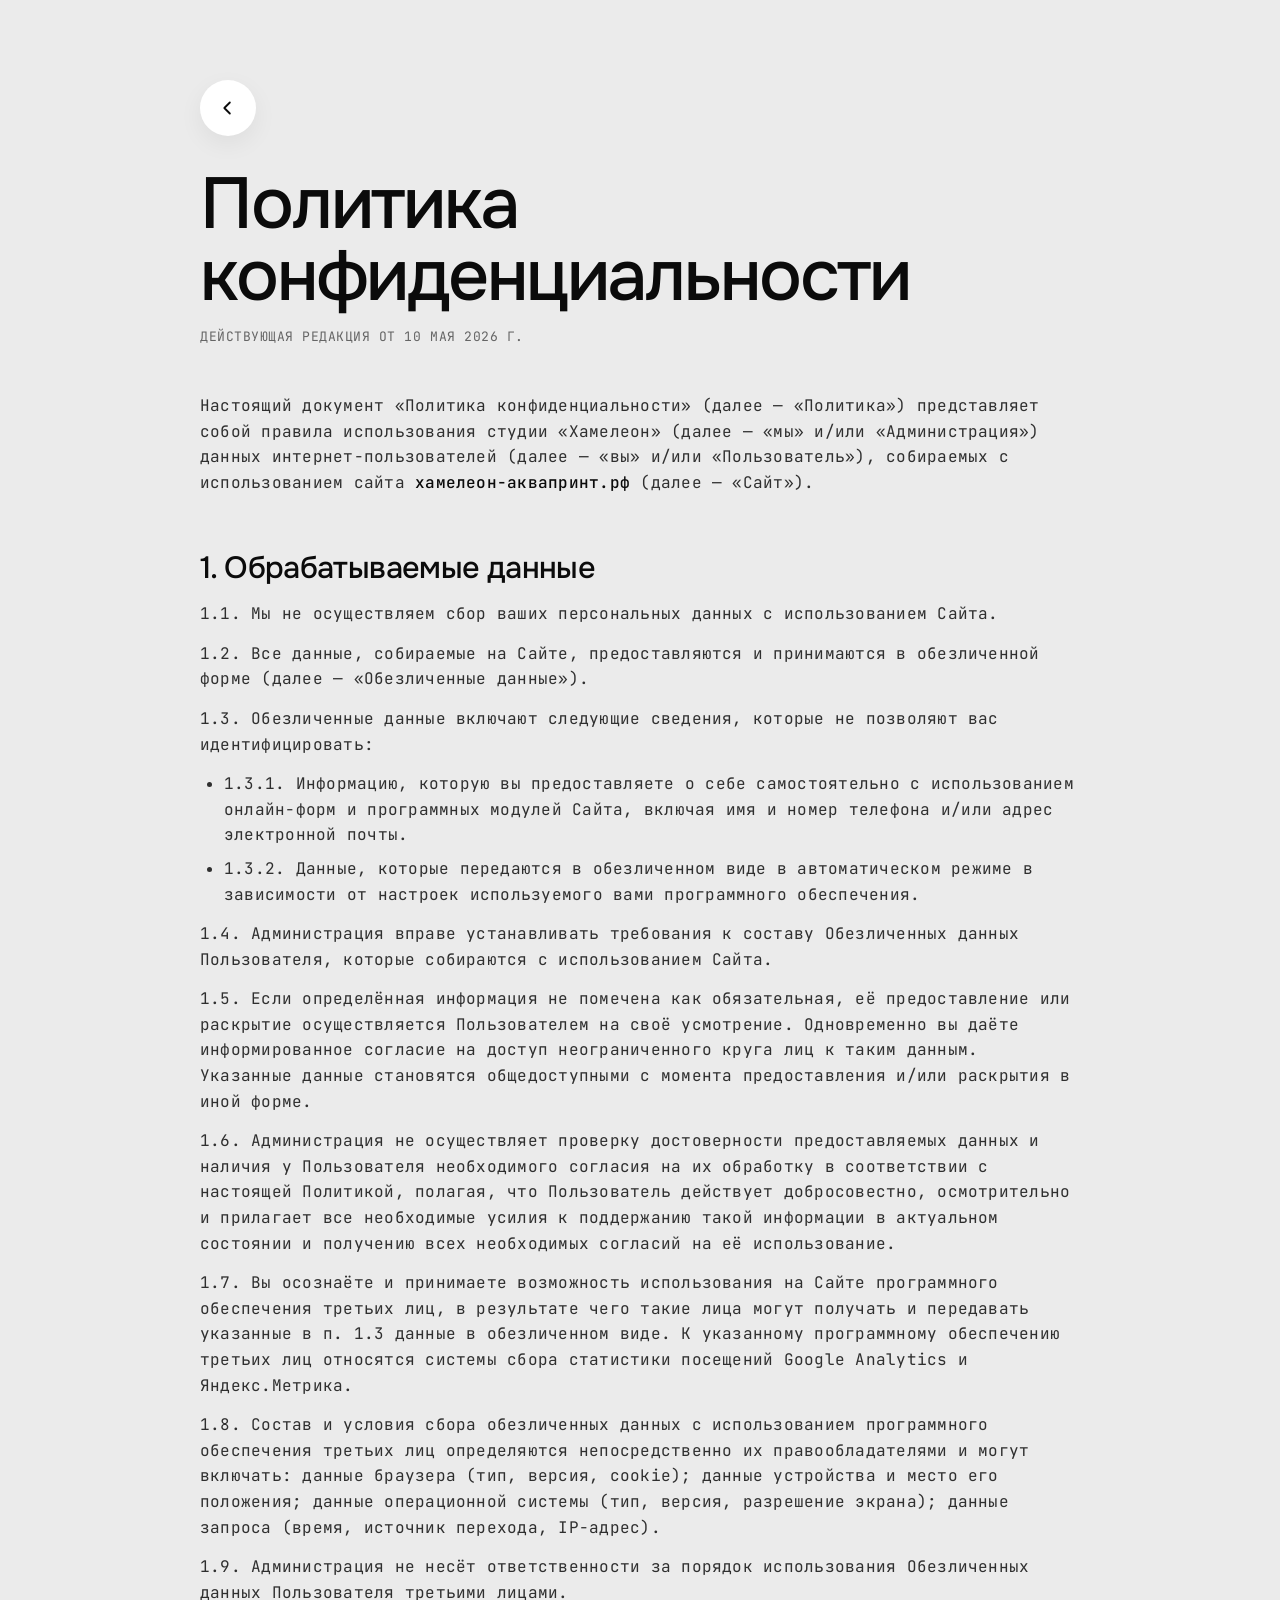
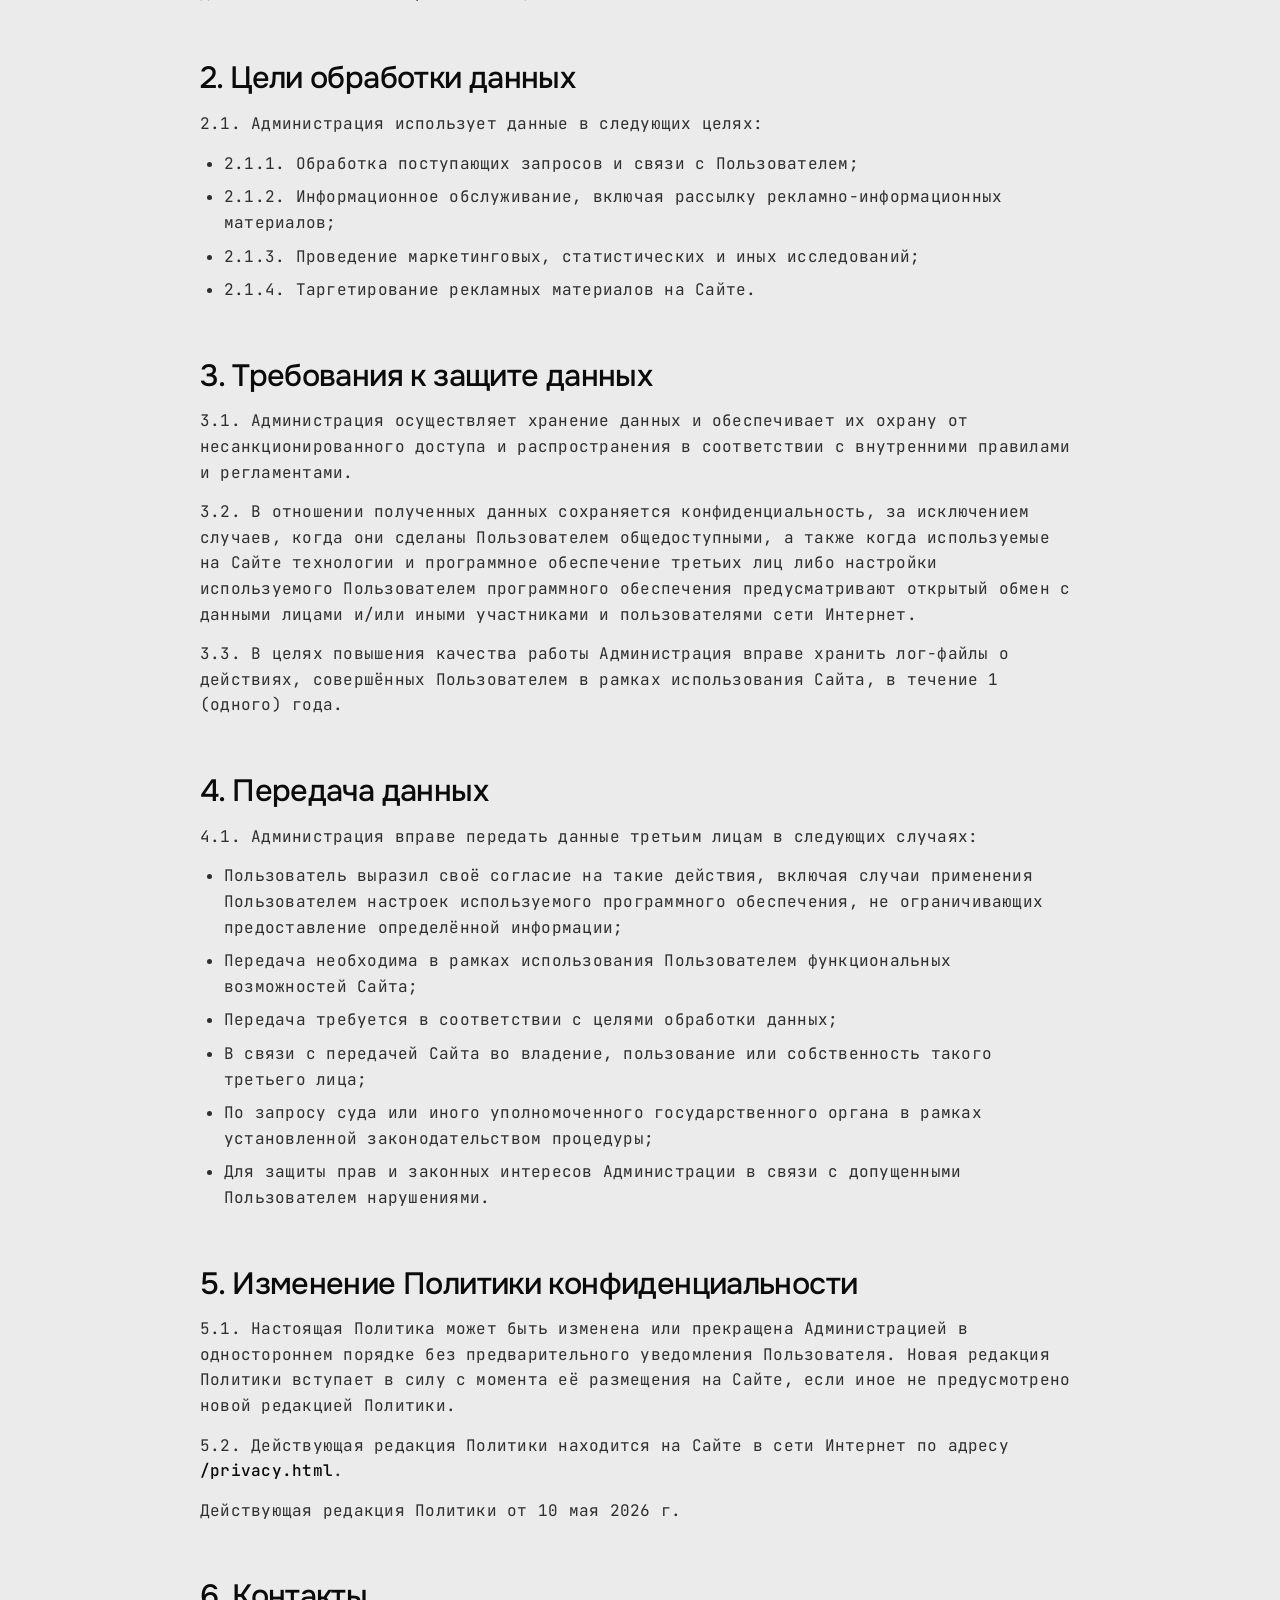
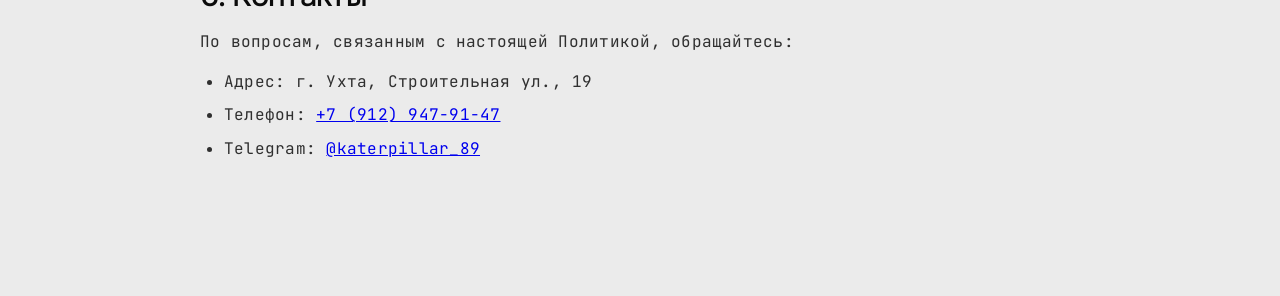
==== privacy.html @ 823d84b6 "UI polish: 404 page, smoother progress bar, brief→Telegram, map cleanup - Add 404.html based on Figm" ====
<!DOCTYPE html>
<html lang="ru">
  <head>
    <meta charset="UTF-8" />
    <meta name="viewport" content="width=device-width, initial-scale=1.0" />
    <title>Политика конфиденциальности — Хамелеон</title>
    <link rel="preconnect" href="https://fonts.googleapis.com" />
    <link rel="preconnect" href="https://fonts.gstatic.com" crossorigin />
    <link
      href="https://fonts.googleapis.com/css2?family=Onest:wght@500&family=JetBrains+Mono:wght@400;500&display=swap&subset=cyrillic,latin"
      rel="stylesheet"
    />
    <link rel="stylesheet" href="./styles.css?v=20260509-iter11" />
    <style>
      .policy-page {
        min-height: 100vh;
        background: var(--page-bg);
        padding: 80px var(--page-gutter) 120px;
      }

      .policy-back {
        display: inline-flex;
        align-items: center;
        justify-content: center;
        width: 56px;
        height: 56px;
        margin-bottom: 32px;
        background: #ffffff;
        border-radius: 999px;
        color: #0b0b0b;
        text-decoration: none;
        box-shadow: 0 8px 24px rgba(11, 11, 11, 0.06);
        transition:
          transform 160ms ease,
          box-shadow 160ms ease,
          background-color 160ms ease;
      }

      .policy-back:hover,
      .policy-back:focus-visible {
        background: #0b0b0b;
        color: #ffffff;
        transform: translateX(-4px);
        box-shadow: 0 12px 32px rgba(11, 11, 11, 0.18);
        outline: none;
      }

      .policy-back svg {
        width: 22px;
        height: 22px;
      }

      .policy-container {
        max-width: 880px;
        margin: 0 auto;
      }

      .policy-title {
        margin: 0 0 16px;
        font-family: "Onest", Arial, sans-serif;
        font-size: clamp(40px, 6vw, 72px);
        font-weight: 500;
        line-height: 1;
        letter-spacing: -0.03em;
      }

      .policy-meta {
        margin: 0 0 48px;
        font-family: "JetBrains Mono", "Roboto Mono", monospace;
        font-size: 13px;
        text-transform: uppercase;
        letter-spacing: 0.04em;
        color: rgba(11, 11, 11, 0.6);
      }

      .policy-content {
        font-family: "JetBrains Mono", "Roboto Mono", monospace;
        font-size: 16px;
        line-height: 1.6;
        letter-spacing: 0.015em;
        color: rgba(11, 11, 11, 0.84);
      }

      .policy-content h2 {
        margin: 56px 0 16px;
        font-family: "Onest", Arial, sans-serif;
        font-size: clamp(24px, 2.4vw, 32px);
        font-weight: 500;
        line-height: 1.1;
        letter-spacing: -0.02em;
        color: #0b0b0b;
      }

      .policy-content h2:first-child {
        margin-top: 0;
      }

      .policy-content p {
        margin: 0 0 14px;
      }

      .policy-content ul,
      .policy-content ol {
        margin: 0 0 14px;
        padding-left: 24px;
      }

      .policy-content li {
        margin-bottom: 8px;
      }

      .policy-content strong {
        color: #0b0b0b;
        font-weight: 500;
      }
    </style>
  </head>
  <body>
    <main class="policy-page">
      <div class="policy-container">
        <a class="policy-back" href="./index.html" aria-label="На главную">
          <svg viewBox="0 0 24 24" fill="none" xmlns="http://www.w3.org/2000/svg" aria-hidden="true">
            <path d="M14 6l-6 6 6 6" stroke="currentColor" stroke-width="2" stroke-linecap="round" stroke-linejoin="round"/>
          </svg>
        </a>

        <h1 class="policy-title">Политика конфиденциальности</h1>
        <p class="policy-meta">Действующая редакция от 10 мая 2026 г.</p>

        <div class="policy-content">
          <p>
            Настоящий документ «Политика конфиденциальности» (далее — «Политика») представляет собой правила использования студии «Хамелеон» (далее — «мы» и/или «Администрация») данных интернет-пользователей (далее — «вы» и/или «Пользователь»), собираемых с использованием сайта <strong>хамелеон-аквапринт.рф</strong> (далее — «Сайт»).
          </p>

          <h2>1. Обрабатываемые данные</h2>
          <p>1.1. Мы не осуществляем сбор ваших персональных данных с использованием Сайта.</p>
          <p>1.2. Все данные, собираемые на Сайте, предоставляются и принимаются в обезличенной форме (далее — «Обезличенные данные»).</p>
          <p>1.3. Обезличенные данные включают следующие сведения, которые не позволяют вас идентифицировать:</p>
          <ul>
            <li>1.3.1. Информацию, которую вы предоставляете о себе самостоятельно с использованием онлайн-форм и программных модулей Сайта, включая имя и номер телефона и/или адрес электронной почты.</li>
            <li>1.3.2. Данные, которые передаются в обезличенном виде в автоматическом режиме в зависимости от настроек используемого вами программного обеспечения.</li>
          </ul>
          <p>1.4. Администрация вправе устанавливать требования к составу Обезличенных данных Пользователя, которые собираются с использованием Сайта.</p>
          <p>1.5. Если определённая информация не помечена как обязательная, её предоставление или раскрытие осуществляется Пользователем на своё усмотрение. Одновременно вы даёте информированное согласие на доступ неограниченного круга лиц к таким данным. Указанные данные становятся общедоступными с момента предоставления и/или раскрытия в иной форме.</p>
          <p>1.6. Администрация не осуществляет проверку достоверности предоставляемых данных и наличия у Пользователя необходимого согласия на их обработку в соответствии с настоящей Политикой, полагая, что Пользователь действует добросовестно, осмотрительно и прилагает все необходимые усилия к поддержанию такой информации в актуальном состоянии и получению всех необходимых согласий на её использование.</p>
          <p>1.7. Вы осознаёте и принимаете возможность использования на Сайте программного обеспечения третьих лиц, в результате чего такие лица могут получать и передавать указанные в п. 1.3 данные в обезличенном виде. К указанному программному обеспечению третьих лиц относятся системы сбора статистики посещений Google Analytics и Яндекс.Метрика.</p>
          <p>1.8. Состав и условия сбора обезличенных данных с использованием программного обеспечения третьих лиц определяются непосредственно их правообладателями и могут включать: данные браузера (тип, версия, cookie); данные устройства и место его положения; данные операционной системы (тип, версия, разрешение экрана); данные запроса (время, источник перехода, IP-адрес).</p>
          <p>1.9. Администрация не несёт ответственности за порядок использования Обезличенных данных Пользователя третьими лицами.</p>

          <h2>2. Цели обработки данных</h2>
          <p>2.1. Администрация использует данные в следующих целях:</p>
          <ul>
            <li>2.1.1. Обработка поступающих запросов и связи с Пользователем;</li>
            <li>2.1.2. Информационное обслуживание, включая рассылку рекламно-информационных материалов;</li>
            <li>2.1.3. Проведение маркетинговых, статистических и иных исследований;</li>
            <li>2.1.4. Таргетирование рекламных материалов на Сайте.</li>
          </ul>

          <h2>3. Требования к защите данных</h2>
          <p>3.1. Администрация осуществляет хранение данных и обеспечивает их охрану от несанкционированного доступа и распространения в соответствии с внутренними правилами и регламентами.</p>
          <p>3.2. В отношении полученных данных сохраняется конфиденциальность, за исключением случаев, когда они сделаны Пользователем общедоступными, а также когда используемые на Сайте технологии и программное обеспечение третьих лиц либо настройки используемого Пользователем программного обеспечения предусматривают открытый обмен с данными лицами и/или иными участниками и пользователями сети Интернет.</p>
          <p>3.3. В целях повышения качества работы Администрация вправе хранить лог-файлы о действиях, совершённых Пользователем в рамках использования Сайта, в течение 1 (одного) года.</p>

          <h2>4. Передача данных</h2>
          <p>4.1. Администрация вправе передать данные третьим лицам в следующих случаях:</p>
          <ul>
            <li>Пользователь выразил своё согласие на такие действия, включая случаи применения Пользователем настроек используемого программного обеспечения, не ограничивающих предоставление определённой информации;</li>
            <li>Передача необходима в рамках использования Пользователем функциональных возможностей Сайта;</li>
            <li>Передача требуется в соответствии с целями обработки данных;</li>
            <li>В связи с передачей Сайта во владение, пользование или собственность такого третьего лица;</li>
            <li>По запросу суда или иного уполномоченного государственного органа в рамках установленной законодательством процедуры;</li>
            <li>Для защиты прав и законных интересов Администрации в связи с допущенными Пользователем нарушениями.</li>
          </ul>

          <h2>5. Изменение Политики конфиденциальности</h2>
          <p>5.1. Настоящая Политика может быть изменена или прекращена Администрацией в одностороннем порядке без предварительного уведомления Пользователя. Новая редакция Политики вступает в силу с момента её размещения на Сайте, если иное не предусмотрено новой редакцией Политики.</p>
          <p>5.2. Действующая редакция Политики находится на Сайте в сети Интернет по адресу <strong>/privacy.html</strong>.</p>
          <p>Действующая редакция Политики от 10 мая 2026 г.</p>

          <h2>6. Контакты</h2>
          <p>По вопросам, связанным с настоящей Политикой, обращайтесь:</p>
          <ul>
            <li>Адрес: г. Ухта, Строительная ул., 19</li>
            <li>Телефон: <a href="tel:+79129479147">+7 (912) 947-91-47</a></li>
            <li>Telegram: <a href="https://t.me/katerpillar_89" target="_blank" rel="noopener noreferrer">@katerpillar_89</a></li>
          </ul>
        </div>
      </div>
    </main>
  </body>
</html>
---- styles.css ----
:root {
  color-scheme: light;
  --page-gutter: 20px;
  --cover-gutter: 20px;
}

@media (min-width: 1920px) {
  :root {
    --page-gutter: 160px;
    --cover-gutter: 160px;
  }
}

:root {
  --page-bg: #ebebeb;
  --surface: #ffffff;
  --surface-hover: #313131;
  --surface-border: #e0e0e0;
  --text-primary: #0b0b0b;
  --badge-bg: #f0f0f0;
  --cta-bg: #8beb66;
  --cta-bg-hover: #aaff89;
  --brand-light-green: #a0ff7b;
  --cta-icon-bg: #0b0b0b;
  --inverse-text: #ffffff;
  --glass-dark: rgba(18, 18, 18, 0.92);
}

.works-modal {
  position: fixed;
  inset: 0;
  z-index: 200;
  display: flex;
  align-items: center;
  justify-content: center;
  opacity: 0;
  visibility: hidden;
  transition:
    opacity 220ms ease,
    visibility 0s linear 220ms;
}

.works-modal.is-open {
  opacity: 1;
  visibility: visible;
  transition:
    opacity 220ms ease,
    visibility 0s;
}

.works-modal-backdrop {
  position: absolute;
  inset: 0;
  background: rgba(11, 11, 11, 0.75);
  backdrop-filter: blur(8px);
  -webkit-backdrop-filter: blur(8px);
}

.works-modal-card {
  position: relative;
  width: min(calc(100% - 40px), 920px);
  max-height: calc(100vh - 80px);
  display: flex;
  flex-direction: column;
  background: #ffffff;
  border-radius: 24px;
  overflow: hidden;
  transform: translateY(8px) scale(0.98);
  transition: transform 240ms cubic-bezier(0.22, 1, 0.36, 1);
  box-shadow: 0 32px 80px rgba(11, 11, 11, 0.32);
}

.works-modal.is-open .works-modal-card {
  transform: translateY(0) scale(1);
}

.works-modal-image {
  display: block;
  width: 100%;
  max-height: 70vh;
  object-fit: cover;
  background: #d9d9d9;
}

.works-modal-info {
  display: flex;
  flex-direction: column;
  gap: 16px;
  padding: 24px 28px 28px;
}

.works-modal-badges {
  display: flex;
  flex-wrap: wrap;
  gap: 8px;
}

.works-modal-badge {
  display: inline-flex;
  align-items: center;
  height: 32px;
  padding: 0 14px;
  border-radius: 32px;
  background: #0b0b0b;
  color: #ffffff;
  font-family: "JetBrains Mono", "TT Commons Pro Mono Trl", "Roboto Mono", monospace;
  font-size: 13px;
  text-transform: uppercase;
  letter-spacing: 0.04em;
}

.works-modal-title {
  margin: 0;
  font-family: "Onest", Arial, sans-serif;
  font-size: clamp(24px, 3vw, 36px);
  font-weight: 500;
  line-height: 1.05;
  letter-spacing: -0.02em;
}

.works-modal-close {
  position: absolute;
  top: 16px;
  right: 16px;
  z-index: 1;
  display: inline-flex;
  align-items: center;
  justify-content: center;
  width: 44px;
  height: 44px;
  padding: 0;
  border: 0;
  border-radius: 999px;
  background: rgba(255, 255, 255, 0.92);
  color: #0b0b0b;
  cursor: pointer;
  box-shadow: 0 4px 12px rgba(11, 11, 11, 0.18);
  transition:
    background-color 160ms ease,
    transform 160ms ease;
}

.works-modal-close:hover,
.works-modal-close:focus-visible {
  background: #ffffff;
  transform: scale(1.05);
  outline: none;
}

.works-modal-close svg {
  width: 18px;
  height: 18px;
}

:focus-visible {
  outline: 2px solid var(--cta-bg);
  outline-offset: 3px;
  border-radius: 6px;
}

input:invalid,
textarea:invalid {
  box-shadow: none;
}

.cover-lead,
.hero-subtitle,
.clients-network-note,
.testimonials-scroll-subtitle,
.about-intro-text,
.business-card-text,
.choice-card-text,
.faq-answer,
.brief-form-input,
.brief-form-textarea {
  letter-spacing: 0.015em;
}

[class*="brief-form-input"]:focus,
[class*="brief-form-textarea"]:focus {
  outline: none;
}

a:focus-visible,
button:focus-visible,
[role="button"]:focus-visible,
input:focus-visible,
textarea:focus-visible,
summary:focus-visible {
  outline: 2px solid var(--cta-bg);
  outline-offset: 3px;
}

.scroll-progress {
  position: fixed;
  top: 0;
  left: 0;
  z-index: 110;
  width: 100%;
  height: 3px;
  background: linear-gradient(90deg, var(--cta-bg), #aaff89);
  pointer-events: none;
  transform: scaleX(var(--progress, 0));
  transform-origin: 0 50%;
  will-change: transform, opacity;
  opacity: 0;
  transition: opacity 220ms ease;
}

.carousel-hint {
  display: inline-flex;
  align-items: center;
  gap: 6px;
  margin-left: auto;
  padding: 6px 12px;
  background: rgba(11, 11, 11, 0.06);
  border-radius: 999px;
  font-family: "JetBrains Mono", "TT Commons Pro Mono Trl", "Roboto Mono", monospace;
  font-size: 12px;
  letter-spacing: 0.04em;
  text-transform: uppercase;
  color: rgba(11, 11, 11, 0.6);
  pointer-events: none;
  user-select: none;
  animation: carousel-hint-bounce 2.4s ease-in-out infinite;
}

@keyframes carousel-hint-bounce {
  0%, 70%, 100% { transform: translateX(0); }
  85% { transform: translateX(4px); }
}

@media (prefers-reduced-motion: reduce) {
  .carousel-hint {
    animation: none;
  }
}

.scroll-progress.is-visible {
  opacity: 1;
}

.mobile-sticky-cta {
  position: fixed;
  bottom: 16px;
  left: 16px;
  right: 16px;
  z-index: 99;
  display: none;
  flex-direction: column;
  align-items: center;
  justify-content: center;
  gap: 4px;
  padding: 12px 24px;
  border: 0;
  background: var(--cta-bg);
  color: #0b0b0b;
  font-family: "JetBrains Mono", "Roboto Mono", monospace;
  font-size: 15px;
  letter-spacing: 0.04em;
  text-transform: uppercase;
  text-decoration: none;
  border-radius: 16px;
  box-shadow: 0 12px 32px rgba(11, 11, 11, 0.18);
  transform: translateY(140%);
  transition:
    transform 320ms cubic-bezier(0.22, 1, 0.36, 1),
    background-color 160ms ease;
  will-change: transform;
  cursor: pointer;
}

.mobile-sticky-cta-note {
  font-size: 11px;
  letter-spacing: 0.02em;
  text-transform: none;
  opacity: 0.75;
}

.mobile-sticky-cta.is-visible {
  transform: translateY(0);
}

.mobile-sticky-cta:hover,
.mobile-sticky-cta:focus-visible {
  background: var(--cta-bg-hover);
  text-decoration: none;
  outline: none;
}

@media (max-width: 720px) {
  .mobile-sticky-cta {
    display: inline-flex;
  }
}

.float-header {
  position: fixed;
  top: 16px;
  left: 50%;
  z-index: 100;
  display: flex;
  align-items: center;
  gap: 8px;
  padding: 6px 6px 6px 8px;
  background: var(--glass-dark);
  backdrop-filter: blur(10px);
  -webkit-backdrop-filter: blur(10px);
  border-radius: 16px;
  color: #ffffff;
  box-shadow: 0 18px 48px rgba(11, 11, 11, 0.18);
  transform: translate(-50%, calc(-100% - 24px));
  pointer-events: none;
  opacity: 0;
  transition:
    transform 360ms cubic-bezier(0.22, 1, 0.36, 1),
    opacity 240ms ease;
  will-change: transform, opacity;
}

.float-header.is-visible {
  transform: translate(-50%, 0);
  opacity: 1;
  pointer-events: auto;
}

.float-header.is-hidden-by-modal {
  transform: translate(-50%, calc(-100% - 24px)) !important;
  opacity: 0 !important;
  pointer-events: none !important;
}

.cookie-banner {
  position: fixed;
  left: 16px;
  right: 16px;
  bottom: 16px;
  z-index: 90;
  display: none;
  align-items: center;
  gap: 16px;
  max-width: 720px;
  margin: 0 auto;
  padding: 14px 14px 14px 20px;
  background: var(--glass-dark);
  backdrop-filter: blur(14px);
  -webkit-backdrop-filter: blur(14px);
  border-radius: 16px;
  color: #ffffff;
  box-shadow: 0 18px 48px rgba(11, 11, 11, 0.24);
  transform: translateY(140%);
  transition: transform 360ms cubic-bezier(0.22, 1, 0.36, 1);
  will-change: transform;
}

.cookie-banner.is-shown {
  display: flex;
  transform: translateY(0);
}

/* Variant 2 — square card in bottom-left corner, no rounding */
.cookie-banner.variant-corner {
  left: 24px;
  right: auto;
  bottom: 24px;
  max-width: 320px;
  margin: 0;
  flex-direction: column;
  align-items: stretch;
  gap: 14px;
  padding: 20px;
  border-radius: 0;
  transform: translate(-140%, 0);
}

.cookie-banner.variant-corner.is-shown {
  transform: translate(0, 0);
}

.cookie-banner.variant-corner .cookie-banner-text {
  font-size: 13px;
  line-height: 1.5;
}

.cookie-banner.variant-corner .cookie-banner-accept {
  align-self: flex-start;
  height: 36px;
  border-radius: 0;
}

.cookie-banner-text {
  flex: 1;
  margin: 0;
  font-family: "JetBrains Mono", "Roboto Mono", monospace;
  font-size: 13px;
  line-height: 1.45;
  letter-spacing: 0.015em;
  color: rgba(255, 255, 255, 0.85);
}

.cookie-banner-text a {
  color: var(--cta-bg);
  text-decoration: none;
}

.cookie-banner-text a:hover {
  text-decoration: underline;
}

.cookie-banner-accept {
  flex: 0 0 auto;
  display: inline-flex;
  align-items: center;
  justify-content: center;
  height: 40px;
  padding: 0 18px;
  border: 0;
  border-radius: 12px;
  background: var(--cta-bg);
  color: #0b0b0b;
  font-family: "JetBrains Mono", "Roboto Mono", monospace;
  font-size: 13px;
  line-height: 1;
  letter-spacing: 0.04em;
  text-transform: uppercase;
  cursor: pointer;
  transition: background-color 160ms ease, transform 160ms ease;
}

.cookie-banner-accept:hover,
.cookie-banner-accept:focus-visible {
  background: var(--cta-bg-hover);
  transform: translateY(-1px);
  outline: none;
}

@media (max-width: 540px) {
  .cookie-banner {
    flex-direction: column;
    align-items: stretch;
    gap: 12px;
  }
  .cookie-banner-accept {
    width: 100%;
  }
  /* lift mobile sticky CTA so it doesn't overlap */
  .mobile-sticky-cta {
    bottom: 130px;
  }
}

.float-header-nav {
  display: flex;
  gap: 4px;
  align-items: center;
}

.float-header-link {
  display: inline-flex;
  align-items: center;
  height: 36px;
  padding: 0 14px;
  color: #ffffff;
  font-family: "JetBrains Mono", "Roboto Mono", monospace;
  font-size: 13px;
  line-height: 1;
  letter-spacing: 0.04em;
  text-transform: uppercase;
  text-decoration: none;
  border-radius: 12px;
  white-space: nowrap;
  opacity: 0.78;
  transition:
    opacity 160ms ease,
    background-color 160ms ease,
    color 160ms ease;
}

.float-header-link:hover,
.float-header-link:focus-visible {
  opacity: 1;
  background: rgba(255, 255, 255, 0.06);
  text-decoration: none;
  outline: none;
}

.float-header-link.is-active {
  opacity: 1;
  color: var(--cta-bg);
}

.float-header-cta {
  display: inline-flex;
  align-items: center;
  height: 36px;
  padding: 0 16px;
  border: 0;
  background: var(--cta-bg);
  color: #0b0b0b;
  font-family: "JetBrains Mono", "Roboto Mono", monospace;
  font-size: 13px;
  line-height: 1;
  letter-spacing: 0.04em;
  text-transform: uppercase;
  border-radius: 12px;
  text-decoration: none;
  white-space: nowrap;
  cursor: pointer;
  transition:
    background-color 160ms ease,
    transform 160ms ease;
}

.float-header-cta:hover,
.float-header-cta:focus-visible {
  background: var(--cta-bg-hover);
  transform: translateY(-1px);
  text-decoration: none;
  outline: none;
}

@media (max-width: 720px) {
  .float-header {
    display: none;
  }
}

@media (max-width: 767px) {
  .shop-title,
  .store-title,
  .services-title,
  .works-title,
  .clients-network-title,
  .choice-title,
  .about-title,
  .testimonials-scroll-title,
  .faq-title,
  .business-title,
  .footer-contact-title {
    font-size: 52px !important;
    line-height: 0.92 !important;
    letter-spacing: -0.03em !important;
    text-align: center !important;
    max-width: none !important;
    width: 100% !important;
  }
}

* {
  box-sizing: border-box;
}

body {
  margin: 0;
  min-height: 100vh;
  font-family: "Onest", Arial, sans-serif;
  background: var(--page-bg);
  color: var(--text-primary);
}

.services-page {
  min-height: 100vh;
  padding-bottom: 16px;
}

.cover {
  position: relative;
  display: grid;
  grid-template-columns: minmax(0, 1fr) auto;
  grid-template-rows: auto 1fr auto;
  row-gap: 20px;
  min-height: 100vh;
  min-height: 100dvh;
  overflow: hidden;
  background: #050505;
  padding-top: 20px;
  padding-bottom: 20px;
  padding-inline: var(--cover-gutter);
}

.hero,
.services {
  padding-inline: var(--page-gutter);
}

.cover::after {
  content: "";
  position: absolute;
  inset: 0;
  background:
    linear-gradient(180deg, rgba(0, 0, 0, 0.12) 0%, rgba(0, 0, 0, 0) 30%),
    linear-gradient(180deg, rgba(0, 0, 0, 0) 48%, rgba(0, 0, 0, 0.22) 100%);
  pointer-events: none;
}

.cover-media {
  position: absolute;
  inset: 0;
}

.cover-media img {
  display: block;
  width: 100%;
  height: 100%;
  object-fit: cover;
}

.cover-header,
.cover-burger,
.cover-menu,
.cover-lead,
.cover-cta,
.cover-brand {
  position: relative;
  z-index: 1;
}

.cover-header {
  grid-column: 1 / -1;
  grid-row: 1;
  display: flex;
  align-items: flex-start;
  gap: 24px;
  z-index: 3;
}

.cover-logo {
  display: inline-flex;
  align-items: center;
  gap: 10px;
  justify-content: flex-start;
  flex: 0 0 auto;
  min-height: 30px;
  color: #ffffff;
  text-decoration: none;
  transition: transform 160ms ease;
}

.cover-logo:hover,
.cover-logo:focus-visible {
  transform: scale(1.04);
}

.cover-logo-icon {
  position: relative;
  width: 18px;
  height: 18px;
  border: 2px solid currentColor;
  border-radius: 999px;
  flex: 0 0 auto;
}

.cover-logo-icon::before,
.cover-logo-icon::after {
  content: "";
  position: absolute;
  background: currentColor;
}

.cover-logo-icon::before {
  top: 50%;
  right: -3px;
  width: 9px;
  height: 2px;
  transform: translateY(-50%);
}

.cover-logo-icon::after {
  right: 1px;
  bottom: -3px;
  width: 5px;
  height: 5px;
  border-radius: 999px;
}

.cover-logo-text {
  display: inline-block;
  font-family: "JetBrains Mono", "TT Commons Pro Mono Trl", "Roboto Mono", monospace;
  font-size: 19px;
  line-height: 1;
  letter-spacing: 0.14em;
  text-transform: uppercase;
  white-space: nowrap;
}

.cover-burger {
  display: none;
  margin-left: auto;
  align-items: center;
  justify-content: center;
  width: 48px;
  height: 48px;
  padding: 0;
  border: 0;
  border-radius: 16px;
  background: var(--glass-dark);
  cursor: pointer;
}

.cover-burger-line {
  position: absolute;
  top: 50%;
  left: 50%;
  display: block;
  width: 18px;
  height: 2px;
  margin-top: -1px;
  margin-left: -9px;
  border-radius: 999px;
  background: var(--inverse-text);
  transition:
    transform 160ms ease,
    opacity 160ms ease,
    background-color 160ms ease;
}

.cover-burger-line:nth-child(1) {
  transform: translateY(-6px);
}

.cover-burger-line:nth-child(3) {
  transform: translateY(6px);
}

.cover-menu {
  flex: 1;
  display: flex;
  align-items: center;
  justify-content: flex-end;
  min-height: 48px;
  position: static;
}

.cover-nav {
  position: absolute;
  left: 50%;
  top: 0;
  transform: translateX(-50%);
  display: flex;
  gap: 20px;
  align-items: center;
  height: 48px;
  padding: 16px 24px;
  border-radius: 16px;
  background: var(--glass-dark);
  backdrop-filter: blur(10px);
}

.cover-nav-link,
.cover-contact-link,
.cover-phone,
.cover-cta {
  transition:
    background-color 160ms ease,
    color 160ms ease,
    transform 160ms ease,
    box-shadow 160ms ease,
    opacity 160ms ease;
}

.cover-nav-link {
  padding: 0;
  border: 0;
  background: transparent;
  color: var(--inverse-text);
  font-family: "JetBrains Mono", "TT Commons Pro Mono Trl", "Roboto Mono", monospace;
  font-size: 13px;
  font-weight: 400;
  line-height: 1.4;
  text-transform: uppercase;
  text-decoration: none;
  white-space: nowrap;
  cursor: pointer;
}

.cover-nav-link:hover,
.cover-nav-link:focus-visible {
  color: var(--cta-bg);
  opacity: 1;
  text-decoration: none;
  outline: none;
}

.cover-contact {
  display: flex;
  gap: 12px;
  align-items: center;
}

.cover-contact-link {
  display: inline-flex;
  align-items: center;
  justify-content: center;
  width: 48px;
  height: 48px;
  padding: 0;
  border: 0;
  border-radius: 999px;
  background: #0b0b0b;
  cursor: pointer;
}

.cover-contact-link img {
  display: block;
  transition: filter 160ms ease;
}

.cover-contact-link svg {
  display: block;
  color: #ffffff;
  transition: color 160ms ease;
}

.cover-contact-icon-telegram {
  width: 22px;
  height: 22px;
}

.cover-contact-icon-whatsapp {
  width: 24px;
  height: 24px;
}

.cover-contact-icon-vk {
  width: 28px;
  height: 28px;
}

.cover-contact-link:hover,
.cover-contact-link:focus-visible,
.cover-phone:hover,
.cover-phone:focus-visible {
  background: var(--cta-bg);
  box-shadow: 0 8px 24px rgba(139, 235, 102, 0.24);
}

.cover-contact-link:hover img,
.cover-contact-link:focus-visible img {
  filter: brightness(0);
}

.cover-contact-link:hover svg,
.cover-contact-link:focus-visible svg {
  color: #0b0b0b;
}

.cover-phone:hover,
.cover-phone:focus-visible {
  color: var(--text-primary);
}

.cover-phone {
  display: inline-flex;
  align-items: center;
  justify-content: center;
  min-height: 48px;
  padding: 0 12px;
  border-radius: 16px;
  background: var(--glass-dark);
  color: var(--inverse-text);
  font-family: "JetBrains Mono", "TT Commons Pro Mono Trl", "Roboto Mono", monospace;
  font-size: 13px;
  line-height: 1.4;
  text-decoration: none;
  text-transform: uppercase;
  white-space: nowrap;
}

.cover-lead {
  grid-column: 1;
  grid-row: 2;
  align-self: end;
  width: min(301px, 100%);
  margin: 0;
  color: #eaeaea;
  font-family: "JetBrains Mono", "TT Commons Pro Mono Trl", "Roboto Mono", monospace;
  font-size: 16px;
  font-weight: 400;
  line-height: 1.4;
  text-transform: uppercase;
}

.cover-cta {
  position: relative;
  grid-column: 2;
  grid-row: 2;
  align-self: end;
  justify-self: end;
  display: inline-flex;
  align-items: center;
  justify-content: center;
  gap: 12px;
  width: 341px;
  min-height: 128px;
  margin: 0;
  padding: 32px 40px;
  border: 0;
  border-radius: 32px;
  background: var(--cta-bg);
  color: var(--text-primary);
  cursor: pointer;
  overflow: hidden;
  isolation: isolate;
  transition:
    transform 220ms cubic-bezier(0.22, 1, 0.36, 1),
    box-shadow 240ms ease,
    background-color 220ms ease;
}

.cover-cta::after {
  content: "";
  position: absolute;
  inset: 0;
  z-index: -1;
  border-radius: inherit;
  background: radial-gradient(
    180px circle at var(--cta-spot-x, 50%) var(--cta-spot-y, 50%),
    rgba(255, 255, 255, 0.55) 0%,
    rgba(255, 255, 255, 0) 60%
  );
  opacity: 0;
  transition: opacity 220ms ease;
  pointer-events: none;
}

.cover-cta:hover,
.cover-cta:focus-visible {
  transform: translateY(-3px);
  box-shadow: 0 22px 52px rgba(139, 235, 102, 0.32);
  background: var(--cta-bg-hover);
}

.cover-cta:hover::after,
.cover-cta:focus-visible::after {
  opacity: 1;
}

.cover-cta:active {
  transform: translateY(-1px) scale(0.985);
  box-shadow: 0 12px 28px rgba(139, 235, 102, 0.22);
  transition-duration: 90ms;
}

.cover-cta-label {
  font-family: "JetBrains Mono", "TT Commons Pro Mono Trl", "Roboto Mono", monospace;
  font-size: 16px;
  font-weight: 400;
  line-height: 1.4;
  text-transform: uppercase;
  white-space: nowrap;
}

.cover-cta-icon {
  display: inline-flex;
  align-items: center;
  justify-content: center;
  width: 48px;
  height: 48px;
  border-radius: 999px;
  background: #0b0b0b;
  flex: 0 0 auto;
  transition: transform 280ms cubic-bezier(0.34, 1.56, 0.64, 1);
}

.cover-cta-icon img {
  display: block;
}

.cover-cta-fire {
  width: 18px;
  height: 24px;
}

.cover-cta:hover .cover-cta-icon,
.cover-cta:focus-visible .cover-cta-icon {
  transform: rotate(12deg) scale(1.06);
}

.cover-brand {
  grid-column: 1 / -1;
  grid-row: 3;
  width: 100%;
  max-width: 100%;
  margin: 0;
  color: var(--cta-bg);
  font-family: "JetBrains Mono", "TT Commons Pro Mono Trl", "Roboto Mono", monospace;
  font-size: var(--cover-brand-size, clamp(6rem, calc((100vw - (var(--cover-gutter) * 2)) / 4.15), 18rem));
  font-weight: 400;
  line-height: 0.85;
  letter-spacing: -0.08em;
  text-align: left;
  text-transform: uppercase;
  white-space: nowrap;
  overflow: hidden;
}

.hero {
  position: relative;
  display: grid;
  place-items: center;
  min-height: max(729px, 96svh);
  overflow-x: clip;
  overflow-y: visible;
}

.hero-content {
  position: relative;
  width: min(100%, 907px);
  margin: 0 auto;
  z-index: 1;
  display: grid;
  justify-items: center;
  gap: 40px;
  text-align: center;
  --hero-glow-scale: 1;
}

.hero-ellipses {
  position: absolute;
  left: 50%;
  top: -152px;
  width: 714px;
  height: 663px;
  pointer-events: none;
  --parallax-x: 0px;
  --parallax-y: 0px;
  transform: translate(calc(-50% + var(--parallax-x)), var(--parallax-y))
    scale(var(--hero-glow-scale));
  transform-origin: top center;
  transition: transform 60ms ease-out;
}

.hero-glow {
  position: absolute;
  width: 401px;
  height: 401px;
  will-change: transform;
}

.hero-glow-left {
  top: 0;
  left: 0;
  mix-blend-mode: soft-light;
  animation: hero-glow-drift-a 14s ease-in-out infinite alternate;
}

.hero-glow-center {
  top: 148px;
  left: 113px;
  animation: hero-glow-drift-b 18s ease-in-out infinite alternate;
}

.hero-glow-right {
  top: 262px;
  left: 313px;
  animation: hero-glow-drift-c 16s ease-in-out infinite alternate;
}

@keyframes hero-glow-drift-a {
  0%   { transform: translate3d(0, 0, 0) scale(1); }
  50%  { transform: translate3d(-24px, 18px, 0) scale(1.06); }
  100% { transform: translate3d(18px, -12px, 0) scale(0.96); }
}

@keyframes hero-glow-drift-b {
  0%   { transform: translate3d(0, 0, 0) scale(1); }
  50%  { transform: translate3d(20px, -16px, 0) scale(1.08); }
  100% { transform: translate3d(-16px, 20px, 0) scale(0.94); }
}

@keyframes hero-glow-drift-c {
  0%   { transform: translate3d(0, 0, 0) scale(1); }
  50%  { transform: translate3d(-18px, -22px, 0) scale(0.98); }
  100% { transform: translate3d(22px, 14px, 0) scale(1.04); }
}

@media (prefers-reduced-motion: reduce) {
  .hero-glow-left,
  .hero-glow-center,
  .hero-glow-right {
    animation: none;
  }
}

.hero-glow-asset {
  position: absolute;
  inset: -82.79%;
}

.hero-title {
  position: relative;
  z-index: 1;
  margin: 0;
  font-size: clamp(4.5rem, 9.4vw, 8rem);
  font-weight: 500;
  line-height: 0.86;
  letter-spacing: -0.03em;
  max-width: 1193px;
}

.hero-subtitle {
  position: relative;
  z-index: 1;
  width: min(100%, 463px);
  margin: 0;
  font-family: "JetBrains Mono", "Roboto Mono", monospace;
  font-size: 16px;
  font-weight: 400;
  line-height: 1.4;
  text-transform: uppercase;
}

.hero-glow-asset img {
  display: block;
  width: 100%;
  height: 100%;
  max-width: none;
}

.services {
  width: 100%;
  margin: 140px auto 0;
}

.services-title {
  margin: 0 0 40px;
  font-size: clamp(3.5rem, 8vw, 5.5rem);
  font-weight: 500;
  line-height: 0.9659;
  letter-spacing: -0.03em;
}

.services-grid {
  display: grid;
  grid-template-columns: repeat(4, minmax(0, 1fr));
  grid-template-areas:
    "card-1 card-2 card-3 card-3"
    "card-4 card-5 card-5 cta";
  grid-auto-rows: 300px;
  gap: 4px;
}

.service-card,
.cta-card {
  min-width: 0;
  padding: 24px;
  min-height: 0;
  height: 100%;
}

.service-card {
  display: flex;
  flex-direction: column;
  justify-content: flex-start;
  position: relative;
  overflow: hidden;
  background: var(--surface);
  border: 1px solid var(--surface-border);
  isolation: isolate;
}

.service-card-preview {
  position: absolute;
  inset: 0;
  opacity: 0;
  pointer-events: none;
  z-index: 0;
  border-radius: inherit;
  background: #0b0b0b;
  transition: opacity 220ms ease;
}

.service-card-preview-image {
  display: none;
}

.service-card:hover .service-card-preview,
.service-card:focus-within .service-card-preview {
  opacity: 1;
}

.service-card:hover .badge-list,
.service-card:focus-within .badge-list {
  opacity: 0;
  transform: translateY(-6px);
}

.service-card:hover .service-description,
.service-card:focus-within .service-description {
  opacity: 1;
  max-height: 8.4em;
  pointer-events: auto;
  transform: translateY(0);
}

.badge-list,
.service-title,
.service-description {
  position: relative;
  z-index: 1;
}

.badge-list {
  position: absolute;
  top: 24px;
  left: 24px;
  right: 24px;
}

.service-description {
  position: absolute;
  top: 24px;
  left: 24px;
  right: 24px;
  margin: 0;
  max-width: min(420px, calc(100% - 48px));
  color: #f2f2f2;
  font-family: "JetBrains Mono", "TT Commons Pro Mono Trl", "Roboto Mono", monospace;
  font-size: 18px;
  line-height: 1.45;
  opacity: 0;
  max-height: 0;
  overflow: hidden;
  pointer-events: none;
  transform: translateY(8px);
  transition:
    opacity 220ms ease,
    transform 220ms ease,
    max-height 220ms ease,
    margin-top 220ms ease;
}

.service-card-footer {
  position: relative;
  z-index: 1;
  display: flex;
  align-items: flex-end;
  justify-content: space-between;
  gap: 16px;
  width: 100%;
  margin-top: auto;
}

.service-card-footer .service-title {
  flex: 1 1 auto;
}

.service-card:nth-child(1) {
  grid-area: card-1;
}

.service-card:nth-child(2) {
  grid-area: card-2;
}

.service-card-wide {
  grid-column: auto;
}

.service-card:nth-child(3) {
  grid-area: card-3;
}

.service-card:nth-child(4) {
  grid-area: card-4;
}

.service-card:nth-child(5) {
  grid-area: card-5;
}

.badge-list {
  display: flex;
  flex-wrap: wrap;
  align-content: flex-start;
  gap: 8px;
  max-width: calc(100% - 56px);
  padding-right: 8px;
  transition:
    opacity 220ms ease,
    transform 220ms ease;
}

.service-card:hover .service-title,
.service-card:focus-within .service-title {
  color: #ffffff;
}

.service-card-wide .badge-list {
  max-width: calc(100% - 64px);
}

.service-badge {
  margin: 0;
  display: inline-flex;
  align-items: center;
  justify-content: center;
  height: 32px;
  padding: 0 14px;
  border-radius: 999px;
  background: var(--badge-bg);
  font-family: "JetBrains Mono", "Roboto Mono", monospace;
  font-size: 13px;
  font-weight: 400;
  line-height: 1;
  text-transform: uppercase;
  white-space: nowrap;
}

.service-badge-accent {
  background:
    linear-gradient(90deg, #ffa44f 0%, #ff9e4b 39%, #f478d6 70%, #8791ff 100%);
}

.service-title,
.cta-label {
  margin: 0;
  font-size: 29px;
  font-weight: 500;
  line-height: 1;
  letter-spacing: -0.02em;
}

.cta-label {
  align-self: flex-start;
  font-family: inherit;
  text-align: left;
}

.cover-alt {
  --cover-alt-title-top: clamp(156px, 19vh, 248px);
  grid-template-columns: minmax(0, 1fr);
  grid-template-rows: auto 1fr auto;
  margin-top: 0;
  padding-bottom: clamp(40px, 5vh, 64px);
}

.cover-alt::after {
  background:
    linear-gradient(180deg, rgba(0, 0, 0, 0.08) 0%, rgba(0, 0, 0, 0) 28%),
    linear-gradient(180deg, rgba(0, 0, 0, 0) 52%, rgba(0, 0, 0, 0.18) 100%);
}

.cover-alt-logo {
  min-height: 30px;
}

.cover-alt-wordmark {
  display: inline-block;
  font-family: "JetBrains Mono", "Roboto Mono", monospace;
  font-size: 24px;
  line-height: 1;
  letter-spacing: 0;
  text-transform: uppercase;
  color: var(--cta-bg);
  white-space: nowrap;
}

.cover-alt-title,
.cover-alt-lead,
.cover-alt-cta {
  position: relative;
  z-index: 1;
}

.cover-alt-title {
  grid-column: 1 / -1;
  grid-row: 2;
  align-self: start;
  justify-self: center;
  --cover-alt-title-size: clamp(4rem, 11.5vw, 14.25rem);
  --cover-alt-title-line-height: 0.82;
  width: min(1792px, 100%);
  padding-top: var(--cover-alt-title-top);
  margin: 0;
  display: flex;
  flex-direction: column;
  align-items: center;
  justify-content: flex-start;
  row-gap: 0;
  min-height: calc(3 * var(--cover-alt-title-line-height) * 1em);
  font-size: var(--cover-alt-title-size);
  line-height: var(--cover-alt-title-line-height);
  text-align: center;
  pointer-events: none;
}

.cover-alt-title-static,
.cover-alt-title-dynamic-row {
  display: block;
  width: 100%;
  margin: 0;
}

.cover-alt-title-dynamic-row {
  display: block;
  min-height: calc(2 * var(--cover-alt-title-line-height) * 1em);
  white-space: normal;
}

.cover-alt-title-static,
.cover-alt-title-dynamic {
  font-family: "Onest", Arial, sans-serif;
  font-size: inherit;
  font-weight: 500;
  line-height: inherit;
  letter-spacing: -0.08em;
}

.cover-alt-title-static {
  color: #eaeaea;
}

.cover-alt-title-dynamic-row {
  color: var(--cta-bg);
}

.cover-alt-title-dynamic {
  display: inline-block;
  min-width: 0.7ch;
  color: var(--cta-bg);
  white-space: pre;
}

.cover-alt-title-dynamic::after {
  content: "";
  display: inline-block;
  width: 0.06em;
  height: 0.56em;
  margin-left: 0.08em;
  background: currentColor;
  vertical-align: baseline;
  animation: coverAltCaretBlink 1s steps(1, end) infinite;
}

.cover-alt-title-caret {
  display: block;
  width: 0;
  height: 0;
  overflow: hidden;
  opacity: 0;
}

.cover-alt-lead {
  grid-column: 1 / -1;
  grid-row: 2;
  align-self: start;
  justify-self: center;
  width: min(420px, 100%);
  margin: calc(var(--cover-alt-title-top) - 96px) 0 0;
  text-align: center;
}

.cover-alt-cta-block {
  position: relative;
  z-index: 1;
  grid-column: 1 / -1;
  grid-row: 3;
  align-self: end;
  justify-self: center;
  display: flex;
  flex-direction: column;
  align-items: center;
  gap: 12px;
  margin: 0;
}

.cover-alt-cta {
  margin: 0;
}

.cover-alt-cta-note {
  margin: 0;
  color: rgba(234, 234, 234, 0.85);
  font-family: "JetBrains Mono", "Roboto Mono", monospace;
  font-size: 13px;
  line-height: 1.4;
  text-transform: uppercase;
  letter-spacing: 0.04em;
  text-align: center;
}

.cta-card {
  grid-area: cta;
  display: flex;
  flex-direction: column;
  align-items: flex-end;
  justify-content: space-between;
  border: 0;
  border-radius: 40px;
  background: var(--cta-bg);
  color: var(--text-primary);
  text-align: left;
  cursor: pointer;
  transition:
    background-color 160ms ease,
    transform 160ms ease,
    box-shadow 160ms ease;
}

.cta-card:hover {
  background: var(--cta-bg-hover);
}

.cta-card:active {
  transform: translateY(1px);
}

.cta-card:focus-visible {
  outline: 2px solid var(--text-primary);
  outline-offset: 4px;
}

.cta-icon {
  display: inline-flex;
  align-items: center;
  justify-content: center;
  width: 48px;
  height: 48px;
  border-radius: 999px;
  background: var(--cta-icon-bg);
  color: #ffffff;
}

.cta-icon svg {
  width: 21px;
  height: 20px;
}

.works {
  margin-top: 140px;
  padding: 0 var(--page-gutter);
}

.works-header {
  display: grid;
  grid-template-columns: minmax(0, calc((100vw - (var(--page-gutter) * 2) - 4px) / 2)) minmax(0, 1fr);
  gap: 4px;
  align-items: start;
  margin-bottom: 25px;
}

.works-title {
  margin: 0;
  font-size: clamp(4.5rem, 7.25vw, 5.5rem);
  font-weight: 500;
  line-height: 0.9659;
  letter-spacing: -0.03em;
}

.works-tabs {
  display: flex;
  flex-wrap: wrap;
  gap: 12px;
  align-items: flex-start;
  align-content: flex-start;
  justify-self: start;
  overflow: visible;
}

.works-tab {
  display: inline-flex;
  align-items: center;
  justify-content: center;
  height: 44px;
  padding: 0 20px;
  border: 0;
  border-radius: 56px;
  background: #ffffff;
  color: var(--text-primary);
  font-family: "JetBrains Mono", "Roboto Mono", monospace;
  font-size: 16px;
  line-height: 1;
  text-transform: uppercase;
  white-space: nowrap;
  cursor: pointer;
  transition:
    background-color 160ms ease,
    color 160ms ease,
    transform 160ms ease;
}

.works-tab:hover,
.works-tab:focus-visible {
  transform: translateY(-1px);
}

.works-tab.is-active {
  background: #0b0b0b;
  color: #ffffff;
}

.works-slider-shell {
  box-sizing: border-box;
  overflow-x: auto;
  overflow-y: visible;
  width: calc(100% + var(--page-gutter) * 2);
  margin-left: calc(var(--page-gutter) * -1);
  margin-right: calc(var(--page-gutter) * -1);
  padding-left: var(--page-gutter);
  padding-right: var(--page-gutter);
  scroll-padding-left: var(--page-gutter);
  scrollbar-width: none;
  cursor: grab;
  touch-action: pan-y;
  overscroll-behavior-x: contain;
}

.works-slider-shell::-webkit-scrollbar {
  display: none;
}

.works-slider-shell.is-dragging {
  cursor: grabbing;
}

.works-slider-track {
  display: flex;
  gap: 4px;
  width: max-content;
  min-width: 100%;
  padding-right: var(--page-gutter);
}

.works-slider-shell img,
.works-slider-shell button,
.works-slider-shell h3,
.works-slider-shell p,
.choice-slider-shell img,
.choice-slider-shell button,
.choice-slider-shell h3,
.choice-slider-shell p,
.store-slider-shell img,
.store-slider-shell button,
.store-slider-shell p {
  user-select: none;
  -webkit-user-drag: none;
}

.works-slide {
  position: relative;
  display: flex;
  align-items: flex-end;
  overflow: hidden;
  padding: 20px;
  height: 600px;
  flex: 0 0 auto;
  background: #d9d9d9;
  scroll-snap-align: start;
}

.works-slide[hidden] {
  display: none;
}

.works-slide-standard {
  width: calc((100vw - (var(--page-gutter) * 2) - 4px) / 2);
}

.works-slide-wide {
  width: calc(100vw - (var(--page-gutter) * 2));
}

.works-slide-image {
  position: absolute;
  inset: 0;
  display: block;
  width: 100%;
  height: 100%;
  object-fit: cover;
}

.works-slide-info {
  position: relative;
  z-index: 1;
  display: flex;
  flex-direction: column;
  gap: 20px;
  width: 100%;
  padding: 20px 24px 24px;
  border-radius: 16px;
  background: #ffffff;
}

.works-slide-info-dark-badges {
  /* legacy modifier — default style now matches */
}

.works-slide-badges {
  display: flex;
  flex-wrap: wrap;
  gap: 8px;
}

.works-slide-badge,
.works-slide-badge-dark {
  display: inline-flex;
  align-items: center;
  justify-content: center;
  height: 32px;
  padding: 0 14px;
  border-radius: 32px;
  background: #0b0b0b;
  color: #ffffff;
  font-family: "JetBrains Mono", "Roboto Mono", monospace;
  font-size: 13px;
  line-height: 1;
  text-transform: uppercase;
  white-space: nowrap;
}

.works-slide-title {
  margin: 0;
  font-size: 29px;
  font-weight: 500;
  line-height: 1;
  letter-spacing: -0.02em;
}

.about {
  display: grid;
  gap: 120px;
  margin-top: 140px;
  padding: 0 var(--page-gutter);
}

.choice-scroll {
  position: relative;
  height: 320vh;
  margin-top: 140px;
  overflow-x: clip;
}

.choice {
  position: relative;
  padding: 0 var(--page-gutter);
}

.choice-scroll-sticky {
  position: sticky;
  top: 0;
  min-height: 100vh;
  display: flex;
  flex-direction: column;
  justify-content: center;
  overflow: visible;
}

.choice-head {
  position: relative;
  width: min(907px, 100%);
  margin: 0 auto 20px;
  min-height: 372px;
  overflow: visible;
}

.choice-title {
  position: relative;
  z-index: 1;
  max-width: 1193px;
  margin: 0 auto;
  font-size: clamp(4.5rem, 9.4vw, 8rem);
  font-weight: 500;
  line-height: 0.86;
  letter-spacing: -0.03em;
  text-align: center;
}

.choice-glow {
  position: absolute;
  display: block;
  width: 401px;
  height: 401px;
  left: 50%;
  --choice-glow-shift-x: 0px;
  --choice-glow-scale: 1;
  transform: translateX(calc(-50% + var(--choice-glow-shift-x))) scale(var(--choice-glow-scale));
  transform-origin: top center;
  pointer-events: none;
}

.choice-glow::before {
  content: "";
  position: absolute;
  inset: -82.79%;
  background-position: center;
  background-repeat: no-repeat;
  background-size: contain;
}

.choice-glow-left {
  top: 0;
  --choice-glow-shift-x: -344px;
  mix-blend-mode: soft-light;
  animation: glow-drift-a 18s ease-in-out infinite alternate;
}

.choice-glow-left::before {
  background-image: url("./assets/figma/hero-glow-left.svg");
}

.choice-glow-center {
  top: 148px;
  --choice-glow-shift-x: -232px;
  animation: glow-drift-b 22s ease-in-out infinite alternate;
}

.choice-glow-center::before {
  background-image: url("./assets/figma/hero-glow-center.svg");
}

.choice-glow-right {
  top: 262px;
  --choice-glow-shift-x: -32px;
  animation: glow-drift-c 20s ease-in-out infinite alternate;
}

.choice-glow-right::before {
  background-image: url("./assets/figma/hero-glow-right.svg");
}

@keyframes glow-drift-a {
  0%   { transform: translate(calc(-50% + var(--choice-glow-shift-x)), 0) scale(var(--choice-glow-scale)); }
  100% { transform: translate(calc(-50% + var(--choice-glow-shift-x) - 32px), 24px) scale(calc(var(--choice-glow-scale) * 1.06)); }
}

@keyframes glow-drift-b {
  0%   { transform: translate(calc(-50% + var(--choice-glow-shift-x)), 0) scale(var(--choice-glow-scale)); }
  100% { transform: translate(calc(-50% + var(--choice-glow-shift-x) + 28px), -18px) scale(calc(var(--choice-glow-scale) * 1.08)); }
}

@keyframes glow-drift-c {
  0%   { transform: translate(calc(-50% + var(--choice-glow-shift-x)), 0) scale(var(--choice-glow-scale)); }
  100% { transform: translate(calc(-50% + var(--choice-glow-shift-x) - 24px), -22px) scale(calc(var(--choice-glow-scale) * 0.96)); }
}

@media (prefers-reduced-motion: reduce) {
  .choice-glow-left,
  .choice-glow-center,
  .choice-glow-right {
    animation: none;
  }
}

.choice-slider-shell {
  box-sizing: border-box;
  overflow-x: auto;
  overflow-y: visible;
  width: calc(100% + var(--page-gutter));
  margin-right: calc(var(--page-gutter) * -1);
  padding-right: var(--page-gutter);
  scrollbar-width: none;
  cursor: grab;
  touch-action: pan-y;
  overscroll-behavior-x: contain;
  scroll-snap-type: x mandatory;
  scroll-padding-inline: 0;
}

.choice-scroll.is-forced-scroll .choice-slider-shell {
  overflow: visible;
  cursor: default;
  scroll-snap-type: none;
}

.choice-slider-shell::-webkit-scrollbar {
  display: none;
}

.choice-slider-shell.is-dragging {
  cursor: grabbing;
}

.choice-slider-track {
  display: flex;
  gap: 4px;
  width: max-content;
  min-width: 100%;
  padding-right: calc(var(--page-gutter) * 2);
  will-change: transform;
}

.choice-card {
  position: relative;
  flex: 0 0 calc((100vw - (var(--page-gutter) * 2) - 4px) / 2);
  width: calc((100vw - (var(--page-gutter) * 2) - 4px) / 2);
  min-height: 360px;
  overflow: hidden;
  background: #ffffff;
  scroll-snap-align: start;
  scroll-snap-stop: always;
  --choice-tilt: 0deg;
  --choice-y: 0px;
  transform: translateY(var(--choice-y)) rotate(var(--choice-tilt));
  opacity: 1;
  transition:
    background-color 240ms ease,
    transform 480ms cubic-bezier(0.22, 1, 0.36, 1),
    opacity 480ms ease,
    color 240ms ease,
    box-shadow 240ms ease;
}

.choice-card:nth-child(1) { --choice-tilt: -1.6deg; }
.choice-card:nth-child(2) { --choice-tilt: 1.4deg; }
.choice-card:nth-child(3) { --choice-tilt: -1.2deg; }
.choice-card:nth-child(4) { --choice-tilt: 1.8deg; }

.choice-card.motion-reveal {
  --choice-y: 60px;
  opacity: 0;
}

.choice-card.motion-reveal.is-in-view {
  --choice-y: 0px;
  opacity: 1;
}

.choice-card:hover {
  --choice-tilt: 0deg;
  --choice-y: -6px;
  box-shadow: 0 24px 56px rgba(11, 11, 11, 0.12);
  z-index: 2;
}

@media (prefers-reduced-motion: reduce) {
  .choice-card,
  .choice-card.motion-reveal {
    --choice-tilt: 0deg;
    --choice-y: 0px;
    opacity: 1;
  }
}

.choice-card-copy {
  position: absolute;
  left: 24px;
  top: 24px;
  bottom: 24px;
  z-index: 1;
  display: flex;
  flex-direction: column;
  justify-content: space-between;
  gap: 0;
  width: min(455px, calc(100% - 215px));
  transition: color 180ms ease;
}

.choice-card-title {
  margin: 0;
  font-size: 29px;
  font-weight: 500;
  line-height: 1;
  letter-spacing: -0.02em;
  transition: color 180ms ease;
}

.choice-card-text {
  margin: 0;
  color: rgba(11, 11, 11, 0.6);
  font-family: "JetBrains Mono", "TT Commons Pro Mono Trl", "Roboto Mono", monospace;
  font-size: 16px;
  line-height: 1.4;
  transition: color 180ms ease;
}

.choice-card-visual {
  position: absolute;
  top: 0;
  right: -124px;
  width: 324px;
  height: 360px;
  pointer-events: none;
}

.choice-card-visual::before {
  display: none;
}

.choice-card-visual-glow {
  position: absolute;
  left: 30px;
  top: 64px;
  width: 197px;
  height: 197px;
  border-radius: 46px;
  filter: blur(47px);
  transform: rotate(-10deg);
  transition:
    filter 180ms ease,
    opacity 180ms ease,
    transform 180ms ease;
}

.choice-card-visual-glow-green {
  background: #d4ffc2;
}

.choice-card-visual-glow-violet {
  background: #d4ffc2;
}

.choice-card-visual-glow-sand {
  background: #d4ffc2;
}

.choice-card-visual-glow-blue {
  background: #d4ffc2;
}

.choice-card-visual-asset {
  position: absolute;
  left: 50%;
  top: 50%;
  width: 240px;
  height: 240px;
  z-index: 1;
  overflow: hidden;
  transform: translate(-50%, -50%);
  filter: drop-shadow(0 14px 24px rgba(11, 11, 11, 0.08));
}

.choice-card-visual-img {
  position: absolute;
  display: block;
  max-width: none;
}

.choice-card-visual-img-doc {
  left: -7.5%;
  top: -34.69%;
  width: 113.75%;
  height: 170.62%;
}

.choice-card-visual-img-shield {
  left: -23.3%;
  top: -63.6%;
  width: 342.86%;
  height: 219.27%;
}

.choice-card-visual-img-star {
  left: -121.97%;
  top: -60.76%;
  width: 344.39%;
  height: 229.6%;
}

.choice-card-visual-img-brilliant {
  left: -220.6%;
  top: -66.47%;
  width: 342.74%;
  height: 234.07%;
}

.choice-cta {
  display: flex;
  align-items: center;
  justify-content: center;
  gap: 12px;
  width: fit-content;
  min-height: 128px;
  padding: 32px 40px;
  margin: 60px auto 0;
  border: 0;
  border-radius: 32px;
  background: #8beb66;
  color: #0b0b0b;
  cursor: pointer;
  transition:
    transform 180ms ease,
    box-shadow 180ms ease,
    background-color 180ms ease;
}

.choice-cta-label {
  font-family: "JetBrains Mono", "TT Commons Pro Mono Trl", "Roboto Mono", monospace;
  font-size: 16px;
  line-height: 1.4;
  text-transform: uppercase;
}

.choice-cta-icon {
  display: inline-flex;
  align-items: center;
  justify-content: center;
  width: 48px;
  height: 48px;
  border-radius: 999px;
  background: #0b0b0b;
  flex: 0 0 auto;
  transition:
    transform 180ms ease,
    background 180ms ease;
}

.choice-cta-fire {
  width: 16px;
  height: 20px;
}

.choice-cta:hover,
.choice-cta:focus-visible {
  transform: translateY(-2px);
  box-shadow: 0 18px 48px rgba(139, 235, 102, 0.26);
  background: var(--cta-bg-hover);
}

.choice-cta:hover .choice-cta-icon,
.choice-cta:focus-visible .choice-cta-icon {
  transform: rotate(12deg);
  background: #0b0b0b;
}

.about-top {
  display: grid;
  grid-template-columns: minmax(0, 414px) minmax(0, 538px);
  justify-content: space-between;
  gap: clamp(40px, 6vw, 120px);
  min-height: 472px;
}

.about-copy {
  display: flex;
  flex-direction: column;
  justify-content: flex-start;
  gap: 32px;
  max-width: 560px;
}

.about-title {
  margin: 0;
  font-size: clamp(3.5rem, 5.5vw, 4.5rem);
  font-weight: 500;
  line-height: 1.02;
  letter-spacing: -0.03em;
}

.about-telegram {
  display: inline-grid;
  justify-items: start;
  gap: 6px;
  width: 147px;
  padding: 0;
  border: 0;
  background: transparent;
  color: var(--text-primary);
  text-align: left;
  cursor: pointer;
}

.about-telegram-icon {
  display: inline-flex;
  align-items: center;
  justify-content: center;
  width: 64px;
  height: 64px;
  margin-bottom: 12px;
  border-radius: 999px;
  background: #0b0b0b;
  color: #ffffff;
  transition:
    transform 180ms ease,
    background-color 180ms ease,
    box-shadow 180ms ease;
  will-change: transform;
}

.about-telegram-icon svg {
  width: 32px;
  height: 32px;
  display: block;
}

.about-telegram-name {
  font-family: "JetBrains Mono", "TT Commons Pro Mono Trl", "Roboto Mono", monospace;
  font-size: 16px;
  line-height: 1.4;
  color: rgba(11, 11, 11, 0.6);
  transition: color 180ms ease;
}

.about-telegram-text {
  font-family: "JetBrains Mono", "TT Commons Pro Mono Trl", "Roboto Mono", monospace;
  font-size: 17px;
  line-height: 1.4;
  text-transform: uppercase;
  transition: color 180ms ease;
}

.about-telegram:hover .about-telegram-icon,
.about-telegram:focus-visible .about-telegram-icon,
.about-telegram.is-magnetic-active .about-telegram-icon {
  background: var(--cta-bg);
  color: #0b0b0b;
  box-shadow: 0 10px 24px rgba(139, 235, 102, 0.18);
  transform: translateY(-2px) scale(1.03);
}

.about-telegram:hover .about-telegram-name,
.about-telegram:focus-visible .about-telegram-name {
  color: rgba(11, 11, 11, 0.6);
}

.about-telegram:hover .about-telegram-text,
.about-telegram:focus-visible .about-telegram-text {
  color: #0b0b0b;
}

.about-visual {
  position: relative;
  display: grid;
  width: min(100%, 538px);
  justify-self: start;
  justify-items: start;
  align-content: start;
  min-height: 472px;
}

.about-glow {
  position: absolute;
  top: 18px;
  left: 116px;
  width: 197px;
  height: 197px;
  border-radius: 46px;
  background: #f3daff;
  filter: blur(47px);
  transform: translateX(-50%) rotate(-10.11deg);
}

.about-portrait-frame {
  position: relative;
  z-index: 1;
  width: 237px;
  height: 237px;
}

.about-portrait {
  position: absolute;
  top: 7px;
  left: 0;
  display: block;
  width: 232px;
  height: 232px;
}

.about-intro {
  position: relative;
  z-index: 1;
  display: grid;
  gap: 16px;
  width: min(424px, 100%);
  margin-top: 40px;
  text-align: left;
}

.about-intro-title {
  margin: 0;
  font-size: 24px;
  font-weight: 500;
  line-height: 1.2;
  letter-spacing: -0.02em;
}

.about-intro-text {
  width: min(424px, 100%);
  margin: 0;
  color: rgba(11, 11, 11, 0.6);
  font-family: "JetBrains Mono", "TT Commons Pro Mono Trl", "Roboto Mono", monospace;
  font-size: 16px;
  line-height: 1.4;
}

.about-stats {
  display: grid;
  grid-template-columns: repeat(3, minmax(0, 1fr));
  gap: 1px;
  padding-inline: 0;
}

.about-stat {
  position: relative;
  display: grid;
  align-content: center;
  justify-items: center;
  gap: 20px;
  min-height: 360px;
  padding: 32px 32px 28px;
  background: #ffffff;
  text-align: center;
  overflow: hidden;
}

.about-stat-accent {
  background:
    radial-gradient(circle at var(--stat-x1, 0%) var(--stat-y1, 0%), #ff8a4a 0%, transparent 60%),
    radial-gradient(circle at var(--stat-x2, 100%) var(--stat-y2, 10%), #ff4d6d 0%, transparent 60%),
    radial-gradient(circle at var(--stat-x3, 100%) var(--stat-y3, 100%), #4a7eff 0%, transparent 65%),
    radial-gradient(circle at var(--stat-x4, 0%) var(--stat-y4, 100%), #ffd664 0%, transparent 60%),
    linear-gradient(135deg, #ff8a4a 0%, #ff4d6d 35%, #b66dff 65%, #4a7eff 100%);
  animation: about-stat-shift 16s ease-in-out infinite alternate;
}

@property --stat-x1 { syntax: '<percentage>'; inherits: false; initial-value: 0%; }
@property --stat-y1 { syntax: '<percentage>'; inherits: false; initial-value: 0%; }
@property --stat-x2 { syntax: '<percentage>'; inherits: false; initial-value: 100%; }
@property --stat-y2 { syntax: '<percentage>'; inherits: false; initial-value: 10%; }
@property --stat-x3 { syntax: '<percentage>'; inherits: false; initial-value: 100%; }
@property --stat-y3 { syntax: '<percentage>'; inherits: false; initial-value: 100%; }
@property --stat-x4 { syntax: '<percentage>'; inherits: false; initial-value: 0%; }
@property --stat-y4 { syntax: '<percentage>'; inherits: false; initial-value: 100%; }

@keyframes about-stat-shift {
  0% {
    --stat-x1: 0%; --stat-y1: 0%;
    --stat-x2: 100%; --stat-y2: 10%;
    --stat-x3: 100%; --stat-y3: 100%;
    --stat-x4: 0%; --stat-y4: 100%;
  }
  50% {
    --stat-x1: 15%; --stat-y1: 25%;
    --stat-x2: 85%; --stat-y2: 0%;
    --stat-x3: 80%; --stat-y3: 85%;
    --stat-x4: 20%; --stat-y4: 90%;
  }
  100% {
    --stat-x1: 5%; --stat-y1: 15%;
    --stat-x2: 95%; --stat-y2: 25%;
    --stat-x3: 95%; --stat-y3: 95%;
    --stat-x4: 10%; --stat-y4: 95%;
  }
}

@media (prefers-reduced-motion: reduce) {
  .about-stat-accent {
    animation: none;
  }
}

.about-stat-accent .about-stat-value,
.about-stat-accent .about-stat-label {
  position: relative;
  z-index: 1;
}

.about-stat-value {
  margin: 0;
  font-size: clamp(4.5rem, 7.25vw, 5.5rem);
  font-weight: 500;
  line-height: 0.9659;
  letter-spacing: -0.03em;
}

.about-stat-label {
  margin: 0;
  font-family: "JetBrains Mono", "TT Commons Pro Mono Trl", "Roboto Mono", monospace;
  font-size: 17px;
  line-height: 1.4;
  text-transform: uppercase;
}

.clients-network {
  margin-top: 140px;
  padding: 0 var(--page-gutter);
}

.clients-network-layout {
  display: grid;
  grid-template-columns: minmax(0, 1fr) minmax(420px, 619px);
  grid-template-areas:
    "copy steps"
    "cta cta";
  column-gap: clamp(40px, 5vw, 82px);
  row-gap: 60px;
  align-items: start;
}

.clients-network-copy {
  grid-area: copy;
  display: grid;
  align-content: start;
  gap: 40px;
  min-width: 0;
}

.clients-network-title {
  margin: 0;
  max-width: 640px;
  font-size: clamp(4.5rem, 7.25vw, 5.5rem);
  font-weight: 500;
  line-height: 0.9659;
  letter-spacing: -0.03em;
}

.clients-network-note {
  max-width: 507px;
  margin: 0;
  font-family: "JetBrains Mono", "Roboto Mono", monospace;
  font-size: 16px;
  line-height: 1.4;
  text-transform: uppercase;
}

.clients-network-map {
  position: relative;
  width: min(988px, calc(100% + 340px));
  aspect-ratio: 988 / 515;
  margin-top: 8px;
  margin-left: clamp(-265px, -18vw, -140px);
  pointer-events: none;
}

.clients-network-map-outline,
.clients-network-map-image,
.clients-network-map-dot,
.clients-network-marker {
  position: absolute;
  display: block;
  max-width: none;
}

.clients-network-map-outline {
  inset: 0;
  width: 100%;
  height: 100%;
}

.clients-network-map-image {
  inset: 0.16% 0.14% 0.25% 0.07%;
  width: 99.79%;
  height: 99.59%;
}

.clients-network-map-dot {
  top: 44.84%;
  left: 13.55%;
  width: 1.8%;
  aspect-ratio: 1;
  background: #b06ad9;
  border-radius: 50%;
  transform: translate(-50%, -50%);
  cursor: pointer;
  pointer-events: auto;
  box-shadow:
    0 0 0 0 rgba(176, 106, 217, 0.45),
    0 0 22px 6px rgba(176, 106, 217, 0.45);
  animation: client-dot-pulse 2.4s ease-in-out infinite;
  transition:
    transform 220ms ease,
    box-shadow 220ms ease;
}

@keyframes client-dot-pulse {
  0%, 100% {
    box-shadow:
      0 0 0 0 rgba(176, 106, 217, 0.45),
      0 0 22px 6px rgba(176, 106, 217, 0.45);
  }
  50% {
    box-shadow:
      0 0 0 6px rgba(176, 106, 217, 0.18),
      0 0 30px 10px rgba(176, 106, 217, 0.55);
  }
}

@media (prefers-reduced-motion: reduce) {
  .clients-network-map-dot {
    animation: none;
  }
}

.clients-network-map-caption {
  margin: 16px 0 0;
  font-family: "JetBrains Mono", "Roboto Mono", monospace;
  font-size: 13px;
  line-height: 1.5;
  letter-spacing: 0.04em;
  text-transform: uppercase;
  color: rgba(11, 11, 11, 0.6);
  max-width: 507px;
}

.clients-network-map-dot:hover,
.clients-network-map-dot:focus-visible {
  transform: translate(-50%, -50%) scale(1.4);
  box-shadow: 0 0 0 8px rgba(176, 106, 217, 0.18);
  outline: none;
}

.clients-network-marker {
  width: 32px;
  height: 32px;
  transform: translate(-50%, -100%);
}

.clients-network-marker-1 {
  top: 58.4%;
  left: 46.8%;
}

.clients-network-marker-2 {
  top: 48.7%;
  left: 52.9%;
}

.clients-network-marker-3 {
  top: 63.1%;
  left: 57.6%;
}

.clients-network-marker-4 {
  top: 43.6%;
  left: 63.9%;
}

.clients-network-marker-5 {
  top: 57.4%;
  left: 68.7%;
}

.clients-network-marker-6 {
  top: 47.2%;
  left: 74.1%;
}

.clients-network-cta {
  grid-area: cta;
  display: inline-flex;
  align-items: center;
  justify-content: space-between;
  justify-self: center;
  gap: 12px;
  width: 284px;
  min-height: 128px;
  margin: 0;
  padding: 32px 40px;
  border: 0;
  border-radius: 32px;
  background: var(--cta-bg);
  color: var(--text-primary);
  cursor: pointer;
  transition:
    transform 160ms ease,
    background-color 160ms ease,
    box-shadow 160ms ease;
}

.clients-network-cta:hover,
.clients-network-cta:focus-visible {
  transform: translateY(-2px);
  background: var(--cta-bg-hover);
  box-shadow: 0 20px 42px rgba(139, 235, 102, 0.28);
}

.clients-network-cta-label {
  font-family: "JetBrains Mono", "TT Commons Pro Mono Trl", "Roboto Mono", monospace;
  font-size: 16px;
  line-height: 1.4;
  text-transform: uppercase;
  text-align: left;
  white-space: nowrap;
}

.clients-network-cta-icon {
  display: inline-flex;
  align-items: center;
  justify-content: center;
  width: 48px;
  height: 48px;
  border-radius: 999px;
  background: #0b0b0b;
  flex: 0 0 auto;
}

.clients-network-cta-fire {
  width: 16px;
  height: 20px;
}

.clients-network-steps {
  grid-area: steps;
  position: relative;
  margin: 0;
  padding: 0 0 0 84px;
  list-style: none;
  display: grid;
  gap: 120px;
}

.clients-network-steps::before {
  content: "";
  position: absolute;
  left: 28px;
  top: 28px;
  bottom: 28px;
  width: 1px;
  background: rgba(11, 11, 11, 0.48);
}

.clients-network-step {
  position: relative;
  display: grid;
  gap: 12px;
  max-width: 504px;
  opacity: 1;
  transform: translateY(0);
  transition:
    opacity 520ms ease,
    transform 520ms ease;
}

.clients-network-steps.is-reveal-ready .clients-network-step {
  opacity: 0;
  transform: translateY(28px);
}

.clients-network-steps.is-reveal-ready .clients-network-step.is-visible {
  opacity: 1;
  transform: translateY(0);
}

.clients-network-steps.is-reveal-ready .clients-network-step:nth-child(2) {
  transition-delay: 90ms;
}

.clients-network-steps.is-reveal-ready .clients-network-step:nth-child(3) {
  transition-delay: 180ms;
}

.clients-network-steps.is-reveal-ready .clients-network-step:nth-child(4) {
  transition-delay: 270ms;
}

.clients-network-step::before {
  content: attr(data-step);
  position: absolute;
  top: 0;
  left: -84px;
  display: inline-flex;
  align-items: center;
  justify-content: center;
  width: 56px;
  height: 56px;
  border-radius: 12px;
  background: #0b0b0b;
  color: #ffffff;
  font-family: "JetBrains Mono", "TT Commons Pro Mono Trl", "Roboto Mono", monospace;
  font-size: 17px;
  line-height: 1.4;
}

.clients-network-step-title {
  margin: 0;
  font-size: 29px;
  font-weight: 500;
  line-height: 1;
  letter-spacing: -0.02em;
}

.clients-network-step-text {
  max-width: 424px;
  margin: 0;
  color: rgba(11, 11, 11, 0.6);
  font-family: "JetBrains Mono", "TT Commons Pro Mono Trl", "Roboto Mono", monospace;
  font-size: 16px;
  line-height: 1.4;
}

.shop {
  margin-top: 140px;
  padding: 0 var(--page-gutter);
}

.shop-title {
  margin: 0 0 40px;
  font-size: clamp(4.5rem, 7.25vw, 5.5rem);
  font-weight: 500;
  line-height: 0.9659;
  letter-spacing: -0.03em;
}

.shop-toolbar {
  display: grid;
  grid-template-columns: minmax(0, 801px) 341px;
  justify-content: space-between;
  align-items: start;
  gap: 24px 40px;
  margin-bottom: 32px;
}

.shop-tabs {
  display: flex;
  flex-wrap: wrap;
  gap: 12px;
  align-items: center;
  align-content: flex-start;
}

.shop-tab {
  appearance: none;
  -webkit-appearance: none;
  display: inline-flex;
  align-items: center;
  justify-content: center;
  min-height: 44px;
  padding: 8px 16px;
  border: 0;
  border-radius: 56px;
  background: #ffffff;
  color: var(--text-primary);
  font-family: "JetBrains Mono", "TT Commons Pro Mono Trl", "Roboto Mono", monospace;
  font-size: 16px;
  line-height: 1.4;
  text-transform: uppercase;
  white-space: nowrap;
  cursor: pointer;
  transition:
    background-color 160ms ease,
    color 160ms ease,
    transform 160ms ease;
}

.shop-tab:hover,
.shop-tab:focus-visible {
  transform: translateY(-1px);
}

.shop-tab.is-active {
  background: #0e0e0e;
  color: #ffffff;
}

.shop-cta-block {
  display: grid;
  gap: 16px;
  justify-items: start;
}

.shop-cta {
  appearance: none;
  -webkit-appearance: none;
  width: 100%;
  min-height: 60px;
  padding: 8px 32px;
  border: 0;
  border-radius: 16px;
  background: #0b0b0b;
  color: #ffffff;
  font-family: "JetBrains Mono", "TT Commons Pro Mono Trl", "Roboto Mono", monospace;
  font-size: 16px;
  line-height: 1.4;
  text-transform: uppercase;
  cursor: pointer;
  transition:
    transform 160ms ease,
    background-color 160ms ease;
}

.shop-cta:hover,
.shop-cta:focus-visible {
  transform: translateY(-1px);
  background: #1b1b1b;
}

.shop-cta-note {
  margin: 0;
  color: rgba(11, 11, 11, 0.6);
  font-family: "JetBrains Mono", "TT Commons Pro Mono Trl", "Roboto Mono", monospace;
  font-size: 16px;
  line-height: 1.4;
}

.shop-grid {
  display: grid;
  grid-template-columns: 341px 296px 296px minmax(0, 1fr);
  gap: 4px;
  align-items: stretch;
}

.shop-card {
  display: flex;
  flex-direction: column;
  min-height: 462px;
  background: #ffffff;
  overflow: hidden;
}

.shop-card[hidden] {
  display: none;
}

.shop-card-image-wrap {
  position: relative;
  display: flex;
  align-items: center;
  justify-content: center;
  height: 278px;
  overflow: hidden;
}

.shop-card-image {
  position: relative;
  display: block;
  max-width: 100%;
  object-fit: contain;
  transform: none;
}

.shop-card-image-helmet {
  width: 200px;
  height: 200px;
}

.shop-card-image-wheel {
  width: 200px;
  height: 200px;
}

.shop-card-badge {
  position: absolute;
  top: 20px;
  left: 20px;
  display: inline-flex;
  align-items: center;
  justify-content: center;
  min-height: 32px;
  padding: 0 12px;
  border-radius: 40px;
  overflow: hidden;
}

.shop-card-badge-bg {
  position: absolute;
  inset: 0;
  width: 100%;
  height: 100%;
  display: block;
}

.shop-card-badge-label {
  position: relative;
  z-index: 1;
  font-family: "JetBrains Mono", "TT Commons Pro Mono Trl", "Roboto Mono", monospace;
  font-size: 13px;
  line-height: 1.4;
  text-transform: uppercase;
}

.shop-card-info {
  display: grid;
  gap: 12px;
  padding: 20px;
}

.shop-card-name {
  margin: 0;
  font-family: "JetBrains Mono", "TT Commons Pro Mono Trl", "Roboto Mono", monospace;
  font-size: 16px;
  line-height: 1.4;
}

.shop-card-price {
  margin: 0;
  color: rgba(11, 11, 11, 0.4);
  font-size: 29px;
  font-weight: 500;
  line-height: 1;
  letter-spacing: -0.02em;
}

.shop-card-action-wrap {
  margin-top: auto;
  padding: 0 16px 16px;
}

.shop-card-action {
  appearance: none;
  -webkit-appearance: none;
  width: 100%;
  min-height: 60px;
  padding: 8px 32px;
  border: 0;
  border-radius: 16px;
  background: #eaeaea;
  color: var(--text-primary);
  font-family: "JetBrains Mono", "TT Commons Pro Mono Trl", "Roboto Mono", monospace;
  font-size: 16px;
  line-height: 1.4;
  text-transform: uppercase;
  cursor: pointer;
  transition:
    background-color 160ms ease,
    transform 160ms ease;
}

.shop-card-action:hover,
.shop-card-action:focus-visible {
  transform: translateY(-1px);
  background: #dfdfdf;
}

.business {
  margin-top: 140px;
  padding: 0 var(--page-gutter) clamp(72px, 8vw, 108px);
}

.business-layout {
  position: relative;
  display: grid;
  grid-template-columns: 594px minmax(0, 1fr);
  column-gap: clamp(40px, 7vw, 106px);
  align-items: start;
}

.business-copy {
  position: relative;
  min-height: 664px;
}

.business-title {
  margin: 0;
  max-width: 594px;
  font-size: clamp(4.25rem, 6.15vw, 5.5rem);
  font-weight: 500;
  line-height: 0.9659;
  letter-spacing: -0.03em;
}

.business-visual {
  position: absolute;
  left: 42px;
  top: 246px;
  width: 422px;
  height: 422px;
  display: flex;
  align-items: center;
  justify-content: center;
  color: rgba(128, 128, 128, 0.72);
  transform: rotate(-16.7deg);
  transition: transform 220ms cubic-bezier(0.22, 1, 0.36, 1);
  will-change: transform;
}

.business-visual img {
  width: 339px;
  height: 339px;
  object-fit: contain;
  filter:
    drop-shadow(0 0 0.8px rgba(255, 255, 255, 0.8))
    drop-shadow(0 2px 8px rgba(0, 0, 0, 0.08));
  transition:
    transform 220ms cubic-bezier(0.22, 1, 0.36, 1),
    filter 220ms cubic-bezier(0.22, 1, 0.36, 1);
  will-change: transform, filter;
}

.business-visual svg {
  width: 339px;
  height: 339px;
  display: block;
  filter:
    drop-shadow(0 0 0.8px rgba(255, 255, 255, 0.8))
    drop-shadow(0 2px 8px rgba(0, 0, 0, 0.08));
  transition:
    transform 220ms cubic-bezier(0.22, 1, 0.36, 1),
    filter 220ms cubic-bezier(0.22, 1, 0.36, 1);
  will-change: transform, filter;
}

.business-visual.is-interactive:hover,
.business-visual.is-interactive:focus-visible {
  transform: translate3d(var(--business-shift-x, 0px), var(--business-shift-y, 0px), 0)
    rotate(-16.7deg);
}

.business-visual.is-interactive:hover img,
.business-visual.is-interactive:focus-visible img {
  transform: translate3d(calc(var(--business-shift-x, 0px) * 0.3), calc(var(--business-shift-y, 0px) * 0.3), 0)
    rotate(1.2deg);
  filter:
    drop-shadow(0 0 1px rgba(255, 255, 255, 0.86))
    drop-shadow(0 10px 24px rgba(0, 0, 0, 0.12));
}

.business-visual.is-interactive:hover svg,
.business-visual.is-interactive:focus-visible svg {
  transform: translate3d(calc(var(--business-shift-x, 0px) * 0.3), calc(var(--business-shift-y, 0px) * 0.3), 0)
    rotate(1.2deg);
  filter:
    drop-shadow(0 0 1px rgba(255, 255, 255, 0.86))
    drop-shadow(0 10px 24px rgba(0, 0, 0, 0.12));
}

.business-cards {
  display: flex;
  flex-direction: column;
  gap: 4px;
  width: min(100%, 700px);
  justify-self: end;
}

.business-card {
  position: relative;
  display: flex;
  flex-direction: column;
  justify-content: space-between;
  padding: 24px;
  overflow: hidden;
  transition:
    background-color 220ms ease,
    color 220ms ease,
    transform 220ms ease;
}

.business-card-franchise {
  min-height: 300px;
  background:
    radial-gradient(78% 110% at 10% 100%, rgba(214, 217, 169, 0.95) 0%, rgba(214, 217, 169, 0) 56%),
    radial-gradient(88% 110% at 100% 0%, rgba(222, 123, 236, 0.95) 0%, rgba(222, 123, 236, 0) 58%),
    linear-gradient(135deg, #f8b26c 0%, #f4a76c 23%, #e487b1 57%, #76bdf3 100%);
}

.business-card-training {
  min-height: 300px;
  background: rgba(255, 255, 255, 0.75);
}

.business-card-copy {
  display: flex;
  flex-direction: column;
  gap: 20px;
  max-width: 100%;
}

.business-card-title {
  margin: 0;
  font-size: 29px;
  font-weight: 500;
  line-height: 1;
  letter-spacing: -0.02em;
  transition: color 220ms ease;
}

.business-card-text {
  max-width: 100%;
  margin: 0;
  font-family: "JetBrains Mono", "TT Commons Pro Mono Trl", "Roboto Mono", monospace;
  font-size: 16px;
  line-height: 1.4;
  color: rgba(11, 11, 11, 0.78);
  transition: color 220ms ease;
}

.business-card-training .business-card-text {
  color: rgba(11, 11, 11, 0.6);
}

.business-card-footer {
  display: flex;
  align-items: flex-end;
  justify-content: space-between;
  gap: 20px;
  min-height: 68px;
}

.business-card-price {
  margin: 0;
  font-family: "JetBrains Mono", "TT Commons Pro Mono Trl", "Roboto Mono", monospace;
  font-size: 17px;
  line-height: 1.4;
  text-transform: uppercase;
  transition: color 220ms ease;
}

.business-card-price-link {
  padding: 0;
  border: 0;
  background: transparent;
  color: inherit;
  text-align: left;
  cursor: pointer;
}

.business-card-action {
  display: inline-flex;
  align-items: center;
  justify-content: center;
  width: 48px;
  height: 48px;
  border: 0;
  border-radius: 999px;
  background: #0b0b0b;
  color: #ffffff;
  cursor: pointer;
  transition:
    transform 160ms ease,
    background-color 160ms ease;
}

.business-card-action:hover,
.business-card-action:focus-visible {
  transform: translateY(-1px);
  background: #1a1a1a;
}

.business-card-action svg {
  width: 20px;
  height: 20px;
}

.business-card:hover,
.business-card:focus-within {
  background: #0b0b0b;
  color: #ffffff;
}

.business-card:hover .business-card-title,
.business-card:hover .business-card-text,
.business-card:hover .business-card-price,
.business-card:focus-within .business-card-title,
.business-card:focus-within .business-card-text,
.business-card:focus-within .business-card-price {
  color: rgba(255, 255, 255, 0.92);
}

.business-card:hover .business-card-title,
.business-card:focus-within .business-card-title {
  color: #ffffff;
}

.business-card:hover .business-card-action,
.business-card:focus-within .business-card-action {
  background: #ffffff;
  color: #0b0b0b;
}

.testimonials-scroll {
  position: relative;
  height: 220vh;
  margin-top: 80px;
  overflow-x: clip;
}

.testimonials-scroll-sticky {
  position: sticky;
  top: 0;
  height: 100vh;
  overflow: visible;
  isolation: isolate;
  background: #ebebeb;
}

.testimonials-scroll-bg {
  position: absolute;
  inset: 0;
  background: #ebebeb;
  z-index: 1;
  pointer-events: none;
  overflow: hidden;
}

.testimonials-scroll-bg::after {
  content: "";
  position: absolute;
  left: 0;
  right: 0;
  bottom: 0;
  height: 28vh;
  background: linear-gradient(180deg, rgba(235, 235, 235, 0) 0%, #ebebeb 100%);
}

.testimonials-glow {
  position: absolute;
  width: 401px;
  height: 401px;
  left: 50%;
  --testimonials-glow-shift-x: 0px;
  transform: translateX(calc(-50% + var(--testimonials-glow-shift-x)));
  pointer-events: none;
}

.testimonials-glow::before {
  content: "";
  position: absolute;
  inset: -82.79%;
  background-position: center;
  background-repeat: no-repeat;
  background-size: contain;
}

.testimonials-glow-left {
  top: 6%;
  --testimonials-glow-shift-x: -344px;
  mix-blend-mode: soft-light;
  animation: t-glow-drift-a 17s ease-in-out infinite alternate;
}

.testimonials-glow-left::before {
  background-image: url("./assets/figma/hero-glow-left.svg");
}

.testimonials-glow-center {
  top: 26%;
  --testimonials-glow-shift-x: -232px;
  animation: t-glow-drift-b 21s ease-in-out infinite alternate;
}

.testimonials-glow-center::before {
  background-image: url("./assets/figma/hero-glow-center.svg");
}

.testimonials-glow-right {
  top: 42%;
  --testimonials-glow-shift-x: -32px;
  animation: t-glow-drift-c 19s ease-in-out infinite alternate;
}

@keyframes t-glow-drift-a {
  0%   { transform: translateX(calc(-50% + var(--testimonials-glow-shift-x))); }
  100% { transform: translate(calc(-50% + var(--testimonials-glow-shift-x) - 28px), 22px) scale(1.06); }
}

@keyframes t-glow-drift-b {
  0%   { transform: translateX(calc(-50% + var(--testimonials-glow-shift-x))); }
  100% { transform: translate(calc(-50% + var(--testimonials-glow-shift-x) + 32px), -16px) scale(1.08); }
}

@keyframes t-glow-drift-c {
  0%   { transform: translateX(calc(-50% + var(--testimonials-glow-shift-x))); }
  100% { transform: translate(calc(-50% + var(--testimonials-glow-shift-x) - 22px), -24px) scale(0.96); }
}

@media (prefers-reduced-motion: reduce) {
  .testimonials-glow-left,
  .testimonials-glow-center,
  .testimonials-glow-right {
    animation: none;
  }
}

.testimonials-glow-right::before {
  background-image: url("./assets/figma/hero-glow-right.svg");
}

.testimonials-scroll-title {
  position: absolute;
  top: 50%;
  left: 50%;
  z-index: 1;
  width: min(792px, calc(100vw - (var(--page-gutter) * 2)));
  margin: 0;
  transform: translate(-50%, -50%);
  font-size: clamp(4.5rem, 9vw, 8rem);
  font-weight: 500;
  line-height: 0.86;
  letter-spacing: -0.03em;
  text-align: center;
}

.testimonials-scroll-title.motion-reveal {
  transform: translate(-50%, calc(-50% + var(--motion-y))) scale(var(--motion-scale));
}

.testimonials-scroll-title.motion-reveal.is-in-view {
  transform: translate(-50%, -50%) scale(1);
}

.testimonials-scroll-subtitle {
  position: absolute;
  left: 50%;
  top: calc(50% + 166px);
  z-index: 2;
  display: flex;
  align-items: center;
  justify-content: center;
  flex-wrap: wrap;
  column-gap: 0.35ch;
  row-gap: 0;
  width: fit-content;
  max-width: calc(100vw - (var(--page-gutter) * 2));
  margin: 0;
  transform: translateX(-50%);
  font-family: "JetBrains Mono", "Roboto Mono", monospace;
  font-size: 16px;
  font-weight: 400;
  line-height: 1.4;
  text-align: center;
  text-transform: uppercase;
}

.testimonials-scroll-subtitle-link {
  display: inline-flex;
  align-items: center;
  color: rgba(11, 11, 11, 0.48);
  text-decoration: none;
}

.testimonials-scroll-subtitle-link:hover,
.testimonials-scroll-subtitle-link:focus-visible {
  color: rgba(11, 11, 11, 0.72);
  text-decoration: underline;
  text-underline-offset: 0.14em;
}

.testimonials-cards-layer {
  position: absolute;
  top: 0;
  left: 0;
  display: flex;
  align-items: center;
  gap: 72px;
  height: 100%;
  padding-inline: 0;
  z-index: 4;
  isolation: isolate;
  pointer-events: none;
  transform: translate3d(120vw, 0, 0);
  will-change: transform;
  backface-visibility: hidden;
}

.testimonial-card {
  position: relative;
  display: grid;
  align-content: space-between;
  flex: 0 0 312px;
  width: 312px;
  min-height: 360px;
  padding: 24px;
  background: #ffffff;
  box-shadow: none;
  pointer-events: auto;
  isolation: isolate;
  z-index: 1;
  transform: translateY(var(--testimonial-offset-y, 0px)) rotate(var(--testimonial-rotate, 0deg));
  transform-origin: center center;
  transition:
    transform 220ms ease,
    box-shadow 220ms ease,
    z-index 220ms ease;
}

.testimonial-card:hover,
.testimonial-card:focus-within {
  z-index: 5;
  transform: translateY(var(--testimonial-offset-y, 0px)) rotate(0deg) scale(1.05);
  box-shadow: none;
}

.testimonial-card-light {
  background: #ffffff !important;
  opacity: 1;
  backdrop-filter: none;
  -webkit-backdrop-filter: none;
}

.testimonial-card-accent {
  background: #8beb66;
}

.testimonial-card-outline {
  background: #ffffff !important;
  opacity: 1;
  backdrop-filter: none;
  -webkit-backdrop-filter: none;
  border: 1px solid rgba(11, 11, 11, 0.08);
}

.testimonial-card-1 {
  --testimonial-offset-y: -110px;
  --testimonial-rotate: -5.28deg;
}

.testimonial-card-2 {
  --testimonial-offset-y: 18px;
  --testimonial-rotate: 6deg;
}

.testimonial-card-3 {
  --testimonial-offset-y: -78px;
  --testimonial-rotate: -3.8deg;
}

.testimonial-card-4 {
  --testimonial-offset-y: 42px;
  --testimonial-rotate: 12.93deg;
}

.testimonial-card-5 {
  --testimonial-offset-y: -94px;
  --testimonial-rotate: -7deg;
}

.testimonial-card-6 {
  --testimonial-offset-y: 30px;
  --testimonial-rotate: 8deg;
}

.testimonial-card-7 {
  --testimonial-offset-y: -72px;
  --testimonial-rotate: -4.2deg;
}

.testimonial-card-8 {
  --testimonial-offset-y: 26px;
  --testimonial-rotate: 10deg;
}

.testimonial-card-quote {
  margin: 0;
  color: rgba(11, 11, 11, 0.72);
  font-family: "JetBrains Mono", "TT Commons Pro Mono Trl", "Roboto Mono", monospace;
  font-size: 16px;
  line-height: 1.4;
}

.testimonial-card-accent .testimonial-card-quote {
  color: #0b0b0b;
}

.testimonial-card-author {
  display: flex;
  align-items: center;
  gap: 12px;
}

.testimonial-card-avatar {
  display: inline-flex;
  align-items: center;
  justify-content: center;
  width: 56px;
  height: 56px;
  border-radius: 999px;
  background: #0b0b0b;
  color: #ffffff;
  font-family: "JetBrains Mono", "TT Commons Pro Mono Trl", "Roboto Mono", monospace;
  font-size: 15px;
  line-height: 1;
  text-transform: uppercase;
}

.testimonial-card-accent .testimonial-card-avatar {
  background: #0b0b0b;
}

.testimonial-card-meta {
  display: grid;
  gap: 2px;
}

.testimonial-card-name {
  font-family: "JetBrains Mono", "TT Commons Pro Mono Trl", "Roboto Mono", monospace;
  font-size: 16px;
  line-height: 1.4;
  text-transform: uppercase;
}

.testimonial-card-project {
  color: rgba(11, 11, 11, 0.6);
  font-family: "JetBrains Mono", "TT Commons Pro Mono Trl", "Roboto Mono", monospace;
  font-size: 14px;
  line-height: 1.4;
}

.faq {
  margin-top: 140px;
  padding-inline: var(--page-gutter);
}

.faq-title {
  margin: 0 0 40px;
  font-size: clamp(4.5rem, 6.15vw, 5.5rem);
  font-weight: 500;
  line-height: 0.9659;
  letter-spacing: -0.03em;
}

.faq-list {
  display: flex;
  flex-direction: column;
  gap: 4px;
}

.faq-item {
  background: #ffffff;
}

.faq-trigger {
  list-style: none;
  width: 100%;
  min-height: 108px;
  display: flex;
  align-items: flex-start;
  justify-content: space-between;
  gap: 24px;
  padding: 38px 24px;
  border: 0;
  background: transparent;
  color: var(--text-primary);
  text-align: left;
  cursor: pointer;
  transition:
    background-color 200ms ease,
    color 200ms ease;
}

.faq-trigger::-webkit-details-marker {
  display: none;
}

.faq-item:hover,
.faq-item:focus-within {
  background: #0b0b0b;
  color: #ffffff;
}

.faq-item:hover .faq-question,
.faq-item:focus-within .faq-question,
.faq-item:hover .faq-icon,
.faq-item:focus-within .faq-icon {
  color: #ffffff;
}

.faq-item:hover .faq-answer,
.faq-item:focus-within .faq-answer {
  color: rgba(255, 255, 255, 0.7);
}

.faq-question {
  display: block;
  margin: 0;
  font-size: 29px;
  font-weight: 500;
  line-height: 1;
  letter-spacing: -0.02em;
}

.faq-icon {
  display: inline-flex;
  align-items: center;
  justify-content: center;
  flex: 0 0 auto;
  width: 28px;
  height: 28px;
  color: #1f1f1f;
  transition: transform 220ms ease;
}

.faq-icon svg {
  width: 28px;
  height: 28px;
}

.faq-panel {
  display: grid;
  grid-template-rows: 0fr;
  opacity: 0;
  visibility: hidden;
  transition:
    grid-template-rows 360ms cubic-bezier(0.22, 1, 0.36, 1),
    opacity 220ms ease,
    visibility 0s linear 360ms;
}

.faq-answer {
  min-height: 0;
  overflow: hidden;
  margin: 0;
  padding: 0 24px 0;
  max-width: 880px;
  font-family: "JetBrains Mono", "TT Commons Pro Mono Trl", "Roboto Mono", monospace;
  font-size: 16px;
  line-height: 1.4;
  color: rgba(11, 11, 11, 0.6);
  transform: translateY(-8px);
  transition:
    padding 360ms cubic-bezier(0.22, 1, 0.36, 1),
    transform 360ms cubic-bezier(0.22, 1, 0.36, 1);
}

.faq-item[open] .faq-panel {
  grid-template-rows: 1fr;
  opacity: 1;
  visibility: visible;
  transition:
    grid-template-rows 360ms cubic-bezier(0.22, 1, 0.36, 1),
    opacity 260ms ease,
    visibility 0s linear 0s;
}

.faq-item[open] .faq-answer {
  padding: 0 24px 38px;
  transform: translateY(0);
}

.faq-item[open] .faq-icon {
  transform: rotate(0deg);
}

.faq-item:not([open]) .faq-icon {
  transform: rotate(180deg);
}

.faq-trigger:focus-visible {
  outline: none;
}

.site-footer {
  margin-top: 140px;
}

.site-footer-main {
  padding: 120px var(--page-gutter);
  background: #8beb66;
}

.footer-contact {
  display: flex;
  flex-direction: column;
  gap: 60px;
}

.footer-contact-title {
  margin: 0;
  font-size: clamp(4.5rem, 6.15vw, 5.5rem);
  font-weight: 500;
  line-height: 0.9659;
  letter-spacing: -0.03em;
}

.footer-contact-cards {
  display: grid;
  grid-template-columns: repeat(2, minmax(0, 1fr));
  gap: 4px;
}

.footer-contact-card {
  position: relative;
  display: flex;
  flex-direction: column;
  justify-content: space-between;
  min-height: 360px;
  padding: 24px;
  border: 0;
  text-decoration: none;
  color: var(--text-primary);
  transition:
    background-color 220ms ease,
    color 220ms ease,
    transform 220ms ease;
}

.footer-contact-card-brief {
  background:
    radial-gradient(76% 84% at 9% 100%, rgba(244, 231, 163, 0.95) 0%, rgba(244, 231, 163, 0) 46%),
    radial-gradient(72% 90% at 100% 100%, rgba(99, 174, 250, 0.92) 0%, rgba(99, 174, 250, 0) 44%),
    radial-gradient(62% 84% at 74% 0%, rgba(243, 118, 210, 0.88) 0%, rgba(243, 118, 210, 0) 54%),
    linear-gradient(135deg, #f7a160 0%, #f08da6 52%, #8ca7ff 100%);
  cursor: pointer;
}

.footer-contact-card-telegram {
  background: #ffffff;
}

.footer-contact-card-top {
  display: flex;
  align-items: flex-start;
  justify-content: space-between;
  gap: 20px;
}

.footer-contact-eyebrow,
.footer-contact-person {
  display: inline-flex;
  align-items: center;
  gap: 12px;
  min-height: 56px;
  font-family: "JetBrains Mono", "TT Commons Pro Mono Trl", "Roboto Mono", monospace;
  font-size: 16px;
  line-height: 1.4;
  text-transform: uppercase;
  transition: color 220ms ease;
}

.footer-contact-eyebrow-icon {
  display: inline-flex;
  align-items: center;
  justify-content: center;
  width: 36px;
  height: 36px;
  color: #0b0b0b;
  flex: 0 0 auto;
  transition: color 220ms ease;
}

.footer-contact-eyebrow-icon svg {
  width: 36px;
  height: 36px;
}

.footer-contact-eyebrow-icon img {
  display: block;
  width: 36px;
  height: 36px;
  object-fit: contain;
  transition: filter 220ms ease;
}

.footer-contact-avatar {
  width: 56px;
  height: 56px;
  border-radius: 999px;
  object-fit: cover;
  flex: 0 0 auto;
}

.footer-contact-person-name {
  display: block;
}

.footer-contact-arrow {
  display: inline-flex;
  align-items: center;
  justify-content: center;
  width: 48px;
  height: 48px;
  border-radius: 999px;
  flex: 0 0 auto;
  transition:
    transform 180ms ease,
    background-color 180ms ease,
    color 180ms ease;
}

.footer-contact-arrow svg {
  width: 20px;
  height: 20px;
}

.footer-contact-arrow-light {
  background: #ffffff;
  color: #0b0b0b;
}

.footer-contact-arrow-dark {
  background: #0b0b0b;
  color: #ffffff;
}

.footer-contact-card-title {
  display: block;
  align-self: flex-start;
  width: 100%;
  margin: 0;
  font-size: 29px;
  font-weight: 500;
  line-height: 1;
  letter-spacing: -0.02em;
  text-align: left;
  transition: color 220ms ease;
}

.footer-contact-card:hover .footer-contact-arrow,
.footer-contact-card:focus-visible .footer-contact-arrow {
  transform: translateY(-1px);
}

.footer-contact-meta,
.footer-contact-address a,
.footer-contact-address p,
.footer-contact-phone {
  transition: color 220ms ease;
}

.footer-contact-card:hover,
.footer-contact-card:focus-visible,
.footer-contact-card:focus-within {
  background: #0b0b0b;
  color: #ffffff;
}

.footer-contact-card:hover .footer-contact-eyebrow,
.footer-contact-card:hover .footer-contact-person,
.footer-contact-card:hover .footer-contact-card-title,
.footer-contact-card:hover .footer-contact-meta,
.footer-contact-card:hover .footer-contact-address a,
.footer-contact-card:hover .footer-contact-address p,
.footer-contact-card:hover .footer-contact-phone,
.footer-contact-card:focus-visible .footer-contact-eyebrow,
.footer-contact-card:focus-visible .footer-contact-person,
.footer-contact-card:focus-visible .footer-contact-card-title,
.footer-contact-card:focus-visible .footer-contact-meta,
.footer-contact-card:focus-visible .footer-contact-address a,
.footer-contact-card:focus-visible .footer-contact-address p,
.footer-contact-card:focus-visible .footer-contact-phone,
.footer-contact-card:focus-within .footer-contact-eyebrow,
.footer-contact-card:focus-within .footer-contact-person,
.footer-contact-card:focus-within .footer-contact-card-title,
.footer-contact-card:focus-within .footer-contact-meta,
.footer-contact-card:focus-within .footer-contact-address a,
.footer-contact-card:focus-within .footer-contact-address p,
.footer-contact-card:focus-within .footer-contact-phone {
  color: rgba(255, 255, 255, 0.92);
}

.footer-contact-card:hover .footer-contact-card-title,
.footer-contact-card:focus-visible .footer-contact-card-title,
.footer-contact-card:focus-within .footer-contact-card-title {
  color: #ffffff;
}

.footer-contact-card:hover .footer-contact-eyebrow-icon,
.footer-contact-card:focus-visible .footer-contact-eyebrow-icon,
.footer-contact-card:focus-within .footer-contact-eyebrow-icon {
  color: #ffffff;
}

.footer-contact-card:hover .footer-contact-eyebrow-icon img,
.footer-contact-card:focus-visible .footer-contact-eyebrow-icon img,
.footer-contact-card:focus-within .footer-contact-eyebrow-icon img {
  filter: brightness(0) invert(1);
}

.footer-contact-card:hover .footer-contact-arrow-light,
.footer-contact-card:focus-visible .footer-contact-arrow-light,
.footer-contact-card:focus-within .footer-contact-arrow-light {
  background: #ffffff;
  color: #0b0b0b;
}

.footer-contact-card:hover .footer-contact-arrow-dark,
.footer-contact-card:focus-visible .footer-contact-arrow-dark,
.footer-contact-card:focus-within .footer-contact-arrow-dark {
  background: #ffffff;
  color: #0b0b0b;
}

.footer-contact-meta {
  display: grid;
  grid-template-columns: minmax(0, 1fr) auto;
  align-items: start;
  gap: 24px;
  font-family: "JetBrains Mono", "TT Commons Pro Mono Trl", "Roboto Mono", monospace;
  font-size: 16px;
  line-height: 1.4;
  text-transform: uppercase;
}

.footer-contact-address,
.footer-contact-phone {
  display: flex;
  flex-direction: column;
  gap: 12px;
}

.footer-contact-address p,
.footer-contact-address a,
.footer-contact-phone p,
.footer-contact-phone a {
  margin: 0;
  color: var(--text-primary);
  text-decoration: none;
}

.footer-contact-address a {
  text-decoration: underline;
  text-underline-offset: 2px;
}

.footer-contact-phone {
  align-items: flex-end;
  text-align: right;
}

.site-footer-bar {
  display: flex;
  align-items: center;
  justify-content: space-between;
  gap: 20px;
  padding: 20px var(--page-gutter);
  background: #a7ff85;
  font-family: "JetBrains Mono", "TT Commons Pro Mono Trl", "Roboto Mono", monospace;
  text-transform: uppercase;
}

.site-footer-legal {
  color: rgba(11, 11, 11, 0.4);
  font-size: 13px;
  line-height: 1.4;
  text-decoration: none;
}

.site-footer-credit {
  margin: 0;
  color: var(--text-primary);
  font-size: 16px;
  line-height: 1.4;
}

body.is-brief-modal-open {
  overflow: hidden;
}

.brief-modal {
  position: fixed;
  inset: 0;
  z-index: 200;
  display: grid;
  place-items: center;
  padding: 24px;
  overflow-y: auto;
}

.brief-modal[hidden] {
  display: none;
}

.brief-modal-backdrop {
  position: absolute;
  inset: 0;
  background: #0b0b0b;
  opacity: 0;
  transition: opacity 220ms ease;
}

.brief-modal-dialog {
  position: relative;
  width: min(1180px, calc(100vw - 48px));
  display: grid;
  place-items: center;
  opacity: 0;
  transform: translateY(20px) scale(0.985);
  transition:
    opacity 220ms ease,
    transform 220ms ease;
}

.brief-modal.is-open .brief-modal-backdrop {
  opacity: 1;
}

.brief-modal.is-open .brief-modal-dialog {
  opacity: 1;
  transform: translateY(0) scale(1);
}

.brief-modal-close {
  position: absolute;
  top: 10px;
  right: 0;
  z-index: 3;
  display: inline-flex;
  align-items: center;
  justify-content: center;
  width: 48px;
  height: 48px;
  padding: 0;
  border: 0;
  border-radius: 999px;
  background: rgba(255, 254, 247, 0.6);
  backdrop-filter: blur(10px);
  cursor: pointer;
  transition:
    transform 180ms ease,
    background-color 180ms ease,
    opacity 180ms ease;
}

.brief-modal-close img {
  display: block;
  width: 28px;
  height: 28px;
  object-fit: contain;
}

.brief-modal-art {
  position: absolute;
  right: 124px;
  top: 110px;
  z-index: 1;
  width: 326px;
  height: 326px;
  transform: rotate(31.68deg);
  transform-origin: center center;
  pointer-events: none;
}

.brief-modal-art img {
  display: block;
  width: 100%;
  height: 100%;
  object-fit: contain;
}

.brief-form {
  position: relative;
  z-index: 2;
  width: min(766px, calc(100vw - 140px));
  max-height: calc(100vh - 80px);
  display: flex;
  flex-direction: column;
  gap: 28px;
  padding: 40px;
  background: #8beb66;
  overflow-y: auto;
  overscroll-behavior: contain;
}

.success-modal {
  position: fixed;
  inset: 0;
  z-index: 61;
  display: grid;
  place-items: center;
  padding: 24px;
}

.success-modal[hidden] {
  display: none;
}

.success-modal-backdrop {
  position: absolute;
  inset: 0;
  background: #0b0b0b;
  opacity: 0;
  transition: opacity 220ms ease;
}

.success-modal-dialog {
  position: relative;
  z-index: 1;
  width: min(1440px, calc(100vw - 48px));
  min-height: calc(100vh - 48px);
  min-height: calc(100dvh - 48px);
  display: flex;
  flex-direction: column;
  align-items: center;
  justify-content: center;
  gap: 60px;
  padding: 88px 48px;
  opacity: 0;
  transform: translateY(20px) scale(0.985);
  transition:
    opacity 220ms ease,
    transform 220ms ease;
}

.success-modal.is-open .success-modal-backdrop {
  opacity: 1;
}

.success-modal.is-open .success-modal-dialog {
  opacity: 1;
  transform: translateY(0) scale(1);
}

.success-modal-close {
  position: absolute;
  top: 10px;
  right: 0;
  z-index: 2;
  display: inline-flex;
  align-items: center;
  justify-content: center;
  width: 48px;
  height: 48px;
  padding: 0;
  border: 0;
  border-radius: 999px;
  background: rgba(255, 254, 247, 0.6);
  backdrop-filter: blur(10px);
  cursor: pointer;
  transition:
    transform 180ms ease,
    background-color 180ms ease;
}

.success-modal-close img {
  display: block;
  width: 28px;
  height: 28px;
  object-fit: contain;
}

.success-modal-check {
  width: 278px;
  height: 278px;
}

.success-modal-check img {
  display: block;
  width: 100%;
  height: 100%;
  object-fit: contain;
}

.success-modal-copy {
  display: flex;
  flex-direction: column;
  align-items: center;
  gap: 32px;
  text-align: center;
}

.success-modal-title {
  max-width: 658px;
  margin: 0;
  font-size: clamp(56px, 6.2vw, 88px);
  line-height: 0.9659;
  letter-spacing: -0.03em;
  font-weight: 500;
  color: #ffffff;
}

.success-modal-note {
  width: min(280px, 100%);
  margin: 0;
  font-family: "JetBrains Mono", "TT Commons Pro Mono Trl", "Roboto Mono", monospace;
  font-size: 16px;
  line-height: 1.4;
  text-transform: uppercase;
  color: #eaeaea;
}

.brief-form-header {
  display: flex;
  flex-direction: column;
  gap: 6px;
  margin-bottom: 4px;
}

.brief-modal-title {
  margin: 0;
  font-family: "Onest", Arial, sans-serif;
  font-size: clamp(28px, 3.4vw, 40px);
  font-weight: 500;
  line-height: 1;
  letter-spacing: -0.02em;
  color: #0b0b0b;
}

.brief-form-eyebrow {
  margin: 0;
  font-family: "JetBrains Mono", "Roboto Mono", monospace;
  font-size: 13px;
  line-height: 1.4;
  letter-spacing: 0.02em;
  color: rgba(11, 11, 11, 0.6);
  text-transform: uppercase;
}

.brief-form-chips {
  margin: 0;
  padding: 0;
  border: 0;
}

.brief-form-chips-label {
  display: block;
  margin-bottom: 12px;
  padding: 0;
  font-family: "JetBrains Mono", "Roboto Mono", monospace;
  font-size: 13px;
  line-height: 1.4;
  color: rgba(11, 11, 11, 0.7);
  text-transform: uppercase;
  letter-spacing: 0.04em;
}

.brief-form-chips-list {
  display: flex;
  flex-wrap: wrap;
  gap: 8px;
}

.brief-chip {
  display: inline-flex;
  align-items: center;
  height: 40px;
  padding: 0 16px;
  border-radius: 999px;
  background: #ffffff;
  color: #0b0b0b;
  font-family: "JetBrains Mono", "Roboto Mono", monospace;
  font-size: 14px;
  line-height: 1;
  letter-spacing: 0.02em;
  text-transform: uppercase;
  white-space: nowrap;
  cursor: pointer;
  transition:
    background-color 160ms ease,
    color 160ms ease,
    transform 160ms ease;
}

.brief-chip:hover {
  background: #f0f0f0;
}

.brief-chip input {
  position: absolute;
  width: 1px;
  height: 1px;
  opacity: 0;
  pointer-events: none;
}

.brief-chip:has(input:checked) {
  background: #0b0b0b;
  color: #ffffff;
}

.brief-chip:has(input:focus-visible) {
  outline: 2px solid var(--cta-bg);
  outline-offset: 2px;
}

.brief-form-fields {
  display: flex;
  flex-direction: column;
  gap: 4px;
}

.brief-form-field {
  position: relative;
  display: flex;
  align-items: center;
  min-height: 114px;
  padding: 40px 32px;
  border: 2px solid transparent;
  background: #f2f2f2;
  transition:
    border-color 160ms ease,
    background-color 160ms ease;
}

.brief-form-field-message {
  align-items: flex-start;
  min-height: 151px;
}

.brief-form-field-label,
.brief-form-input,
.brief-form-textarea,
.brief-form-attach-text,
.brief-form-submit,
.brief-form-note,
.brief-form-file-name {
  font-family: "JetBrains Mono", "TT Commons Pro Mono Trl", "Roboto Mono", monospace;
  text-transform: uppercase;
}

.brief-form-field-label,
.brief-form-input,
.brief-form-textarea {
  width: 100%;
  margin: 0;
  font-size: 17px;
  line-height: 1.4;
}

.brief-form-field-label {
  position: absolute;
  width: 1px;
  height: 1px;
  margin: -1px;
  padding: 0;
  overflow: hidden;
  clip: rect(0, 0, 0, 0);
  border: 0;
}

.brief-form-input,
.brief-form-textarea {
  padding: 0;
  border: 0;
  background: transparent;
  color: #0b0b0b;
  outline: none;
  caret-color: #0b0b0b;
}

.brief-form-input.is-invalid,
.brief-form-textarea.is-invalid {
  color: #b94646;
}

.brief-form-field:hover,
.brief-form-field:focus-within {
  border-color: #0b0b0b;
}

.brief-form-field.is-invalid {
  border-color: #eb7e66;
}

.brief-form-field.is-invalid .brief-form-input,
.brief-form-field.is-invalid .brief-form-textarea,
.brief-form-field.is-invalid .brief-form-input::placeholder,
.brief-form-field.is-invalid .brief-form-textarea::placeholder {
  color: #eb7e66;
}

.brief-form-input::placeholder,
.brief-form-textarea::placeholder {
  color: rgba(11, 11, 11, 0.4);
  opacity: 1;
  letter-spacing: 0.04em;
}

.brief-form-textarea {
  min-height: 71px;
  resize: none;
}

.brief-form-attach {
  display: flex;
  flex-direction: column;
  gap: 8px;
}

.brief-form-attach-button {
  display: inline-flex;
  align-items: center;
  gap: 6px;
  width: fit-content;
  cursor: pointer;
  transform: translateX(-3px);
}

.brief-form-attach-icon {
  display: inline-flex;
  align-items: center;
  justify-content: center;
  width: 28px;
  height: 28px;
}

.brief-form-attach-icon svg {
  display: block;
  width: 100%;
  height: 100%;
}

.brief-form-attach-text {
  font-size: 16px;
  line-height: 1.4;
  color: #0b0b0b;
}

.brief-form-file {
  display: none;
}

.brief-form-file-name {
  font-size: 13px;
  line-height: 1.4;
  color: #0b0b0b;
}

.brief-form-attach-state {
  width: 100%;
}

.brief-form-file-list {
  display: flex;
  flex-direction: column;
  gap: 4px;
  margin: 0;
  padding: 0;
  list-style: none;
}

.brief-form-file-item {
  display: flex;
  align-items: center;
  justify-content: space-between;
  gap: 16px;
  padding: 12px 16px;
  background: #ffffff;
}

.brief-form-file-link {
  min-width: 0;
  color: #0b0b0b;
  font-family: "JetBrains Mono", "TT Commons Pro Mono Trl", "Roboto Mono", monospace;
  font-size: 13px;
  line-height: 1.4;
  text-transform: uppercase;
  text-decoration: none;
  transition:
    color 160ms ease,
    opacity 160ms ease;
}

.brief-form-file-link:hover,
.brief-form-file-link:focus-visible {
  color: #313131;
  opacity: 0.78;
}

.brief-form-file-name {
  display: inline-block;
  max-width: 100%;
  overflow: hidden;
  text-overflow: ellipsis;
  white-space: nowrap;
}

.brief-form-file-remove {
  display: inline-flex;
  align-items: center;
  justify-content: center;
  width: 28px;
  height: 28px;
  padding: 0;
  border: 0;
  border-radius: 999px;
  background: rgba(11, 11, 11, 0.12);
  cursor: pointer;
  flex-shrink: 0;
  opacity: 0;
  pointer-events: none;
  transition:
    opacity 160ms ease,
    background-color 160ms ease,
    transform 160ms ease;
}

.brief-form-file-remove img {
  display: block;
  width: 16px;
  height: 16px;
  object-fit: contain;
}

.brief-form-file-item:hover .brief-form-file-remove,
.brief-form-file-item:focus-within .brief-form-file-remove {
  opacity: 1;
  pointer-events: auto;
}

.brief-form-footer {
  display: flex;
  align-items: flex-end;
  justify-content: space-between;
  gap: 32px;
}

.brief-form-note {
  max-width: 316px;
  margin: 0;
  font-size: 13px;
  line-height: 1.4;
  color: rgba(11, 11, 11, 0.6);
}

.brief-form-note-link {
  color: rgba(11, 11, 11, 0.48);
  text-decoration: none;
  transition:
    color 160ms ease,
    opacity 160ms ease;
}

.brief-form-note-link:hover,
.brief-form-note-link:focus-visible {
  color: rgba(11, 11, 11, 0.72);
  text-decoration: underline;
  text-underline-offset: 0.14em;
}

.brief-form-submit {
  display: inline-flex;
  align-items: center;
  justify-content: center;
  min-width: 122px;
  min-height: 128px;
  padding: 32px 28px;
  border: 0;
  border-radius: 32px;
  background: #0b0b0b;
  color: #ffffff;
  font-size: 17px;
  line-height: 1.4;
  cursor: pointer;
  transition:
    transform 180ms ease,
    background-color 180ms ease;
}

.brief-form-submit:hover,
.brief-form-submit:focus-visible {
  background: #313131;
  transform: translateY(-1px);
}

.brief-modal-close:hover,
.brief-modal-close:focus-visible,
.success-modal-close:hover,
.success-modal-close:focus-visible {
  background: rgba(255, 254, 247, 0.82);
  transform: translateY(-1px);
}

.brief-form-file-remove:hover,
.brief-form-file-remove:focus-visible {
  background: rgba(11, 11, 11, 0.2);
  transform: translateY(-1px);
}

#cta-feedback {
  position: fixed;
  left: 50%;
  bottom: 20px;
  transform: translateX(-50%);
  padding: 10px 16px;
  border-radius: 999px;
  background: rgba(11, 11, 11, 0.92);
  color: #ffffff;
  font-size: 14px;
  line-height: 1.2;
  opacity: 0;
  pointer-events: none;
  transition: opacity 160ms ease;
}

#cta-feedback.is-visible {
  opacity: 1;
}

.motion-reveal {
  --motion-y: 20px;
  --motion-scale: 0.992;
  --motion-duration: 760ms;
  --motion-blur: 0px;
  opacity: 0;
  filter: blur(var(--motion-blur));
  transform: translate3d(0, var(--motion-y), 0) scale(var(--motion-scale));
  transition:
    opacity var(--motion-duration) cubic-bezier(0.22, 1, 0.36, 1),
    transform var(--motion-duration) cubic-bezier(0.22, 1, 0.36, 1),
    filter var(--motion-duration) cubic-bezier(0.22, 1, 0.36, 1);
  transition-delay: var(--motion-delay, 0ms);
  will-change: opacity, transform, filter;
}

.motion-reveal.is-in-view {
  opacity: 1;
  filter: blur(0);
  transform: translate3d(0, 0, 0) scale(1);
}

.motion-reveal[data-motion-kind="heading"] {
  --motion-y: 26px;
  --motion-scale: 0.988;
  --motion-duration: 820ms;
}

.motion-reveal[data-motion-kind="copy"] {
  --motion-y: 18px;
  --motion-scale: 0.996;
  --motion-duration: 700ms;
}

.motion-reveal[data-motion-kind="card"] {
  --motion-y: 22px;
  --motion-scale: 0.985;
  --motion-duration: 780ms;
}

.motion-reveal[data-motion-kind="media"] {
  --motion-y: 20px;
  --motion-scale: 0.976;
  --motion-duration: 860ms;
}

.cover-cta.motion-reveal.is-in-view,
.cover-cta {
  transition:
    transform 220ms cubic-bezier(0.22, 1, 0.36, 1),
    box-shadow 240ms ease,
    background-color 220ms ease,
    opacity 220ms ease,
    filter 220ms ease;
}

@media (prefers-reduced-motion: reduce) {
  .motion-reveal {
    opacity: 1;
    filter: none;
    transform: none;
    transition: none;
  }
}

@keyframes coverAltCaretBlink {
  0%,
  49% {
    opacity: 1;
  }

  50%,
  100% {
    opacity: 0;
  }
}

@media (max-width: 1100px) {
  .brief-modal {
    padding: 20px;
  }

  .brief-modal-dialog {
    width: min(900px, calc(100vw - 40px));
    min-height: 680px;
  }

  .brief-modal-art {
    right: 32px;
    top: 132px;
    width: 248px;
    height: 248px;
  }

  .brief-form {
    width: min(640px, calc(100vw - 120px));
    min-height: 560px;
    padding: 32px;
  }

  .brief-form-field {
    min-height: 96px;
    padding: 32px 24px;
  }

  .brief-form-field-message {
    min-height: 136px;
  }

  .brief-form-footer {
    gap: 24px;
  }

  .brief-form-submit {
    min-height: 112px;
    padding: 24px 28px;
  }

  .success-modal {
    padding: 20px;
  }

  .success-modal-dialog {
    width: min(900px, calc(100vw - 40px));
    min-height: calc(100vh - 40px);
    min-height: calc(100dvh - 40px);
    gap: 44px;
    padding: 84px 32px 48px;
  }

  .success-modal-check {
    width: 220px;
    height: 220px;
  }

  .success-modal-title {
    max-width: 540px;
    font-size: clamp(48px, 7vw, 72px);
  }

  .cover {
    min-height: 100vh;
    min-height: 100dvh;
  }

  .cover-header {
    align-items: center;
    justify-content: space-between;
    gap: 16px;
  }

  .cover-logo {
    min-height: 26px;
  }

  .cover-alt-wordmark {
    font-size: 18px;
  }

  .cover-logo-text {
    font-size: 16px;
    letter-spacing: 0.12em;
  }

  .cover-burger {
    position: relative;
    display: inline-flex;
    flex: 0 0 auto;
  }

  .cover-header.is-menu-open .cover-burger-line:nth-child(1) {
    transform: rotate(45deg);
  }

  .cover-header.is-menu-open .cover-burger-line:nth-child(2) {
    opacity: 0;
  }

  .cover-header.is-menu-open .cover-burger-line:nth-child(3) {
    transform: rotate(-45deg);
  }

  .cover-menu {
    position: absolute;
    top: calc(100% + 12px);
    left: 0;
    right: 0;
    display: grid;
    gap: 12px;
    min-height: 0;
    padding: 16px 18px;
    border-radius: 24px;
    background: rgba(11, 11, 11, 0.94);
    backdrop-filter: blur(16px);
    opacity: 0;
    pointer-events: none;
    transform: translateY(-8px);
    transition:
      opacity 160ms ease,
      transform 160ms ease;
  }

  .cover-header.is-menu-open .cover-menu {
    opacity: 1;
    pointer-events: auto;
    transform: translateY(0);
  }

  .cover-nav {
    position: static;
    left: auto;
    top: auto;
    transform: none;
    flex-direction: column;
    align-items: flex-start;
    gap: 10px;
    height: auto;
    padding: 0;
    border-radius: 0;
    background: transparent;
    backdrop-filter: none;
  }

  .cover-contact {
    width: 100%;
    justify-content: space-between;
    flex-wrap: wrap;
    gap: 12px;
  }

  .cover-lead {
    width: min(320px, 100%);
    margin-bottom: 0;
  }

  .cover-cta {
    width: 300px;
    min-height: 112px;
    margin-bottom: 0;
    padding: 24px 32px;
  }

  .cover-brand {
    font-size: var(--cover-brand-size, clamp(4.75rem, calc((100vw - (var(--cover-gutter) * 2)) / 4.3), 12rem));
  }

  .cover-alt-title-static,
  .cover-alt-title-dynamic {
    font-size: inherit;
  }

  .cover-alt-title {
    --cover-alt-title-top: clamp(152px, 18vh, 216px);
    --cover-alt-title-size: clamp(4.2rem, 12vw, 10rem);
    --cover-alt-title-line-height: 0.84;
    padding-top: var(--cover-alt-title-top);
  }

  .cover-alt-title-dynamic-row {
    min-height: calc(2 * var(--cover-alt-title-line-height) * 1em);
  }

  .cover-alt-lead {
    width: min(360px, 100%);
    margin-top: calc(var(--cover-alt-title-top) - 112px);
  }

  .cover-alt-cta {
    width: 300px;
  }

  .hero {
    min-height: max(620px, 92svh);
  }

  .hero-content {
    gap: 28px;
    width: min(100%, 760px);
    --hero-glow-scale: 0.82;
  }

  .hero-title {
    font-size: clamp(4rem, 11vw, 6.5rem);
  }

  .works {
    margin-top: 140px;
    padding-top: 0;
  }

  .works-header {
    grid-template-columns: 1fr;
    gap: 28px;
    overflow: visible;
  }

  .works-title {
    max-width: 640px;
  }

  .works-tabs {
    justify-self: start;
    overflow: visible;
  }

  .works-slider-shell {
    width: calc(100% + var(--page-gutter));
    margin-right: calc(var(--page-gutter) * -1);
    padding-right: var(--page-gutter);
  }

  .works-slide-standard {
    width: calc((100vw - (var(--page-gutter) * 2) - 4px) / 2);
  }

  .works-slide-wide {
    width: calc(100vw - (var(--page-gutter) * 2));
  }

  .shop {
    margin-top: 140px;
  }

  .shop-title {
    max-width: 640px;
    font-size: clamp(3.75rem, 10vw, 5rem);
  }

  .shop-toolbar {
    grid-template-columns: 1fr;
  }

  .shop-cta-block {
    width: min(100%, 341px);
  }

  .shop-grid {
    grid-template-columns: repeat(2, minmax(0, 1fr));
  }

  .shop-card {
    min-height: 420px;
  }

  .about-top {
    grid-template-columns: 1fr;
    gap: 40px;
    min-height: 0;
    justify-items: center;
  }

  .about-copy,
  .about-visual {
    display: contents;
  }

  .about-title {
    grid-row: 1;
    max-width: 560px;
    font-size: clamp(3.75rem, 8vw, 5rem);
    justify-self: center;
    text-align: center;
  }

  .about-intro {
    grid-row: 2;
    width: min(100%, 560px);
    margin-top: 0;
    justify-self: center;
    text-align: center;
  }

  .about-intro-title,
  .about-intro-text {
    justify-self: center;
    margin-inline: auto;
    text-align: center;
  }

  .about-telegram {
    grid-row: 3;
    justify-items: center;
    justify-self: center;
    margin-top: 0;
    text-align: center;
  }

  .about-glow,
  .about-portrait-frame {
    display: none;
  }

  .about-stats {
    padding-inline: 0;
  }

  .about {
    gap: 72px;
    margin-top: 140px;
    padding-top: 0;
    padding-bottom: 0;
  }

  .business {
    margin-top: 140px;
    padding-top: 0;
    padding-bottom: 72px;
  }

  .business-layout {
    grid-template-columns: 1fr;
    gap: 40px;
  }

  .business-copy {
    position: relative;
    display: block;
    min-height: 0;
    padding-right: 280px;
  }

  .business-title {
    max-width: none;
    font-size: clamp(3.75rem, 10vw, 5rem);
  }

  .business-visual {
    position: absolute;
    right: 0;
    top: 0;
    width: 320px;
    height: 320px;
    margin-top: 0;
  }

  .business-visual img {
    width: 252px;
    height: 252px;
  }

  .business-cards {
    width: 100%;
    max-width: none;
    justify-self: stretch;
    display: grid;
    grid-template-columns: repeat(2, minmax(0, 1fr));
    gap: 4px;
  }

  .business-card-franchise {
    min-height: 280px;
  }

  .business-card-training {
    min-height: 280px;
  }

  .business-card-title {
    font-size: 25px;
  }

  .testimonials-scroll {
    height: 360vh;
  }

  .testimonials-scroll-title {
    width: min(680px, calc(100vw - (var(--page-gutter) * 2)));
    font-size: clamp(4rem, 10vw, 6.75rem);
  }

  .testimonials-scroll-subtitle {
    bottom: 12%;
    width: min(420px, calc(100vw - (var(--page-gutter) * 2)));
    font-size: 16px;
  }

  .testimonial-card {
    flex-basis: 284px;
    width: 284px;
    min-height: 332px;
    padding: 20px;
  }

  .testimonials-cards-layer {
    gap: 52px;
  }

  .faq {
    margin-top: 140px;
  }

  .faq-title {
    max-width: 640px;
    font-size: clamp(3.75rem, 10vw, 5rem);
  }

  .faq-trigger {
    min-height: 96px;
    padding: 32px 24px;
  }

  .faq-question {
    font-size: 25px;
  }

  .faq-answer {
    max-width: 720px;
    padding: 0 24px 32px;
  }

  .site-footer-main {
    padding-top: 96px;
    padding-bottom: 96px;
  }

  .footer-contact {
    gap: 48px;
  }

  .footer-contact-title {
    max-width: 640px;
    font-size: clamp(3.75rem, 10vw, 5rem);
  }

  .footer-contact-cards {
    grid-template-columns: 1fr;
  }

  .footer-contact-card {
    min-height: 300px;
  }

  .footer-contact-meta {
    grid-template-columns: 1fr;
    gap: 32px;
  }

  .footer-contact-phone {
    align-items: flex-start;
    text-align: left;
  }

  .clients-network-layout {
    grid-template-columns: 1fr;
    grid-template-areas:
      "copy"
      "steps"
      "cta";
    gap: 40px;
  }

  .clients-network-copy {
    justify-items: center;
    text-align: center;
    gap: 24px;
  }

  .clients-network-title {
    max-width: 520px;
    font-size: clamp(3.75rem, 8vw, 5rem);
    text-align: center;
  }

  .clients-network-note {
    max-width: 500px;
    text-align: center;
  }

  .clients-network-map {
    width: min(100%, 760px);
    margin-top: 0;
    margin-left: auto;
    margin-right: auto;
  }

  .clients-network-marker {
    width: 28px;
    height: 28px;
  }

  .clients-network-steps {
    box-sizing: border-box;
    display: flex;
    width: calc(100% + var(--page-gutter));
    justify-self: stretch;
    gap: 4px;
    overflow-x: auto;
    overflow-y: hidden;
    margin-right: calc(var(--page-gutter) * -1);
    padding: 0 var(--page-gutter) 0 0;
    scrollbar-width: none;
    scroll-snap-type: x mandatory;
    cursor: grab;
    touch-action: pan-y;
    overscroll-behavior-x: contain;
  }

  .clients-network-steps::before {
    display: none;
  }

  .clients-network-steps::-webkit-scrollbar {
    display: none;
  }

  .clients-network-steps.is-dragging {
    cursor: grabbing;
  }

  .clients-network-step {
    flex: 0 0 min(339px, calc(100vw - (var(--page-gutter) * 2) - 56px));
    width: min(339px, calc(100vw - (var(--page-gutter) * 2) - 56px));
    display: grid;
    align-content: start;
    gap: 12px;
    padding-top: 72px;
    max-width: none;
    scroll-snap-align: start;
  }

  .clients-network-step::before {
    left: 0;
    top: 0;
    width: 48px;
    height: 48px;
    border-radius: 11px;
    font-size: 15px;
  }

  .clients-network-step::after {
    content: "";
    position: absolute;
    top: 24px;
    left: 48px;
    right: -4px;
    height: 1px;
    background: rgba(11, 11, 11, 0.48);
  }

  .clients-network-step:last-child::after {
    display: none;
  }

  .clients-network-step-title {
    font-size: 24px;
  }

  .clients-network-step-text {
    max-width: 100%;
  }

  .clients-network-cta {
    width: min(100%, 351px);
    min-height: 100px;
    padding: 28px;
  }

  .services-grid {
    grid-template-columns: repeat(2, minmax(0, 1fr));
    grid-template-areas:
      "card-1 card-2"
      "card-3 card-4"
      "card-5 cta";
    grid-auto-rows: 300px;
  }

  .service-card:nth-child(1),
  .service-card:nth-child(2),
  .cta-card {
    grid-column: auto;
  }

  .service-card-wide {
    grid-column: auto;
  }
}

@media (min-width: 1440px) {
  .cover-alt {
    padding-bottom: 32px;
  }

  .cover-alt-lead,
  .cover-alt-cta {
    margin-bottom: 0;
  }

  .works,
  .clients-network,
  .shop,
  .choice-scroll,
  .about,
  .business,
  .testimonials-scroll,
  .faq,
  .footer-contact {
    margin-top: 180px;
  }
}

@media (min-width: 1920px) {
  :root {
    --page-gutter: 100px;
  }

  .cover-alt {
    padding-bottom: 32px;
  }
}

@media (max-width: 720px) {
  .brief-modal {
    padding: 12px;
  }

  .brief-modal-dialog {
    width: calc(100vw - 24px);
    min-height: 0;
  }

  .brief-modal-close {
    top: 0;
    right: 0;
  }

  .brief-modal-art {
    display: none;
  }

  .brief-form {
    width: 100%;
    min-height: 0;
    gap: 24px;
    padding: 20px;
  }

  .brief-form-field {
    min-height: 84px;
    padding: 24px 20px;
  }

  .brief-form-field-message {
    min-height: 132px;
  }

  .brief-form-field-label,
  .brief-form-input,
  .brief-form-textarea {
    font-size: 14px;
  }

  .brief-form-attach-text {
    font-size: 13px;
  }

  .brief-form-attach-state {
    width: 100%;
  }

  .brief-form-file-item {
    flex-wrap: wrap;
    gap: 8px 12px;
    padding: 10px 12px;
  }

  .brief-form-footer {
    flex-direction: column;
    align-items: stretch;
    gap: 20px;
  }

  .brief-form-note {
    max-width: none;
    font-size: 12px;
  }

  .brief-form-submit {
    width: 100%;
    min-height: 88px;
    padding: 20px 24px;
    border-radius: 24px;
    font-size: 14px;
  }

  .success-modal {
    padding: 16px;
  }

  .success-modal-dialog {
    width: calc(100vw - 32px);
    min-height: calc(100vh - 32px);
    min-height: calc(100dvh - 32px);
    gap: 32px;
    padding: 72px 20px 32px;
  }

  .success-modal-close {
    top: 0;
    right: 0;
  }

  .success-modal-check {
    width: 160px;
    height: 160px;
  }

  .success-modal-copy {
    gap: 20px;
  }

  .success-modal-title {
    max-width: 100%;
    font-size: 52px;
    line-height: 0.98;
    letter-spacing: -0.03em;
  }

  .success-modal-note {
    width: min(240px, 100%);
    font-size: 14px;
  }

  .cover,
  .hero,
  .services,
  .clients-network,
  .shop {
    padding-inline: 12px;
  }

  .cover {
    grid-template-columns: 1fr;
    grid-template-rows: auto 1fr auto auto;
    row-gap: 16px;
    min-height: 100vh;
    min-height: 100dvh;
    padding-top: 12px;
    padding-bottom: 12px;
  }

  .cover-header {
    align-items: center;
    justify-content: space-between;
    gap: 12px;
  }

  .cover-logo {
    min-height: 24px;
  }

  .cover-alt-wordmark {
    font-size: 13px;
  }

  .cover-logo-text {
    font-size: 13px;
    letter-spacing: 0.12em;
  }

  .cover-logo-icon {
    width: 15px;
    height: 15px;
  }

  .cover-nav-link {
    font-size: 12px;
  }

  .cover-lead {
    grid-column: 1;
    grid-row: 2;
    align-self: center;
    justify-self: center;
    width: min(272px, 100%);
    margin: 0;
    text-align: center;
    font-size: 14px;
  }

  .cover-cta {
    grid-column: 1;
    grid-row: 3;
    justify-self: center;
    align-self: end;
    width: 100%;
    max-width: 340px;
    margin: 0;
    min-height: 96px;
    padding: 24px;
  }

  .cover-brand {
    grid-column: 1;
    grid-row: 4;
    align-self: end;
    font-size: var(--cover-brand-size, clamp(3.6rem, 16vw, 7rem));
    text-align: left;
    white-space: nowrap;
    overflow: hidden;
  }

  .cover-alt {
    --cover-alt-title-top: 164px;
    grid-template-columns: 1fr;
    grid-template-rows: auto 1fr auto;
    row-gap: 16px;
    padding-bottom: 32px;
  }

  .cover-alt-media {
    inset: 0 -16px 0 -8px;
  }

  .cover-alt-media img {
    width: 100%;
    height: 100%;
    object-fit: cover;
    object-position: 58% center;
    transform: scale(1.035);
    transform-origin: center center;
  }

  .cover-alt-title {
    grid-column: 1;
    grid-row: 2;
    align-self: start;
    width: 100%;
    --cover-alt-title-size: clamp(3.1rem, 16vw, 5.8rem);
    --cover-alt-title-line-height: 0.88;
    padding-top: var(--cover-alt-title-top);
  }

  .cover-alt-title-static,
  .cover-alt-title-dynamic {
    font-size: inherit;
    line-height: inherit;
  }

  .cover-alt-title-dynamic-row {
    min-height: calc(2 * var(--cover-alt-title-line-height) * 1em);
  }

  .cover-alt-lead {
    grid-column: 1;
    grid-row: 2;
    align-self: start;
    justify-self: center;
    width: min(272px, 100%);
    margin: calc(var(--cover-alt-title-top) - 116px) 0 0;
    text-align: center;
  }

  .cover-alt-cta {
    grid-column: 1;
    grid-row: 3;
    justify-self: center;
    align-self: end;
    width: 100%;
    max-width: 340px;
    margin: 0;
  }

  .store-title,
  .services-title,
  .works-title,
  .clients-network-title,
  .choice-title,
  .about-title,
  .testimonials-scroll-title,
  .faq-title,
  .business-title,
  .footer-contact-title {
    width: 100%;
    max-width: none;
    margin-left: auto;
    margin-right: auto;
    font-size: clamp(56px, 16vw, 76px);
    line-height: 0.94;
    letter-spacing: -0.04em;
    text-align: center;
    text-wrap: balance;
  }

  .business {
    margin-top: 140px;
    padding-top: 0;
    padding-bottom: 64px;
  }

  .business-layout {
    gap: 28px;
  }

  .business-copy {
    grid-template-columns: minmax(0, 1fr);
    gap: 0;
  }

  .business-title {
    min-width: 0;
  }

  .business-visual {
    display: none;
  }

  .business-cards {
    width: 100%;
    max-width: none;
    justify-self: stretch;
  }

  .business-card {
    padding: 16px;
  }

  .business-card-franchise {
    min-height: 260px;
  }

  .business-card-training {
    min-height: 260px;
  }

  .business-card-copy {
    gap: 16px;
  }

  .business-card-title {
    font-size: 22px;
  }

  .business-card-text {
    font-size: 13px;
  }

  .business-card-price {
    font-size: 13px;
  }

  .business-card-action {
    width: 44px;
    height: 44px;
  }

  .clients-network {
    padding-top: 48px;
    padding-bottom: 72px;
  }

  .clients-network-layout {
    gap: 32px;
  }

  .clients-network-copy {
    gap: 24px;
  }

  .clients-network-title {
    max-width: none;
    font-size: 52px;
  }

  .clients-network-note {
    max-width: 320px;
    font-size: 13px;
  }

  .clients-network-map {
    width: calc(100% + 24px);
    max-width: none;
    margin-top: 12px;
    margin-left: -12px;
    justify-self: center;
  }

  .clients-network-marker {
    width: 24px;
    height: 24px;
  }

  .clients-network-cta {
    width: min(100%, 284px);
    min-height: 104px;
    padding: 24px 28px;
    border-radius: 28px;
  }

  .clients-network-steps {
    gap: 4px;
    width: calc(100% + 12px);
    margin-right: -12px;
    padding-right: 12px;
  }

  .clients-network-step {
    flex-basis: calc(100vw - 56px);
    width: calc(100vw - 56px);
    padding-top: 60px;
  }

  .clients-network-step::before {
    left: 0;
    top: 0;
    width: 40px;
    height: 40px;
    border-radius: 10px;
    font-size: 12px;
  }

  .clients-network-step::after {
    top: 20px;
    left: 40px;
    right: -4px;
  }

  .clients-network-step-title {
    font-size: 22px;
  }

  .clients-network-step-text {
    max-width: 100%;
    font-size: 13px;
  }

  .hero {
    min-height: max(480px, 90svh);
    overflow-x: clip;
    overflow-y: visible;
  }

  .hero-content {
    gap: 20px;
    width: min(100%, calc(100vw - 24px));
    max-width: none;
    padding-inline: 0;
    box-sizing: border-box;
    --hero-glow-scale: 0.54;
  }

  .hero-ellipses {
    top: -96px;
    width: min(714px, calc(100vw - (var(--page-gutter) * 2)));
    height: auto;
    aspect-ratio: 714 / 663;
  }

  .hero-title {
    width: 100%;
    max-width: none;
    font-size: clamp(3rem, 15vw, 4.5rem);
    line-height: 0.92;
    text-align: center;
  }

  .hero-subtitle {
    width: 100%;
    max-width: 320px;
    font-size: 14px;
    text-align: center;
  }

  .works {
    margin-top: 140px;
    padding-top: 0;
  }

  .works-header {
    gap: 20px;
    margin-bottom: 20px;
  }

  .works-title {
    max-width: none;
  }

  .works-tabs {
    display: flex;
    flex-wrap: nowrap;
    gap: 8px;
    width: calc(100% + var(--page-gutter));
    min-width: calc(100% + var(--page-gutter));
    max-width: none;
    overflow-x: auto;
    overflow-y: visible;
    padding: 2px var(--page-gutter) 2px 0;
    margin-right: calc(var(--page-gutter) * -1);
    justify-content: start;
    align-items: center;
    -webkit-overflow-scrolling: touch;
    scrollbar-width: none;
  }

  .works-tabs::-webkit-scrollbar {
    display: none;
  }

  .works-tab {
    flex: 0 0 auto;
    min-height: 40px;
    padding: 8px 14px;
    font-size: 13px;
    scroll-snap-align: start;
  }

  .works-slider-shell {
    --works-peek: 88px;
    margin-right: calc(var(--page-gutter) * -1);
    padding-right: max(var(--works-peek), var(--page-gutter));
  }

  .works-slide {
    width: min(340px, calc(100vw - (var(--page-gutter) * 2) - var(--works-peek)));
    height: 420px;
    padding: 12px;
  }

  .works-slide-info,
  .works-slide-info-dark-badges {
    gap: 12px;
    padding: 14px 16px;
  }

  .works-slide-title {
    font-size: 22px;
  }

  .works-slide-badges {
    gap: 6px;
  }

  .works-slide-badge,
  .works-slide-badge-dark {
    min-height: 28px;
    padding: 6px 10px 8px;
    font-size: 11px;
  }

  .shop {
    margin-top: 140px;
  }

  .shop-title {
    margin-bottom: 24px;
    max-width: 320px;
    font-size: clamp(3.5rem, 18vw, 4.75rem);
  }

  .shop-toolbar {
    gap: 20px;
    margin-bottom: 20px;
  }

  .shop-tabs {
    gap: 8px;
  }

  .shop-tab {
    min-height: 40px;
    padding: 8px 14px;
    font-size: 13px;
  }

  .shop-cta-block {
    width: 100%;
  }

  .shop-cta {
    min-height: 52px;
    padding: 8px 20px;
    font-size: 13px;
  }

  .shop-cta-note {
    font-size: 13px;
  }

  .shop-grid {
    grid-template-columns: 1fr;
  }

  .shop-card {
    min-height: 396px;
  }

  .shop-card-image-wrap {
    height: 240px;
  }

  .shop-card-badge {
    top: 16px;
    left: 16px;
  }

  .shop-card-info {
    gap: 10px;
    padding: 16px;
  }

  .shop-card-name {
    font-size: 13px;
  }

  .shop-card-price {
    font-size: 22px;
  }

  .shop-card-action-wrap {
    padding: 0 16px 16px;
  }

  .shop-card-action {
    min-height: 52px;
    padding: 8px 20px;
    font-size: 13px;
  }

  .about {
    gap: 40px;
    margin-top: 140px;
    padding-top: 0;
    padding-bottom: 0;
  }

  .about-top {
    gap: 32px;
  }

  .about-title {
    max-width: none;
    font-size: 52px;
  }

  .about-telegram {
    width: auto;
    justify-items: center;
    text-align: center;
  }

  .about-telegram-name {
    font-size: 13px;
    text-align: center;
  }

  .about-telegram-text {
    font-size: 14px;
    text-align: center;
  }

  .about-intro {
    width: 100%;
    margin-top: 0;
    text-align: center;
  }

  .about-intro-title,
  .about-intro-text {
    justify-self: center;
    margin-inline: auto;
    text-align: center;
  }

  .about-intro-title {
    font-size: 22px;
  }

  .about-intro-text {
    font-size: 13px;
  }

  .about-stats {
    grid-template-columns: 1fr;
    gap: 4px;
  }

  .about-stat {
    min-height: 220px;
    gap: 16px;
    padding: 24px 20px;
  }

  .about-stat-value {
    font-size: clamp(3.5rem, 18vw, 4.75rem);
  }

  .about-stat-label {
    font-size: 14px;
  }

  .services-title {
    margin-bottom: 24px;
  }

  .services-grid {
    grid-template-columns: 1fr;
    grid-template-areas:
      "card-1"
      "card-2"
      "card-3"
      "card-4"
      "card-5"
      "cta";
    grid-auto-rows: minmax(220px, auto);
  }

  .service-card,
  .service-card:nth-child(1),
  .service-card:nth-child(2),
  .service-card-wide,
  .cta-card {
    grid-column: auto;
    min-height: 300px;
  }

  .cta-card {
    justify-self: center;
    width: 100%;
    max-width: none;
    min-height: 100px;
    padding: 28px;
    border-radius: 32px;
    flex-direction: row;
    align-items: center;
    justify-content: space-between;
    gap: 12px;
  }

  .cta-card .cta-label {
    align-self: auto;
    text-align: left;
  }

  .service-card-preview {
    display: none;
  }

  .badge-list {
    position: relative;
    top: auto;
    left: auto;
    right: auto;
    max-width: none;
    padding-right: 0;
  }

  .service-description {
    position: relative;
    top: auto;
    left: auto;
    right: auto;
    opacity: 1;
    max-height: none;
    overflow: visible;
    pointer-events: auto;
    transform: none;
    margin-top: 16px;
    max-width: none;
    color: rgba(11, 11, 11, 0.6);
  }

  .service-title {
    font-size: 24px;
  }

  .cta-label,
  .cover-cta-label,
  .choice-cta-label,
  .clients-network-cta-label {
    font-size: 16px;
    line-height: 1.4;
  }

  .cover-cta,
  .choice-cta,
  .clients-network-cta {
    width: min(100%, 284px);
    max-width: 284px;
    min-height: 104px;
    padding: 24px 28px;
    border-radius: 28px;
  }

  .choice-cta {
    margin-top: 24px;
  }

  .testimonials-scroll {
    height: 260vh;
    margin-top: 140px;
    padding-inline: 0;
    overflow-x: clip;
  }

  .faq {
    margin-top: 140px;
    padding-inline: 12px;
  }

  .faq-title {
    margin-bottom: 24px;
    max-width: none;
  }

  .faq-trigger {
    min-height: 84px;
    gap: 16px;
    padding: 24px 16px;
  }

  .faq-question {
    font-size: 22px;
    line-height: 1.02;
  }

  .faq-icon,
  .faq-icon svg {
    width: 24px;
    height: 24px;
  }

  .faq-answer {
    padding: 0 16px 24px;
    font-size: 13px;
  }

  .site-footer {
    margin-top: 140px;
  }

  .site-footer-main {
    padding: 72px 12px;
  }

  .footer-contact {
    gap: 32px;
  }

  .footer-contact-title {
    max-width: none;
  }

  .footer-contact-cards {
    gap: 4px;
  }

  .footer-contact-card {
    min-height: 240px;
    padding: 16px;
  }

  .footer-contact-card-top {
    gap: 16px;
  }

  .footer-contact-eyebrow,
  .footer-contact-person {
    gap: 10px;
    min-height: 44px;
    font-size: 13px;
  }

  .footer-contact-avatar {
    width: 44px;
    height: 44px;
  }

  .footer-contact-eyebrow-icon {
    width: 28px;
    height: 28px;
  }

  .footer-contact-eyebrow-icon svg {
    width: 28px;
    height: 28px;
  }

  .footer-contact-eyebrow-icon img {
    width: 28px;
    height: 28px;
  }

  .footer-contact-arrow {
    width: 44px;
    height: 44px;
  }

  .footer-contact-card-title {
    font-size: 22px;
  }

  .footer-contact-meta {
    gap: 20px;
    font-size: 13px;
  }

  .site-footer-bar {
    flex-direction: column;
    align-items: flex-start;
    padding: 16px 12px;
  }

  .site-footer-credit {
    font-size: 13px;
  }

  .testimonials-scroll-sticky {
    position: sticky;
    top: 0;
    height: 100vh;
    min-height: 100vh;
    padding: 0;
    overflow: visible;
  }

  .testimonials-scroll-bg {
    inset: -8vh 0 -12vh;
  }

  .testimonials-scroll-bg::after {
    height: 24vh;
  }

  .testimonials-scroll-title {
    position: absolute;
    top: 50%;
    left: 50%;
    width: calc(100vw - 24px);
    margin: 0;
    transform: translate(-50%, -50%);
    text-align: center;
  }

  .testimonials-scroll-subtitle {
    top: calc(50% + 126px);
    width: min(100%, 320px);
    font-size: 14px;
  }

  .testimonials-cards-layer {
    position: absolute;
    top: 0;
    left: 0;
    display: flex;
    align-items: center;
    gap: 20px;
    height: 100%;
    inset: auto;
    transform: translate3d(105vw, 0, 0);
  }

  .testimonial-card {
    position: relative;
    flex: 0 0 312px;
    width: 312px;
    min-height: 360px;
    padding: 24px;
  }

  .testimonial-card:hover,
  .testimonial-card:focus-within {
    transform: translateY(var(--testimonial-offset-y, 0px)) rotate(0deg) scale(1.04);
  }

  .testimonial-card-1,
  .testimonial-card-2,
  .testimonial-card-3,
  .testimonial-card-4,
  .testimonial-card-5,
  .testimonial-card-6,
  .testimonial-card-7,
  .testimonial-card-8 {
    --testimonial-offset-y: 0px;
    --testimonial-rotate: 0deg;
  }

  .testimonial-card-1 {
    --testimonial-offset-y: -48px;
    --testimonial-rotate: -4deg;
  }

  .testimonial-card-2 {
    --testimonial-offset-y: 18px;
    --testimonial-rotate: 5deg;
  }

  .testimonial-card-3 {
    --testimonial-offset-y: -30px;
    --testimonial-rotate: -3deg;
  }

  .testimonial-card-4 {
    --testimonial-offset-y: 26px;
    --testimonial-rotate: 8deg;
  }

  .testimonial-card-5 {
    --testimonial-offset-y: -42px;
    --testimonial-rotate: -5deg;
  }

  .testimonial-card-6 {
    --testimonial-offset-y: 14px;
    --testimonial-rotate: 6deg;
  }

  .testimonial-card-7 {
    --testimonial-offset-y: -24px;
    --testimonial-rotate: -3deg;
  }

  .testimonial-card-8 {
    --testimonial-offset-y: 20px;
    --testimonial-rotate: 7deg;
  }
}

/* Shop section hard overrides */
.shop {
  display: block;
  margin-top: 140px;
  padding-inline: var(--page-gutter);
}

.shop-title {
  display: block;
  margin: 0 0 40px;
  font-family: "Onest", Arial, sans-serif;
  font-size: clamp(4.5rem, 7.25vw, 5.5rem);
  font-weight: 500;
  line-height: 0.9659;
  letter-spacing: -0.03em;
}

.shop-toolbar {
  display: grid;
  grid-template-columns: minmax(0, 1fr) 341px;
  align-items: start;
  gap: 24px 40px;
  margin-bottom: 32px;
}

.shop-tabs {
  display: flex;
  flex-wrap: wrap;
  gap: 12px;
  align-items: flex-start;
}

.shop-tab {
  appearance: none;
  -webkit-appearance: none;
  display: inline-flex;
  align-items: center;
  justify-content: center;
  min-height: 44px;
  padding: 8px 16px;
  border: 0;
  border-radius: 56px;
  background: #ffffff;
  color: #0b0b0b;
  font-family: "JetBrains Mono", "TT Commons Pro Mono Trl", "Roboto Mono", monospace;
  font-size: 16px;
  line-height: 1.4;
  text-transform: uppercase;
  white-space: nowrap;
  box-shadow: none;
  cursor: pointer;
}

.shop-tab.is-active {
  background: #0b0b0b;
  color: #ffffff;
}

.shop-cta-block {
  display: grid;
  gap: 16px;
  align-content: start;
}

.shop-cta {
  appearance: none;
  -webkit-appearance: none;
  display: inline-flex;
  align-items: center;
  justify-content: center;
  width: 100%;
  min-height: 60px;
  padding: 8px 32px;
  border: 0;
  border-radius: 16px;
  background: #0b0b0b;
  color: #ffffff;
  font-family: "JetBrains Mono", "TT Commons Pro Mono Trl", "Roboto Mono", monospace;
  font-size: 16px;
  line-height: 1.4;
  text-transform: uppercase;
  box-shadow: none;
  cursor: pointer;
}

.shop-cta-note {
  margin: 0;
  color: rgba(11, 11, 11, 0.6);
  font-family: "JetBrains Mono", "TT Commons Pro Mono Trl", "Roboto Mono", monospace;
  font-size: 16px;
  line-height: 1.4;
}

.shop-grid {
  display: grid;
  grid-template-columns: 341px 296px 296px minmax(0, 1fr);
  gap: 4px;
  align-items: stretch;
}

.shop-card {
  display: flex;
  flex-direction: column;
  min-width: 0;
  min-height: 462px;
  background: #ffffff;
  overflow: hidden;
}

.shop-card[hidden] {
  display: none;
}

.shop-card-image-wrap {
  position: relative;
  display: flex;
  align-items: center;
  justify-content: center;
  height: 278px;
  overflow: hidden;
}

.shop-card-image {
  display: block;
  width: 200px;
  height: 200px;
  max-width: 100%;
  object-fit: contain;
}

.shop-card-badge {
  position: absolute;
  top: 20px;
  left: 20px;
  display: inline-flex;
  align-items: center;
  justify-content: center;
  min-height: 32px;
  padding: 0 12px;
  border-radius: 40px;
  overflow: hidden;
}

.shop-card-badge-bg {
  position: absolute;
  inset: 0;
  width: 100%;
  height: 100%;
}

.shop-card-badge-label {
  position: relative;
  z-index: 1;
  font-family: "JetBrains Mono", "TT Commons Pro Mono Trl", "Roboto Mono", monospace;
  font-size: 13px;
  line-height: 1.4;
  text-transform: uppercase;
}

.shop-card-info {
  display: grid;
  gap: 12px;
  padding: 20px;
}

.shop-card-name {
  margin: 0;
  font-family: "JetBrains Mono", "TT Commons Pro Mono Trl", "Roboto Mono", monospace;
  font-size: 16px;
  line-height: 1.4;
}

.shop-card-price {
  margin: 0;
  color: rgba(11, 11, 11, 0.4);
  font-family: "Onest", Arial, sans-serif;
  font-size: 29px;
  font-weight: 500;
  line-height: 1;
  letter-spacing: -0.02em;
}

.shop-card-action-wrap {
  margin-top: auto;
  padding: 0 16px 16px;
}

.shop-card-action {
  appearance: none;
  -webkit-appearance: none;
  display: inline-flex;
  align-items: center;
  justify-content: center;
  width: 100%;
  min-height: 60px;
  padding: 8px 32px;
  border: 0;
  border-radius: 16px;
  background: #eaeaea;
  color: #0b0b0b;
  font-family: "JetBrains Mono", "TT Commons Pro Mono Trl", "Roboto Mono", monospace;
  font-size: 16px;
  line-height: 1.4;
  text-transform: uppercase;
  box-shadow: none;
  cursor: pointer;
}

@media (max-width: 1100px) {
  .shop-title {
    max-width: 640px;
    font-size: clamp(3.75rem, 10vw, 5rem);
  }

  .shop-toolbar {
    grid-template-columns: 1fr;
  }

  .shop-cta-block {
    width: min(100%, 341px);
  }

  .shop-grid {
    grid-template-columns: repeat(2, minmax(0, 1fr));
  }

  .shop-card {
    min-height: 420px;
  }
}

@media (max-width: 720px) {
  .shop {
    padding-inline: 12px;
  }

  .shop-title {
    margin-bottom: 24px;
    max-width: 320px;
    font-size: clamp(3.5rem, 18vw, 4.75rem);
  }

  .shop-toolbar {
    gap: 20px;
    margin-bottom: 20px;
  }

  .shop-tabs {
    gap: 8px;
  }

  .shop-tab {
    min-height: 40px;
    padding: 8px 14px;
    font-size: 13px;
  }

  .shop-cta {
    min-height: 52px;
    padding: 8px 20px;
    font-size: 13px;
  }

  .shop-cta-note {
    font-size: 13px;
  }

  .shop-grid {
    grid-template-columns: 1fr;
  }

  .shop-card {
    min-height: 396px;
  }

  .shop-card-image-wrap {
    height: 240px;
  }

  .shop-card-badge {
    top: 16px;
    left: 16px;
  }

  .shop-card-info {
    gap: 10px;
    padding: 16px;
  }

  .shop-card-name {
    font-size: 13px;
  }

  .shop-card-price {
    font-size: 22px;
  }

  .shop-card-action-wrap {
    padding: 0 16px 16px;
  }

  .shop-card-action {
    min-height: 52px;
    padding: 8px 20px;
    font-size: 13px;
  }
}

.store {
  margin-top: 140px;
  display: flex;
  flex-direction: column;
  gap: 40px;
}

.store-title {
  margin: 0;
  max-width: 920px;
  font-family: "Onest", Arial, sans-serif;
  font-size: clamp(4.5rem, 7.25vw, 5.5rem);
  font-weight: 500;
  line-height: 0.95;
  letter-spacing: -0.03em;
}

.store-toolbar {
  grid-area: toolbar;
  display: grid;
  grid-template-columns: minmax(0, 1fr);
  gap: 24px;
  align-items: start;
  margin-bottom: 0;
}

.store-tabs {
  display: flex;
  flex-wrap: wrap;
  gap: 12px;
  align-items: flex-start;
  overflow: visible;
}

.store-tab {
  appearance: none;
  -webkit-appearance: none;
  display: inline-flex;
  align-items: center;
  justify-content: center;
  min-height: 44px;
  padding: 8px 16px;
  border: 0;
  border-radius: 56px;
  background: #ffffff;
  color: #0b0b0b;
  font-family: "JetBrains Mono", "TT Commons Pro Mono Trl", "Roboto Mono", monospace;
  font-size: 16px;
  line-height: 1.4;
  text-transform: uppercase;
  white-space: nowrap;
  cursor: pointer;
  transition:
    background-color 160ms ease,
    color 160ms ease,
    transform 160ms ease;
}

.store-tab.is-active {
  background: #0e0e0e;
  color: #ffffff;
}

.store-tab:not(.is-active):hover,
.store-tab:not(.is-active):focus-visible {
  background: var(--surface-hover);
  color: #ffffff;
}

.store-cta-block {
  display: flex;
  flex-wrap: wrap;
  align-items: center;
  gap: 24px;
  padding: 0 var(--page-gutter);
}

.store-cta {
  appearance: none;
  -webkit-appearance: none;
  display: inline-flex;
  align-items: center;
  justify-content: center;
  width: 100%;
  min-height: 60px;
  padding: 8px 32px;
  border: 0;
  border-radius: 16px;
  background: #0b0b0b;
  color: #ffffff;
  font-family: "JetBrains Mono", "TT Commons Pro Mono Trl", "Roboto Mono", monospace;
  font-size: 16px;
  line-height: 1.4;
  text-transform: uppercase;
  cursor: pointer;
  transition:
    background-color 160ms ease,
    color 160ms ease,
    transform 160ms ease;
}

.store-cta:hover,
.store-cta:focus-visible {
  background: var(--surface-hover);
  transform: translateY(-1px);
}

.store-cta-note {
  margin: 0;
  color: rgba(11, 11, 11, 0.6);
  font-family: "JetBrains Mono", "TT Commons Pro Mono Trl", "Roboto Mono", monospace;
  font-size: 16px;
  line-height: 1.4;
}

.store-header {
  display: flex;
  align-items: flex-end;
  justify-content: space-between;
  gap: 32px;
  margin-bottom: 32px;
  padding: 0 var(--page-gutter);
  flex-wrap: wrap;
}

.store-header-text {
  display: flex;
  flex-direction: column;
  gap: 12px;
  min-width: 0;
}

.store-header-cta {
  display: flex;
  flex-direction: column;
  gap: 8px;
  align-items: flex-end;
  flex-shrink: 0;
}

@media (max-width: 720px) {
  .store-header {
    flex-direction: column;
    align-items: flex-start;
  }
  .store-header-cta {
    align-items: flex-start;
    width: 100%;
  }
}

.store-subtitle {
  margin: 0;
  font-family: "JetBrains Mono", "Roboto Mono", monospace;
  font-size: 16px;
  line-height: 1.4;
  letter-spacing: 0.015em;
  color: rgba(11, 11, 11, 0.6);
  text-transform: uppercase;
}

.store-grid {
  display: grid;
  grid-template-columns: repeat(3, minmax(0, 1fr));
  gap: 4px;
  align-items: stretch;
  padding: 0 var(--page-gutter);
}

.store-card-meta {
  margin: 0;
  font-family: "JetBrains Mono", "Roboto Mono", monospace;
  font-size: 14px;
  line-height: 1.45;
  letter-spacing: 0.01em;
  color: rgba(11, 11, 11, 0.62);
}

@media (max-width: 960px) {
  .store-grid {
    grid-template-columns: repeat(2, minmax(0, 1fr));
  }
}

@media (max-width: 600px) {
  .store-grid {
    grid-template-columns: minmax(0, 1fr);
  }
}

.store-slider-shell {
  grid-area: slider;
  box-sizing: border-box;
  overflow-x: auto;
  overflow-y: visible;
  width: calc(100% + var(--page-gutter));
  margin-right: calc(var(--page-gutter) * -1);
  padding-right: var(--page-gutter);
  scrollbar-width: none;
  cursor: grab;
  touch-action: pan-y;
  overscroll-behavior-x: contain;
}

.store-slider-shell::-webkit-scrollbar {
  display: none;
}

.store-slider-shell.is-dragging {
  cursor: grabbing;
}

.store-slider-track {
  display: flex;
  gap: 4px;
  width: max-content;
  min-width: 100%;
  padding-right: var(--page-gutter);
}

.store-card {
  display: flex;
  flex-direction: column;
  min-width: 0;
  min-height: 520px;
  background: #ffffff;
  overflow: hidden;
  transition:
    background-color 180ms ease,
    transform 180ms ease;
}

.store-card[hidden] {
  display: none;
}

.store-card-image-wrap {
  position: relative;
  display: flex;
  align-items: center;
  justify-content: center;
  height: 278px;
  overflow: hidden;
}

.store-card-image {
  display: block;
  width: 200px;
  height: 200px;
  max-width: 100%;
  object-fit: contain;
  transition: transform 180ms ease;
}

.store-card-badge {
  position: absolute;
  top: 20px;
  left: 20px;
  display: inline-flex;
  align-items: center;
  justify-content: center;
  min-height: 32px;
  padding: 0 12px;
  border-radius: 40px;
  overflow: hidden;
}

.store-card-badge-bg {
  position: absolute;
  inset: 0;
  width: 100%;
  height: 100%;
}

.store-card-badge-label {
  position: relative;
  z-index: 1;
  font-family: "JetBrains Mono", "TT Commons Pro Mono Trl", "Roboto Mono", monospace;
  font-size: 13px;
  line-height: 1.4;
  text-transform: uppercase;
}

.store-card-info {
  display: grid;
  gap: 12px;
  padding: 20px;
}

.store-card-name {
  margin: 0;
  font-family: "JetBrains Mono", "TT Commons Pro Mono Trl", "Roboto Mono", monospace;
  font-size: 16px;
  line-height: 1.4;
  transition: color 180ms ease;
}

.store-card-price {
  margin: 0;
  color: #0b0b0b;
  font-family: "Onest", Arial, sans-serif;
  font-size: 29px;
  font-weight: 500;
  line-height: 1;
  letter-spacing: -0.02em;
  transition: color 180ms ease;
}

.store-card-action-wrap {
  margin-top: auto;
  padding: 0 16px 16px;
}

.store-card-action {
  appearance: none;
  -webkit-appearance: none;
  display: inline-flex;
  align-items: center;
  justify-content: center;
  width: 100%;
  min-height: 60px;
  padding: 8px 32px;
  border: 0;
  border-radius: 16px;
  background: #eaeaea;
  color: #0b0b0b;
  font-family: "JetBrains Mono", "TT Commons Pro Mono Trl", "Roboto Mono", monospace;
  font-size: 16px;
  line-height: 1.4;
  text-transform: uppercase;
  cursor: pointer;
  transition:
    background-color 180ms ease,
    color 180ms ease,
    transform 180ms ease;
}

.store-card {
  transition:
    background-color 220ms ease,
    transform 220ms ease,
    box-shadow 220ms ease;
}

.store-card:hover,
.store-card:focus-within {
  background: #0b0b0b;
  transform: translateY(-4px);
  box-shadow: 0 18px 40px rgba(11, 11, 11, 0.18);
}

.store-card:hover .store-card-image,
.store-card:focus-within .store-card-image {
  transform: translateY(-4px) scale(1.05);
}

.store-card:hover .store-card-name,
.store-card:focus-within .store-card-name,
.store-card:hover .store-card-price,
.store-card:focus-within .store-card-price {
  color: #ffffff;
}

.store-card:hover .store-card-meta,
.store-card:focus-within .store-card-meta {
  color: rgba(255, 255, 255, 0.7);
}

.store-card:hover .store-card-action,
.store-card:focus-within .store-card-action {
  background: #ffffff;
  color: #0b0b0b;
}

.store-card-action:hover,
.store-card-action:focus-visible {
  background: var(--surface-hover);
  color: #ffffff;
  transform: translateY(-1px);
}

.store-card:hover .store-card-action:hover,
.store-card:hover .store-card-action:focus-visible,
.store-card:focus-within .store-card-action:hover,
.store-card:focus-within .store-card-action:focus-visible {
  background: #ffffff;
  color: #0b0b0b;
  transform: none;
}

@media (max-width: 1100px) {
  .store {
    grid-template-columns: 1fr;
    grid-template-areas:
      "title"
      "toolbar"
      "slider"
      "cta";
    row-gap: 24px;
  }

  .choice-scroll {
    height: auto;
    margin-top: 140px;
  }

  .choice-scroll-sticky {
    position: relative;
    min-height: 0;
    overflow: visible;
  }

  .store-title {
    max-width: 640px;
    font-size: clamp(3.75rem, 10vw, 5rem);
  }

  .store-cta-block {
    width: min(100%, 341px);
  }

  .store-grid {
    grid-template-columns: repeat(2, minmax(0, 1fr));
  }

  .store-card {
    flex-basis: min(320px, calc(100vw - (var(--page-gutter) * 2) - 80px));
    width: min(320px, calc(100vw - (var(--page-gutter) * 2) - 80px));
    min-height: 420px;
  }

  .choice-head {
    width: min(760px, 100%);
    min-height: 292px;
    margin-bottom: 32px;
  }

  .choice-title {
    max-width: 760px;
    font-size: clamp(3.75rem, 11vw, 6rem);
    line-height: 0.86;
  }

  .choice-card {
    flex-basis: calc((100vw - (var(--page-gutter) * 2) - 4px) / 2);
    width: calc((100vw - (var(--page-gutter) * 2) - 4px) / 2);
    min-height: 360px;
  }

  .choice-card-copy {
    left: 18px;
    top: 18px;
    bottom: 18px;
    width: min(336px, calc(100% - 148px));
  }

  .choice-card-title {
    font-size: 24px;
  }

  .choice-card-text {
    font-size: 14px;
  }

  .choice-card-visual {
    right: -88px;
    width: 272px;
    height: 340px;
  }

  .choice-card-visual-shield {
    right: -104px;
  }

  .choice-card-visual-brilliant {
    right: -112px;
  }

  .choice-card-visual-star {
    right: -108px;
  }

  .choice-card-visual-glow {
    left: 18px;
    top: 46px;
    width: 176px;
    height: 176px;
    filter: blur(40px);
  }

  .choice-card-visual-asset-doc,
  .choice-card-visual-asset-shield,
  .choice-card-visual-asset-star,
  .choice-card-visual-asset-brilliant {
    width: 212px;
    height: 212px;
  }
}

@media (max-width: 720px) {
  .choice-scroll {
    height: auto;
    margin-top: 140px;
  }

  .choice-scroll-sticky {
    position: relative;
    min-height: 0;
    overflow: visible;
  }

  .choice-slider-shell {
    overflow: visible;
    width: 100%;
    margin-right: 0;
    padding-right: 0;
    cursor: default;
    touch-action: auto;
    overscroll-behavior-x: auto;
    scroll-snap-type: none;
  }

  .choice-slider-track {
    flex-direction: column;
    gap: 12px;
    width: 100%;
    min-width: 0;
    padding-right: 0;
    transform: none !important;
  }

  .choice-head {
    margin-bottom: 24px;
  }

  .store {
    row-gap: 20px;
    padding-inline: 12px;
  }

  .store-title {
    margin-bottom: 24px;
    max-width: none;
  }

  .store-toolbar {
    gap: 20px;
    margin-bottom: 0;
    overflow: visible;
  }

  .store-tabs {
    display: flex;
    flex-wrap: nowrap;
    gap: 8px;
    width: calc(100% + var(--page-gutter));
    min-width: calc(100% + var(--page-gutter));
    overflow-x: auto;
    overflow-y: visible;
    padding: 2px var(--page-gutter) 2px 0;
    margin-right: calc(var(--page-gutter) * -1);
    align-items: center;
    -webkit-overflow-scrolling: touch;
    scrollbar-width: none;
  }

  .store-tabs::-webkit-scrollbar {
    display: none;
  }

  .store-tab {
    flex: 0 0 auto;
    min-height: 40px;
    padding: 8px 14px;
    font-size: 13px;
  }

  .store-cta {
    min-height: 52px;
    padding: 8px 20px;
    font-size: 13px;
  }

  .store-cta-note {
    font-size: 13px;
  }

  .store-grid {
    grid-template-columns: 1fr;
  }

  .store-card {
    flex-basis: calc(100vw - 56px);
    width: calc(100vw - 56px);
    min-height: 396px;
  }

  .store-card-image-wrap {
    height: 240px;
  }

  .store-card-badge {
    top: 16px;
    left: 16px;
  }

  .store-card-info {
    gap: 10px;
    padding: 16px;
  }

  .store-card-name {
    font-size: 13px;
  }

  .store-card-price {
    font-size: 22px;
  }

  .store-card-action-wrap {
    padding: 0 16px 16px;
  }

  .store-card-action {
    min-height: 52px;
    padding: 8px 20px;
    font-size: 13px;
  }

  .choice {
    padding-inline: 12px;
  }

  .choice-head {
    width: 100%;
    min-height: 204px;
    margin-bottom: 20px;
  }

  .choice-title {
    max-width: none;
  }

  .choice-glow {
    --choice-glow-scale: 0.54;
  }

  .choice-card {
    flex-basis: calc(100vw - 56px);
    width: calc(100vw - 56px);
    min-height: 360px;
  }

  .choice-card-copy {
    left: 16px;
    top: 16px;
    bottom: 16px;
    gap: 0;
    width: calc(100% - 120px);
  }

  .choice-card-title {
    font-size: 22px;
  }

  .choice-card-text {
    font-size: 13px;
  }

  .choice-card-visual {
    right: -54px;
    width: 208px;
    height: 320px;
  }

  .choice-card-visual-shield {
    right: -64px;
  }

  .choice-card-visual-brilliant {
    right: -70px;
  }

  .choice-card-visual-star {
    right: -66px;
  }

  .choice-card-visual-glow {
    left: 18px;
    top: 44px;
    width: 126px;
    height: 126px;
    filter: blur(28px);
  }

  .choice-card-visual-asset-doc,
  .choice-card-visual-asset-shield,
  .choice-card-visual-asset-star,
  .choice-card-visual-asset-brilliant {
    width: 142px;
    height: 142px;
  }

  .choice-cta {
    width: min(100%, 284px);
    max-width: 284px;
    min-height: 104px;
    padding: 24px 28px;
    margin-top: 24px;
    border-radius: 28px;
  }

  .choice-cta-label {
    font-size: 16px;
    line-height: 1.4;
  }

  .slider-drag-row {
    margin-top: 12px;
  }

  .slider-drag-button {
    min-width: 92px;
    min-height: 44px;
    padding: 8px 16px;
    font-size: 12px;
  }

  .shop-title,
  .store-title,
  .services-title,
  .works-title,
  .clients-network-title,
  .choice-title,
  .about-title,
  .testimonials-scroll-title,
  .faq-title,
  .business-title,
  .footer-contact-title {
    font-size: 52px;
    line-height: 0.92;
    letter-spacing: -0.03em;
    text-align: center;
  }

  .business-cards {
    display: grid;
    grid-template-columns: 1fr;
    gap: 4px;
  }

  .cta-card {
    width: 100%;
    max-width: none;
    min-height: 100px;
    padding: 28px;
    justify-content: space-between;
    gap: 12px;
  }

  .cta-card .cta-label {
    order: 1;
    flex: 0 0 auto;
    font-size: 16px;
    line-height: 1.4;
  }

  .cta-card .cta-icon {
    order: 2;
    flex: 0 0 auto;
  }
}

@media (max-width: 767px) {
  .store-title,
  .services-title,
  .clients-network-title,
  .about-title,
  .faq-title,
  .business-title,
  .footer-contact-title {
    margin-bottom: 32px !important;
  }

  .works-header,
  .choice-head {
    gap: 32px !important;
    margin-bottom: 32px !important;
  }
}
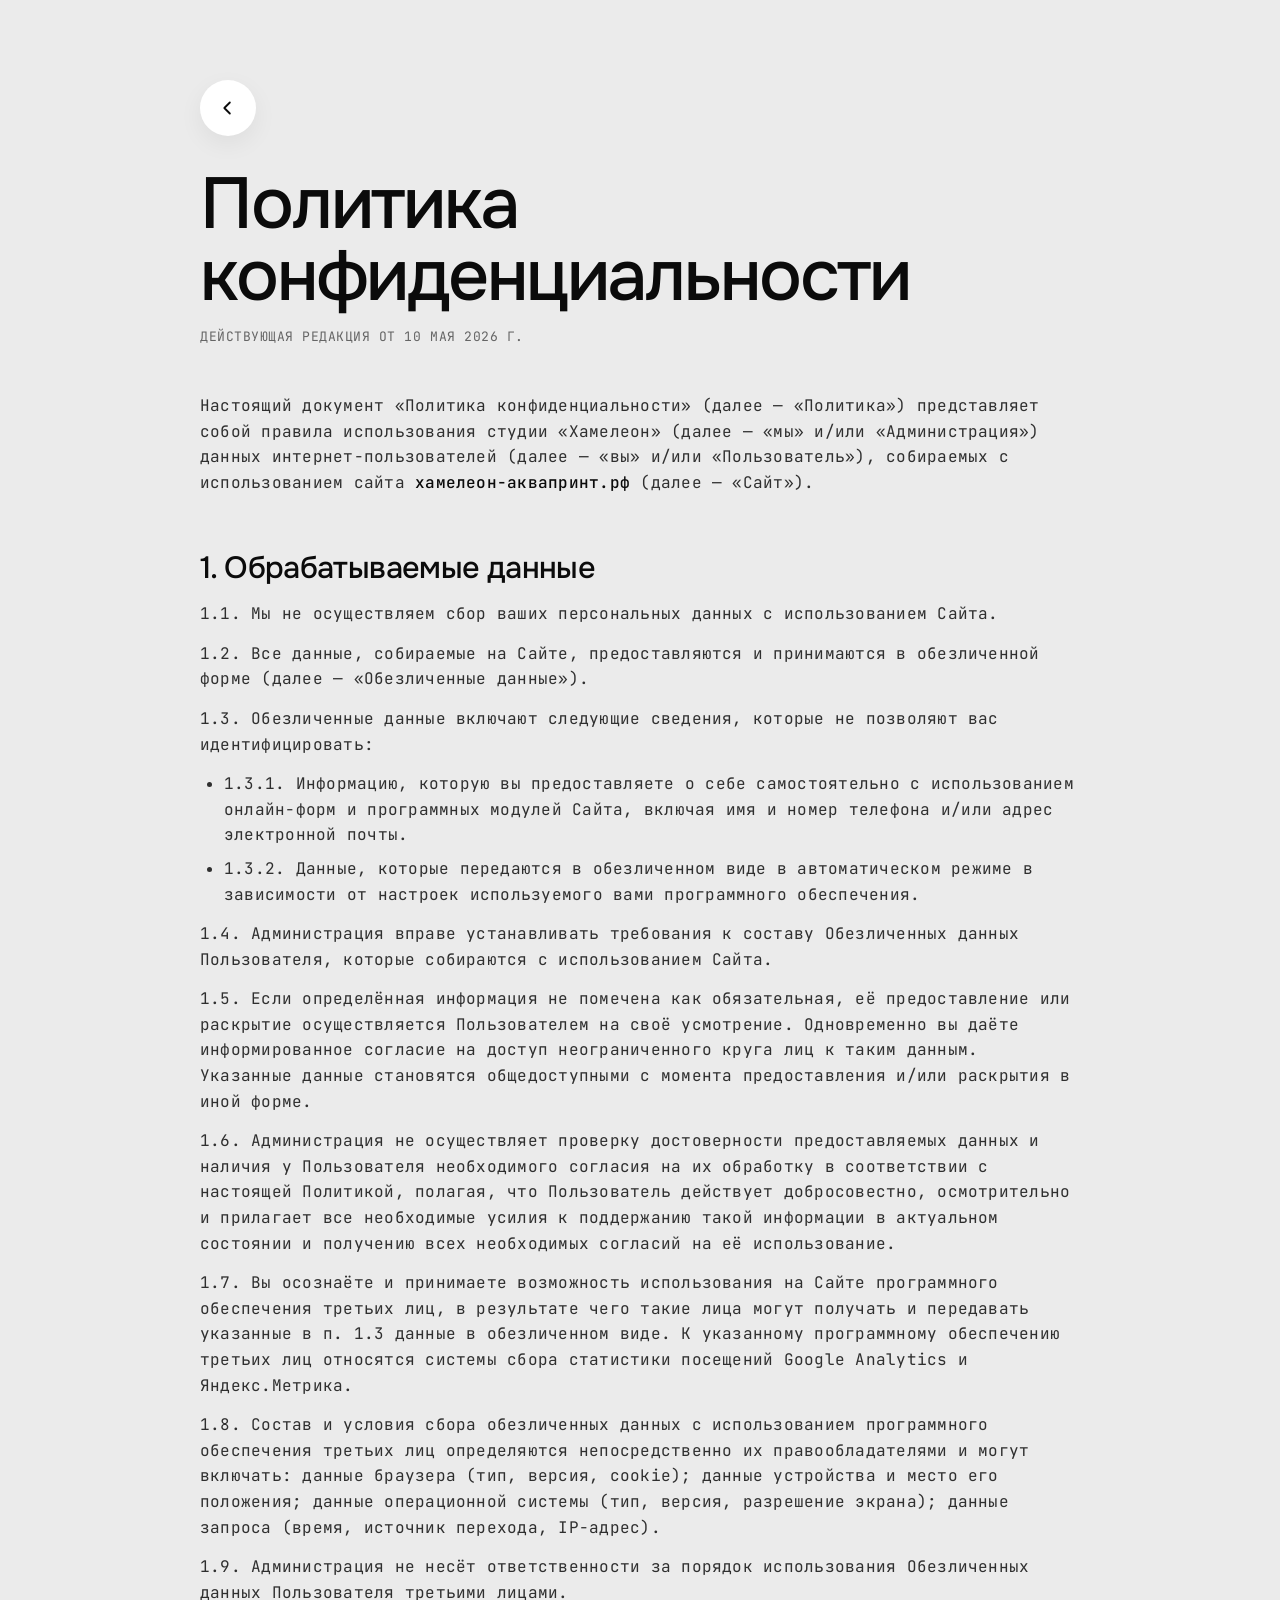
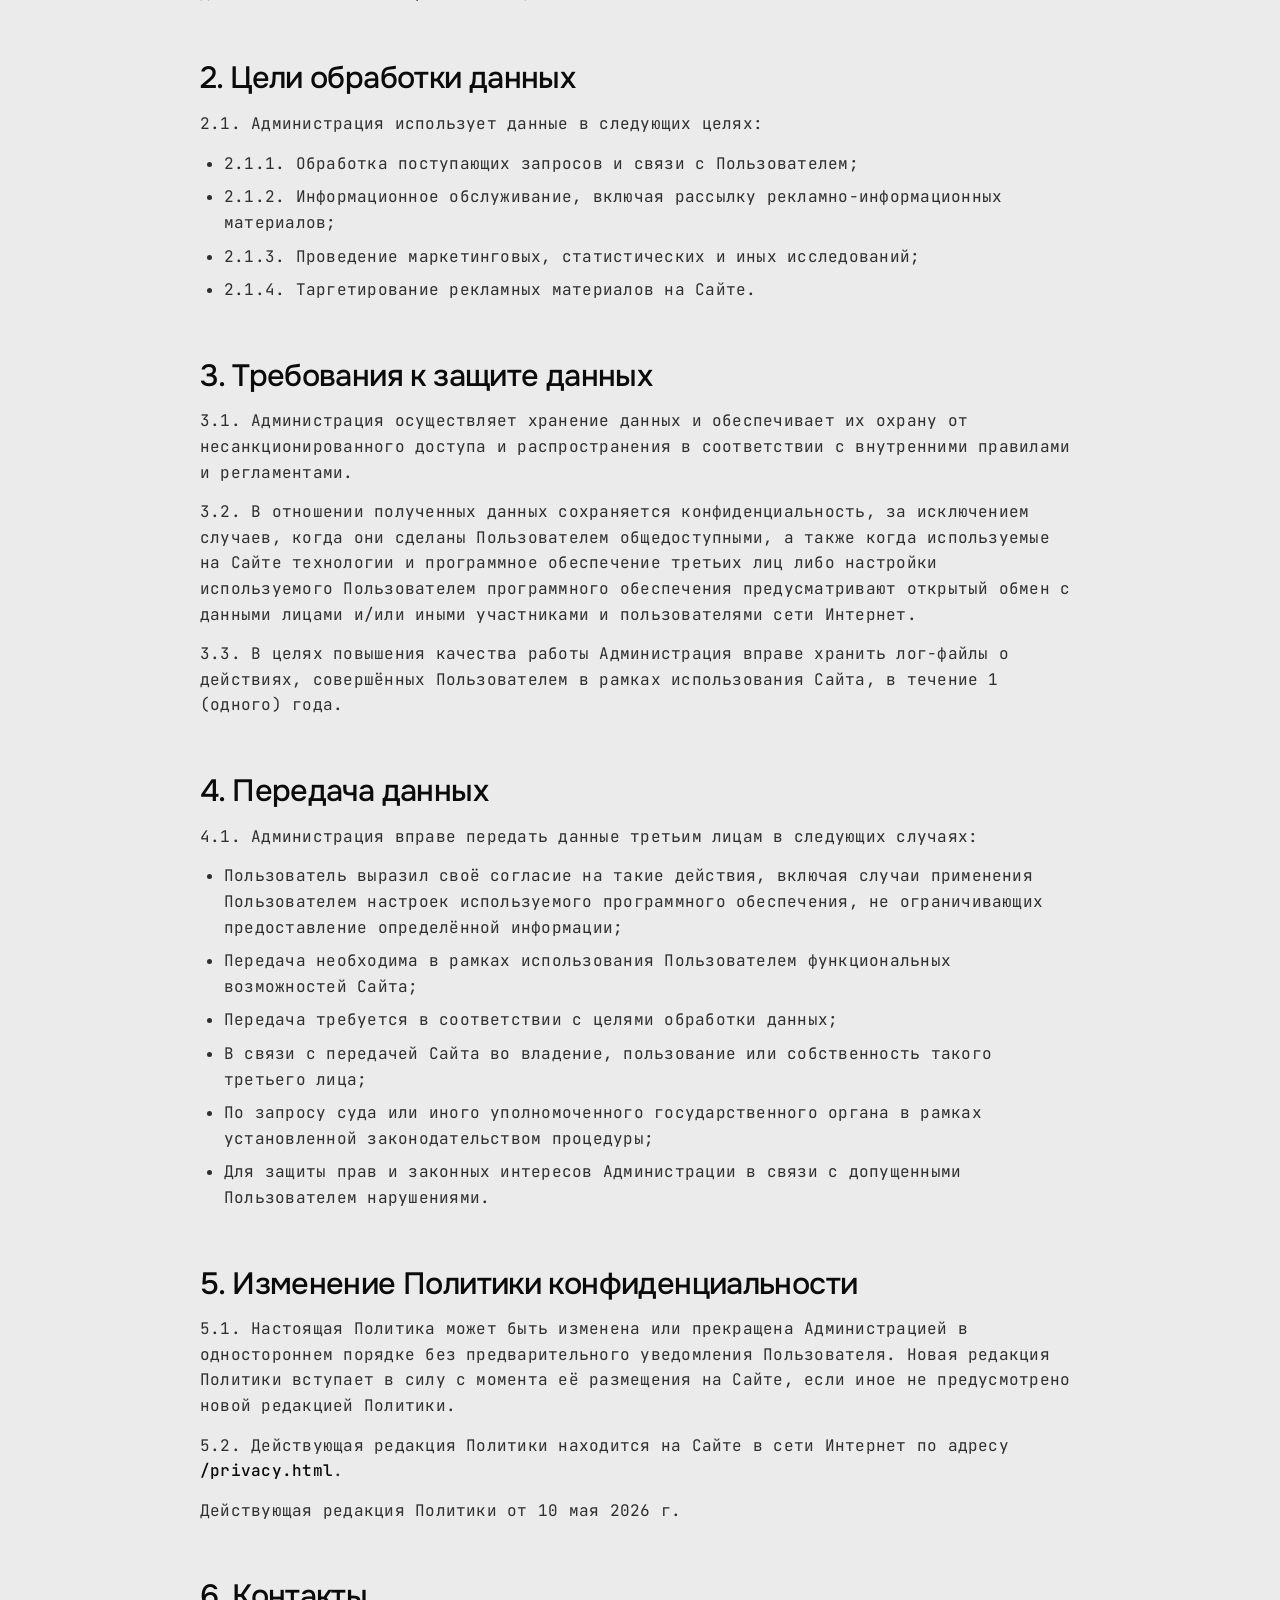
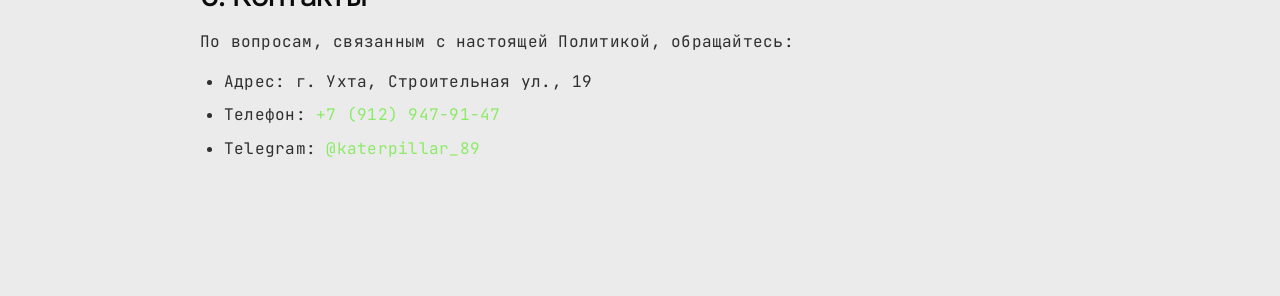
==== commit 3e7780e1: "Fullscreen mobile menu + privacy page polish Mobile menu (per Figma 127:4624) - Black fullscreen ove" ====
--- a/privacy.html
+++ b/privacy.html
@@ -79,6 +79,50 @@
         line-height: 1.6;
         letter-spacing: 0.015em;
         color: rgba(11, 11, 11, 0.84);
+        overflow-wrap: anywhere;
+        word-break: break-word;
+      }
+
+      .policy-content a {
+        color: var(--cta-bg);
+        text-decoration: none;
+        transition: color 160ms ease;
+      }
+
+      .policy-content a:hover,
+      .policy-content a:focus-visible {
+        color: var(--cta-bg-hover);
+        text-decoration: underline;
+      }
+
+      @media (max-width: 720px) {
+        .policy-page {
+          padding: 32px var(--page-gutter) 64px;
+        }
+
+        .policy-back {
+          width: 48px;
+          height: 48px;
+          margin-bottom: 24px;
+        }
+
+        .policy-title {
+          font-size: 36px;
+        }
+
+        .policy-meta {
+          margin-bottom: 32px;
+        }
+
+        .policy-content {
+          font-size: 14px;
+          line-height: 1.55;
+        }
+
+        .policy-content h2 {
+          margin: 32px 0 12px;
+          font-size: 20px;
+        }
       }
 
       .policy-content h2 {
--- a/styles.css
+++ b/styles.css
@@ -2,6 +2,44 @@
   color-scheme: light;
   --page-gutter: 20px;
   --cover-gutter: 20px;
+
+  /* Spacing tokens */
+  --card-padding: 20px;
+  --card-gap: 12px;
+  --card-action-gap: 16px;
+
+  /* Type tokens */
+  --body-size: 16px;
+  --body-line: 1.45;
+}
+
+@media (max-width: 720px) {
+  :root {
+    --page-gutter: 16px;
+    --cover-gutter: 16px;
+    --card-padding: 16px;
+    --card-gap: 12px;
+    --card-action-gap: 12px;
+    --body-size: 15px;
+  }
+
+  /* Unified body-text size on mobile (was a mix of 13/14/16/18) */
+  .about-intro-text,
+  .service-description,
+  .choice-card-text,
+  .clients-network-note,
+  .clients-network-step-text,
+  .business-card-text,
+  .faq-answer,
+  .store-card-meta,
+  .testimonials-scroll-subtitle,
+  .cover-lead,
+  .cover-alt-lead,
+  .hero-subtitle {
+    font-size: 15px !important;
+    line-height: 1.45 !important;
+  }
+
 }
 
 @media (min-width: 1920px) {
@@ -191,22 +229,6 @@
   outline-offset: 3px;
 }
 
-.scroll-progress {
-  position: fixed;
-  top: 0;
-  left: 0;
-  z-index: 110;
-  width: 100%;
-  height: 3px;
-  background: linear-gradient(90deg, var(--cta-bg), #aaff89);
-  pointer-events: none;
-  transform: scaleX(var(--progress, 0));
-  transform-origin: 0 50%;
-  will-change: transform, opacity;
-  opacity: 0;
-  transition: opacity 220ms ease;
-}
-
 .carousel-hint {
   display: inline-flex;
   align-items: center;
@@ -233,64 +255,6 @@
 @media (prefers-reduced-motion: reduce) {
   .carousel-hint {
     animation: none;
-  }
-}
-
-.scroll-progress.is-visible {
-  opacity: 1;
-}
-
-.mobile-sticky-cta {
-  position: fixed;
-  bottom: 16px;
-  left: 16px;
-  right: 16px;
-  z-index: 99;
-  display: none;
-  flex-direction: column;
-  align-items: center;
-  justify-content: center;
-  gap: 4px;
-  padding: 12px 24px;
-  border: 0;
-  background: var(--cta-bg);
-  color: #0b0b0b;
-  font-family: "JetBrains Mono", "Roboto Mono", monospace;
-  font-size: 15px;
-  letter-spacing: 0.04em;
-  text-transform: uppercase;
-  text-decoration: none;
-  border-radius: 16px;
-  box-shadow: 0 12px 32px rgba(11, 11, 11, 0.18);
-  transform: translateY(140%);
-  transition:
-    transform 320ms cubic-bezier(0.22, 1, 0.36, 1),
-    background-color 160ms ease;
-  will-change: transform;
-  cursor: pointer;
-}
-
-.mobile-sticky-cta-note {
-  font-size: 11px;
-  letter-spacing: 0.02em;
-  text-transform: none;
-  opacity: 0.75;
-}
-
-.mobile-sticky-cta.is-visible {
-  transform: translateY(0);
-}
-
-.mobile-sticky-cta:hover,
-.mobile-sticky-cta:focus-visible {
-  background: var(--cta-bg-hover);
-  text-decoration: none;
-  outline: none;
-}
-
-@media (max-width: 720px) {
-  .mobile-sticky-cta {
-    display: inline-flex;
   }
 }
 
@@ -377,6 +341,20 @@
   transform: translate(0, 0);
 }
 
+@media (max-width: 720px) {
+  .cookie-banner.variant-corner {
+    left: 12px;
+    right: 12px;
+    bottom: calc(env(safe-area-inset-bottom, 0px) + 16px);
+    max-width: none;
+    padding: 14px 16px;
+    gap: 10px;
+  }
+  .cookie-banner.variant-corner .cookie-banner-text {
+    font-size: 12px;
+  }
+}
+
 .cookie-banner.variant-corner .cookie-banner-text {
   font-size: 13px;
   line-height: 1.5;
@@ -442,10 +420,6 @@
   }
   .cookie-banner-accept {
     width: 100%;
-  }
-  /* lift mobile sticky CTA so it doesn't overlap */
-  .mobile-sticky-cta {
-    bottom: 130px;
   }
 }
 
@@ -550,12 +524,17 @@
   box-sizing: border-box;
 }
 
+html {
+  overflow-x: clip;
+}
+
 body {
   margin: 0;
   min-height: 100vh;
   font-family: "Onest", Arial, sans-serif;
   background: var(--page-bg);
   color: var(--text-primary);
+  overflow-x: clip;
 }
 
 .services-page {
@@ -1174,23 +1153,26 @@
   display: none;
 }
 
-.service-card:hover .service-card-preview,
-.service-card:focus-within .service-card-preview {
-  opacity: 1;
-}
-
-.service-card:hover .badge-list,
-.service-card:focus-within .badge-list {
-  opacity: 0;
-  transform: translateY(-6px);
-}
-
-.service-card:hover .service-description,
-.service-card:focus-within .service-description {
-  opacity: 1;
-  max-height: 8.4em;
-  pointer-events: auto;
-  transform: translateY(0);
+/* Service-card hover reveal — only on devices with real hover (desktop) */
+@media (hover: hover) and (pointer: fine) {
+  .service-card:hover .service-card-preview,
+  .service-card:focus-within .service-card-preview {
+    opacity: 1;
+  }
+
+  .service-card:hover .badge-list,
+  .service-card:focus-within .badge-list {
+    opacity: 0;
+    transform: translateY(-6px);
+  }
+
+  .service-card:hover .service-description,
+  .service-card:focus-within .service-description {
+    opacity: 1;
+    max-height: 8.4em;
+    pointer-events: auto;
+    transform: translateY(0);
+  }
 }
 
 .badge-list,
@@ -1498,6 +1480,20 @@
     box-shadow 160ms ease;
 }
 
+/* When .cover-cta lives inside .services-grid (services-cta modifier),
+   slot it into the same grid area as the old .cta-card */
+.cover-cta.services-cta {
+  grid-area: cta;
+  grid-column: auto;
+  grid-row: auto;
+  align-self: end;
+  justify-self: end;
+  width: auto;
+  max-width: 100%;
+  min-height: 104px;
+  height: auto;
+}
+
 .cta-card:hover {
   background: var(--cta-bg-hover);
 }
@@ -1602,7 +1598,8 @@
   scroll-padding-left: var(--page-gutter);
   scrollbar-width: none;
   cursor: grab;
-  touch-action: pan-y;
+  touch-action: pan-x pan-y;
+  -webkit-overflow-scrolling: touch;
   overscroll-behavior-x: contain;
 }
 
@@ -1675,7 +1672,7 @@
   z-index: 1;
   display: flex;
   flex-direction: column;
-  gap: 20px;
+  gap: 12px;
   width: 100%;
   padding: 20px 24px 24px;
   border-radius: 16px;
@@ -1713,8 +1710,10 @@
   margin: 0;
   font-size: 29px;
   font-weight: 500;
-  line-height: 1;
+  line-height: 1.05;
   letter-spacing: -0.02em;
+  /* Reserve space for 2 lines so cards don't jump in height */
+  min-height: calc(2 * 1.05em);
 }
 
 .about {
@@ -1851,7 +1850,7 @@
   padding-right: var(--page-gutter);
   scrollbar-width: none;
   cursor: grab;
-  touch-action: pan-y;
+  touch-action: pan-x pan-y;
   overscroll-behavior-x: contain;
   scroll-snap-type: x mandatory;
   scroll-padding-inline: 0;
@@ -1919,7 +1918,6 @@
 .choice-card:hover {
   --choice-tilt: 0deg;
   --choice-y: -6px;
-  box-shadow: 0 24px 56px rgba(11, 11, 11, 0.12);
   z-index: 2;
 }
 
@@ -1978,18 +1976,7 @@
 }
 
 .choice-card-visual-glow {
-  position: absolute;
-  left: 30px;
-  top: 64px;
-  width: 197px;
-  height: 197px;
-  border-radius: 46px;
-  filter: blur(47px);
-  transform: rotate(-10deg);
-  transition:
-    filter 180ms ease,
-    opacity 180ms ease,
-    transform 180ms ease;
+  display: none;
 }
 
 .choice-card-visual-glow-green {
@@ -2015,43 +2002,19 @@
   width: 240px;
   height: 240px;
   z-index: 1;
-  overflow: hidden;
+  display: flex;
+  align-items: center;
+  justify-content: center;
   transform: translate(-50%, -50%);
   filter: drop-shadow(0 14px 24px rgba(11, 11, 11, 0.08));
 }
 
 .choice-card-visual-img {
-  position: absolute;
   display: block;
+  width: 100%;
+  height: 100%;
+  object-fit: contain;
   max-width: none;
-}
-
-.choice-card-visual-img-doc {
-  left: -7.5%;
-  top: -34.69%;
-  width: 113.75%;
-  height: 170.62%;
-}
-
-.choice-card-visual-img-shield {
-  left: -23.3%;
-  top: -63.6%;
-  width: 342.86%;
-  height: 219.27%;
-}
-
-.choice-card-visual-img-star {
-  left: -121.97%;
-  top: -60.76%;
-  width: 344.39%;
-  height: 229.6%;
-}
-
-.choice-card-visual-img-brilliant {
-  left: -220.6%;
-  top: -66.47%;
-  width: 342.74%;
-  height: 234.07%;
 }
 
 .choice-cta {
@@ -2115,9 +2078,10 @@
 
 .about-top {
   display: grid;
-  grid-template-columns: minmax(0, 414px) minmax(0, 538px);
-  justify-content: space-between;
+  grid-template-columns: minmax(0, 1fr) minmax(0, 1fr);
+  align-items: start;
   gap: clamp(40px, 6vw, 120px);
+  margin-bottom: 24px;
   min-height: 472px;
 }
 
@@ -2210,18 +2174,23 @@
 
 .about-visual {
   position: relative;
-  display: grid;
-  width: min(100%, 538px);
-  justify-self: start;
-  justify-items: start;
-  align-content: start;
-  min-height: 472px;
+  display: flex;
+  align-items: flex-start;
+  gap: clamp(24px, 3vw, 56px);
+  padding-top: 16px;
+}
+
+.about-portrait-wrap {
+  position: relative;
+  flex: 0 0 auto;
+  width: 237px;
+  height: 237px;
 }
 
 .about-glow {
   position: absolute;
   top: 18px;
-  left: 116px;
+  left: 50%;
   width: 197px;
   height: 197px;
   border-radius: 46px;
@@ -2249,10 +2218,14 @@
 .about-intro {
   position: relative;
   z-index: 1;
+  flex: 1 1 0;
+  min-width: 0;
+  align-self: stretch;
   display: grid;
   gap: 16px;
-  width: min(424px, 100%);
-  margin-top: 40px;
+  max-width: 380px;
+  margin-top: 0;
+  padding-top: 8px;
   text-align: left;
 }
 
@@ -2265,7 +2238,7 @@
 }
 
 .about-intro-text {
-  width: min(424px, 100%);
+  width: 100%;
   margin: 0;
   color: rgba(11, 11, 11, 0.6);
   font-family: "JetBrains Mono", "TT Commons Pro Mono Trl", "Roboto Mono", monospace;
@@ -2434,59 +2407,7 @@
 }
 
 .clients-network-map-dot {
-  top: 44.84%;
-  left: 13.55%;
-  width: 1.8%;
-  aspect-ratio: 1;
-  background: #b06ad9;
-  border-radius: 50%;
-  transform: translate(-50%, -50%);
-  cursor: pointer;
-  pointer-events: auto;
-  box-shadow:
-    0 0 0 0 rgba(176, 106, 217, 0.45),
-    0 0 22px 6px rgba(176, 106, 217, 0.45);
-  animation: client-dot-pulse 2.4s ease-in-out infinite;
-  transition:
-    transform 220ms ease,
-    box-shadow 220ms ease;
-}
-
-@keyframes client-dot-pulse {
-  0%, 100% {
-    box-shadow:
-      0 0 0 0 rgba(176, 106, 217, 0.45),
-      0 0 22px 6px rgba(176, 106, 217, 0.45);
-  }
-  50% {
-    box-shadow:
-      0 0 0 6px rgba(176, 106, 217, 0.18),
-      0 0 30px 10px rgba(176, 106, 217, 0.55);
-  }
-}
-
-@media (prefers-reduced-motion: reduce) {
-  .clients-network-map-dot {
-    animation: none;
-  }
-}
-
-.clients-network-map-caption {
-  margin: 16px 0 0;
-  font-family: "JetBrains Mono", "Roboto Mono", monospace;
-  font-size: 13px;
-  line-height: 1.5;
-  letter-spacing: 0.04em;
-  text-transform: uppercase;
-  color: rgba(11, 11, 11, 0.6);
-  max-width: 507px;
-}
-
-.clients-network-map-dot:hover,
-.clients-network-map-dot:focus-visible {
-  transform: translate(-50%, -50%) scale(1.4);
-  box-shadow: 0 0 0 8px rgba(176, 106, 217, 0.18);
-  outline: none;
+  display: none;
 }
 
 .clients-network-marker {
@@ -2613,7 +2534,10 @@
 
 .clients-network-steps.is-reveal-ready .clients-network-step {
   opacity: 0;
-  transform: translateY(28px);
+  transform: translateY(40px);
+  transition:
+    opacity 720ms cubic-bezier(0.22, 1, 0.36, 1),
+    transform 720ms cubic-bezier(0.22, 1, 0.36, 1);
 }
 
 .clients-network-steps.is-reveal-ready .clients-network-step.is-visible {
@@ -2622,15 +2546,15 @@
 }
 
 .clients-network-steps.is-reveal-ready .clients-network-step:nth-child(2) {
-  transition-delay: 90ms;
+  transition-delay: 220ms;
 }
 
 .clients-network-steps.is-reveal-ready .clients-network-step:nth-child(3) {
-  transition-delay: 180ms;
+  transition-delay: 440ms;
 }
 
 .clients-network-steps.is-reveal-ready .clients-network-step:nth-child(4) {
-  transition-delay: 270ms;
+  transition-delay: 660ms;
 }
 
 .clients-network-step::before {
@@ -4675,8 +4599,7 @@
   }
 
   .cover {
-    min-height: 100vh;
-    min-height: 100dvh;
+    min-height: 100svh;
   }
 
   .cover-header {
@@ -4885,13 +4808,17 @@
     justify-items: center;
   }
 
-  .about-copy,
-  .about-visual {
+  .about-copy {
     display: contents;
+  }
+
+  .about-portrait-wrap {
+    display: none;
   }
 
   .about-title {
     grid-row: 1;
+    grid-column: 1;
     max-width: 560px;
     font-size: clamp(3.75rem, 8vw, 5rem);
     justify-self: center;
@@ -4900,7 +4827,9 @@
 
   .about-intro {
     grid-row: 2;
+    grid-column: 1;
     width: min(100%, 560px);
+    max-width: 100%;
     margin-top: 0;
     justify-self: center;
     text-align: center;
@@ -4915,6 +4844,7 @@
 
   .about-telegram {
     grid-row: 3;
+    grid-column: 1;
     justify-items: center;
     justify-self: center;
     margin-top: 0;
@@ -5127,7 +5057,7 @@
     scrollbar-width: none;
     scroll-snap-type: x mandatory;
     cursor: grab;
-    touch-action: pan-y;
+    touch-action: pan-x pan-y;
     overscroll-behavior-x: contain;
   }
 
@@ -5361,15 +5291,14 @@
   .services,
   .clients-network,
   .shop {
-    padding-inline: 12px;
+    padding-inline: var(--page-gutter);
   }
 
   .cover {
     grid-template-columns: 1fr;
     grid-template-rows: auto 1fr auto auto;
     row-gap: 16px;
-    min-height: 100vh;
-    min-height: 100dvh;
+    min-height: 100svh;
     padding-top: 12px;
     padding-bottom: 12px;
   }
@@ -5381,21 +5310,21 @@
   }
 
   .cover-logo {
-    min-height: 24px;
+    min-height: 36px;
   }
 
   .cover-alt-wordmark {
-    font-size: 13px;
+    font-size: 22px;
   }
 
   .cover-logo-text {
-    font-size: 13px;
-    letter-spacing: 0.12em;
+    font-size: 22px;
+    letter-spacing: 0.1em;
   }
 
   .cover-logo-icon {
-    width: 15px;
-    height: 15px;
+    width: 24px;
+    height: 24px;
   }
 
   .cover-nav-link {
@@ -5436,11 +5365,19 @@
   }
 
   .cover-alt {
-    --cover-alt-title-top: 164px;
+    --cover-alt-title-top: 0px;
+    /* svh = small viewport — stable on mobile, doesn't jitter when URL bar collapses */
+    min-height: 100svh;
     grid-template-columns: 1fr;
-    grid-template-rows: auto 1fr auto;
-    row-gap: 16px;
+    grid-template-rows: auto auto 1fr auto;
+    row-gap: 24px;
+    padding-top: 24px;
     padding-bottom: 32px;
+  }
+
+  .cover-alt-header {
+    grid-row: 1;
+    margin-bottom: 8px;
   }
 
   .cover-alt-media {
@@ -5458,12 +5395,12 @@
 
   .cover-alt-title {
     grid-column: 1;
-    grid-row: 2;
+    grid-row: 3;
     align-self: start;
     width: 100%;
     --cover-alt-title-size: clamp(3.1rem, 16vw, 5.8rem);
     --cover-alt-title-line-height: 0.88;
-    padding-top: var(--cover-alt-title-top);
+    padding-top: 0;
   }
 
   .cover-alt-title-static,
@@ -5481,19 +5418,22 @@
     grid-row: 2;
     align-self: start;
     justify-self: center;
-    width: min(272px, 100%);
-    margin: calc(var(--cover-alt-title-top) - 116px) 0 0;
+    width: min(320px, 100%);
+    margin: 0;
     text-align: center;
   }
 
   .cover-alt-cta {
-    grid-column: 1;
-    grid-row: 3;
-    justify-self: center;
-    align-self: end;
     width: 100%;
     max-width: 340px;
     margin: 0;
+  }
+
+  .cover-alt-cta-block {
+    grid-column: 1;
+    grid-row: 4;
+    justify-self: center;
+    align-self: end;
   }
 
   .store-title,
@@ -5528,12 +5468,17 @@
   }
 
   .business-copy {
+    display: block;
     grid-template-columns: minmax(0, 1fr);
     gap: 0;
+    padding-right: 0;
   }
 
   .business-title {
+    width: 100%;
     min-width: 0;
+    text-align: center;
+    text-wrap: balance;
   }
 
   .business-visual {
@@ -5616,9 +5561,9 @@
   }
 
   .clients-network-cta {
-    width: min(100%, 284px);
+    width: min(100%, 340px);
     min-height: 104px;
-    padding: 24px 28px;
+    padding: 24px 24px;
     border-radius: 28px;
   }
 
@@ -5740,29 +5685,37 @@
   }
 
   .works-slider-shell {
-    --works-peek: 88px;
+    --works-peek: 28px;
     margin-right: calc(var(--page-gutter) * -1);
     padding-right: max(var(--works-peek), var(--page-gutter));
+    scroll-snap-type: x mandatory;
+    scroll-padding-left: var(--page-gutter);
   }
 
   .works-slide {
-    width: min(340px, calc(100vw - (var(--page-gutter) * 2) - var(--works-peek)));
-    height: 420px;
+    flex: 0 0 auto;
+    width: calc(100vw - (var(--page-gutter) * 2) - var(--works-peek));
+    height: 460px;
     padding: 12px;
+    scroll-snap-align: start;
   }
 
   .works-slide-info,
   .works-slide-info-dark-badges {
-    gap: 12px;
+    gap: 8px;
     padding: 14px 16px;
   }
 
   .works-slide-title {
     font-size: 22px;
+    line-height: 1.15;
+    min-height: calc(2 * 1.15em);
   }
 
   .works-slide-badges {
     gap: 6px;
+    row-gap: 6px;
+    margin-bottom: 0;
   }
 
   .works-slide-badge,
@@ -5770,6 +5723,7 @@
     min-height: 28px;
     padding: 6px 10px 8px;
     font-size: 11px;
+    line-height: 1;
   }
 
   .shop {
@@ -5943,18 +5897,35 @@
   .service-card:nth-child(1),
   .service-card:nth-child(2),
   .service-card-wide,
+  .cta-card,
+  .cover-cta.services-cta {
+    grid-column: auto;
+  }
+
+  .service-card,
+  .service-card:nth-child(1),
+  .service-card:nth-child(2),
+  .service-card-wide,
   .cta-card {
-    grid-column: auto;
     min-height: 300px;
+  }
+
+  .cover-cta.services-cta {
+    justify-self: center;
+    align-self: start;
+    width: 100%;
+    max-width: 340px;
+    min-height: 104px;
+    height: 104px;
   }
 
   .cta-card {
     justify-self: center;
     width: 100%;
-    max-width: none;
-    min-height: 100px;
-    padding: 28px;
-    border-radius: 32px;
+    max-width: 340px;
+    min-height: 104px;
+    padding: 24px;
+    border-radius: 28px;
     flex-direction: row;
     align-items: center;
     justify-content: space-between;
@@ -5964,19 +5935,19 @@
   .cta-card .cta-label {
     align-self: auto;
     text-align: left;
+    font-size: 16px;
+    line-height: 1.4;
   }
 
   .service-card-preview {
     display: none;
   }
 
-  .badge-list {
-    position: relative;
-    top: auto;
-    left: auto;
-    right: auto;
-    max-width: none;
-    padding-right: 0;
+  /* Mobile order: title -> description -> badges */
+  .service-card-footer {
+    order: 1;
+    margin-top: 0;
+    margin-bottom: 12px;
   }
 
   .service-description {
@@ -5989,9 +5960,21 @@
     overflow: visible;
     pointer-events: auto;
     transform: none;
-    margin-top: 16px;
+    margin: 0 0 16px;
     max-width: none;
+    order: 2;
     color: rgba(11, 11, 11, 0.6);
+  }
+
+  .badge-list {
+    position: relative;
+    top: auto;
+    left: auto;
+    right: auto;
+    max-width: none;
+    padding-right: 0;
+    margin-top: auto;
+    order: 3;
   }
 
   .service-title {
@@ -6009,10 +5992,10 @@
   .cover-cta,
   .choice-cta,
   .clients-network-cta {
-    width: min(100%, 284px);
-    max-width: 284px;
+    width: min(100%, 340px);
+    max-width: 340px;
     min-height: 104px;
-    padding: 24px 28px;
+    padding: 24px 24px;
     border-radius: 28px;
   }
 
@@ -6029,7 +6012,7 @@
 
   .faq {
     margin-top: 140px;
-    padding-inline: 12px;
+    padding-inline: var(--page-gutter);
   }
 
   .faq-title {
@@ -6055,8 +6038,7 @@
   }
 
   .faq-answer {
-    padding: 0 16px 24px;
-    font-size: 13px;
+    padding: 0 16px 24px !important;
   }
 
   .site-footer {
@@ -6483,7 +6465,7 @@
 
 @media (max-width: 720px) {
   .shop {
-    padding-inline: 12px;
+    padding-inline: var(--page-gutter);
   }
 
   .shop-title {
@@ -6674,16 +6656,16 @@
 }
 
 .store-header {
-  display: flex;
-  align-items: flex-end;
-  justify-content: space-between;
+  display: grid;
+  grid-template-columns: repeat(3, minmax(0, 1fr));
+  align-items: end;
   gap: 32px;
   margin-bottom: 32px;
   padding: 0 var(--page-gutter);
-  flex-wrap: wrap;
 }
 
 .store-header-text {
+  grid-column: 1 / span 2;
   display: flex;
   flex-direction: column;
   gap: 12px;
@@ -6691,21 +6673,33 @@
 }
 
 .store-header-cta {
+  grid-column: 3;
   display: flex;
   flex-direction: column;
   gap: 8px;
-  align-items: flex-end;
-  flex-shrink: 0;
-}
-
-@media (max-width: 720px) {
+  align-items: stretch;
+  min-width: 0;
+}
+
+.store-header-cta .store-cta {
+  width: 100%;
+}
+
+.store-header-cta .store-cta-note {
+  text-align: left;
+}
+
+@media (max-width: 960px) {
   .store-header {
-    flex-direction: column;
-    align-items: flex-start;
-  }
+    grid-template-columns: 1fr;
+    align-items: start;
+  }
+  .store-header-text,
   .store-header-cta {
-    align-items: flex-start;
-    width: 100%;
+    grid-column: 1;
+  }
+  .store-header-cta {
+    align-items: stretch;
   }
 }
 
@@ -6758,7 +6752,7 @@
   padding-right: var(--page-gutter);
   scrollbar-width: none;
   cursor: grab;
-  touch-action: pan-y;
+  touch-action: pan-x pan-y;
   overscroll-behavior-x: contain;
 }
 
@@ -6849,9 +6843,11 @@
 
 .store-card-name {
   margin: 0;
-  font-family: "JetBrains Mono", "TT Commons Pro Mono Trl", "Roboto Mono", monospace;
-  font-size: 16px;
-  line-height: 1.4;
+  font-family: "Onest", Arial, sans-serif;
+  font-size: 26px;
+  font-weight: 500;
+  line-height: 1.1;
+  letter-spacing: -0.02em;
   transition: color 180ms ease;
 }
 
@@ -7095,7 +7091,7 @@
 
   .store {
     row-gap: 20px;
-    padding-inline: 12px;
+    padding-inline: var(--page-gutter);
   }
 
   .store-title {
@@ -7170,7 +7166,7 @@
   }
 
   .store-card-name {
-    font-size: 13px;
+    font-size: 24px;
   }
 
   .store-card-price {
@@ -7188,7 +7184,7 @@
   }
 
   .choice {
-    padding-inline: 12px;
+    padding-inline: var(--page-gutter);
   }
 
   .choice-head {
@@ -7205,60 +7201,84 @@
     --choice-glow-scale: 0.54;
   }
 
+  /* Mobile choice card: title -> centered icon -> text (Figma 127:4884) */
   .choice-card {
-    flex-basis: calc(100vw - 56px);
-    width: calc(100vw - 56px);
-    min-height: 360px;
+    flex-basis: 100%;
+    width: 100%;
+    min-height: 0;
+    overflow: hidden;
+    display: flex;
+    flex-direction: column;
+    padding: 24px;
+    gap: 16px;
+    /* Disable desktop tilt/lift on mobile so cards don't overlap on scroll */
+    --choice-tilt: 0deg !important;
+    --choice-y: 0px !important;
+    transform: none !important;
+  }
+
+  .choice-slider-track {
+    gap: 8px;
   }
 
   .choice-card-copy {
-    left: 16px;
-    top: 16px;
-    bottom: 16px;
-    gap: 0;
-    width: calc(100% - 120px);
+    position: static;
+    display: contents;
   }
 
   .choice-card-title {
+    order: 1;
+    width: 100%;
     font-size: 22px;
+    text-align: center;
+  }
+
+  .choice-card-visual,
+  .choice-card-visual-shield,
+  .choice-card-visual-brilliant,
+  .choice-card-visual-star,
+  .choice-card-visual-doc {
+    position: static !important;
+    top: auto !important;
+    right: auto !important;
+    left: auto !important;
+    bottom: auto !important;
+  }
+
+  .choice-card-visual {
+    order: 2;
+    align-self: center;
+    width: 140px;
+    height: 140px;
+    margin: 4px 0;
+    background: transparent !important;
+    overflow: visible !important;
   }
 
   .choice-card-text {
-    font-size: 13px;
+    order: 3;
+    width: 100%;
+    text-align: center;
+  }
+
+  .choice-card-visual-glow {
+    left: 50%;
+    top: 30px;
+    width: 120px;
+    height: 120px;
+    transform: translateX(-50%) rotate(-10deg);
+    filter: blur(28px);
   }
 
   .choice-card-visual {
-    right: -54px;
-    width: 208px;
-    height: 320px;
-  }
-
-  .choice-card-visual-shield {
-    right: -64px;
-  }
-
-  .choice-card-visual-brilliant {
-    right: -70px;
-  }
-
-  .choice-card-visual-star {
-    right: -66px;
-  }
-
-  .choice-card-visual-glow {
-    left: 18px;
-    top: 44px;
-    width: 126px;
-    height: 126px;
-    filter: blur(28px);
-  }
-
-  .choice-card-visual-asset-doc,
-  .choice-card-visual-asset-shield,
-  .choice-card-visual-asset-star,
-  .choice-card-visual-asset-brilliant {
-    width: 142px;
-    height: 142px;
+    overflow: visible !important;
+    position: relative !important;
+  }
+
+  .choice-card-visual-asset {
+    width: 140px;
+    height: 140px;
+    overflow: visible;
   }
 
   .choice-cta {
@@ -7332,19 +7352,573 @@
 }
 
 @media (max-width: 767px) {
+  /* Reset all section titles' margin to 0 — gap is set on the parent */
   .store-title,
   .services-title,
   .clients-network-title,
   .about-title,
   .faq-title,
   .business-title,
-  .footer-contact-title {
-    margin-bottom: 32px !important;
-  }
-
-  .works-header,
-  .choice-head {
-    gap: 32px !important;
-    margin-bottom: 32px !important;
-  }
-}
+  .footer-contact-title,
+  .works-title,
+  .choice-title,
+  .testimonials-scroll-title {
+    margin-bottom: 0 !important;
+  }
+
+  /* Then set 32px gap on each section's container so title→content is uniform */
+  .about-top { gap: 32px !important; }
+  .services { gap: 32px; display: flex; flex-direction: column; }
+  .works-header { gap: 32px !important; margin-bottom: 32px !important; }
+  .store { gap: 32px !important; }
+  .clients-network-copy { gap: 32px !important; }
+  .choice-head { margin-bottom: 32px !important; min-height: 0 !important; }
+  .business-layout { gap: 32px !important; }
+  .faq { display: flex; flex-direction: column; gap: 32px !important; }
+  .footer-contact { gap: 32px !important; }
+}
+
+/* ============================================================ */
+/* Store detail modal — fullscreen popup for product cards     */
+/* ============================================================ */
+.store-detail-modal {
+  position: fixed;
+  inset: 0;
+  z-index: 1000;
+  display: flex;
+  align-items: stretch;
+  justify-content: stretch;
+  pointer-events: none;
+}
+
+.store-detail-modal-backdrop {
+  position: absolute;
+  inset: 0;
+  background: rgba(11, 11, 11, 0.72);
+  backdrop-filter: blur(12px);
+  -webkit-backdrop-filter: blur(12px);
+  opacity: 0;
+  transition: opacity 280ms ease;
+  cursor: pointer;
+}
+
+.store-detail-modal.is-open {
+  pointer-events: auto;
+}
+
+.store-detail-modal.is-open .store-detail-modal-backdrop {
+  opacity: 1;
+}
+
+.store-detail-modal-dialog {
+  position: relative;
+  z-index: 1;
+  width: min(560px, 100%);
+  margin: auto;
+  display: flex;
+  flex-direction: column;
+  gap: 24px;
+  padding: 56px 32px 32px;
+  background: #0b0b0b;
+  color: #ffffff;
+  transform: translateY(24px) scale(0.98);
+  opacity: 0;
+  transition:
+    transform 320ms cubic-bezier(0.22, 1, 0.36, 1),
+    opacity 280ms ease;
+}
+
+.store-detail-modal.is-open .store-detail-modal-dialog {
+  transform: translateY(0) scale(1);
+  opacity: 1;
+}
+
+.store-detail-modal-close {
+  position: absolute;
+  top: 16px;
+  right: 16px;
+  display: inline-flex;
+  align-items: center;
+  justify-content: center;
+  width: 44px;
+  height: 44px;
+  padding: 0;
+  border: 0;
+  border-radius: 999px;
+  background: rgba(255, 255, 255, 0.12);
+  color: #ffffff;
+  cursor: pointer;
+  transition:
+    background-color 180ms ease,
+    transform 180ms ease;
+}
+
+.store-detail-modal-close:hover,
+.store-detail-modal-close:focus-visible {
+  background: rgba(255, 255, 255, 0.22);
+  transform: scale(1.05);
+  outline: none;
+}
+
+.store-detail-modal-close svg {
+  width: 22px;
+  height: 22px;
+}
+
+.store-detail-modal-image-wrap {
+  display: flex;
+  align-items: center;
+  justify-content: center;
+  height: 240px;
+  background: #ffffff;
+  overflow: hidden;
+}
+
+.store-detail-modal-image {
+  display: block;
+  width: 200px;
+  height: 200px;
+  max-width: 100%;
+  object-fit: contain;
+}
+
+.store-detail-modal-content {
+  display: flex;
+  flex-direction: column;
+  gap: 20px;
+}
+
+.store-detail-modal-title {
+  margin: 0;
+  font-family: "Onest", Arial, sans-serif;
+  font-size: 28px;
+  font-weight: 500;
+  line-height: 1.1;
+  letter-spacing: -0.02em;
+}
+
+.store-detail-modal-description {
+  margin: 0;
+  font-family: "JetBrains Mono", "Roboto Mono", monospace;
+  font-size: 15px;
+  line-height: 1.5;
+  color: rgba(255, 255, 255, 0.7);
+}
+
+.store-detail-modal-price {
+  margin: 0;
+  font-family: "Onest", Arial, sans-serif;
+  font-size: 32px;
+  font-weight: 500;
+  line-height: 1;
+  letter-spacing: -0.02em;
+  color: var(--cta-bg);
+}
+
+.store-detail-modal-cta {
+  margin-top: 8px;
+  width: 100%;
+  max-width: none;
+  align-self: stretch;
+  display: inline-flex;
+  align-items: center;
+  justify-content: space-between;
+  gap: 12px;
+  min-height: 88px;
+  padding: 24px 28px;
+  border: 0;
+  border-radius: 28px;
+  cursor: pointer;
+}
+
+body.is-store-detail-open {
+  overflow: hidden;
+}
+
+@media (min-width: 720px) {
+  .store-detail-modal-dialog {
+    border-radius: 24px;
+  }
+}
+
+@media (max-width: 720px) {
+  .store-detail-modal-dialog {
+    width: 100%;
+    height: 100%;
+    margin: 0;
+    padding: 64px 16px 24px;
+    gap: 20px;
+  }
+  .store-detail-modal-image-wrap {
+    height: 280px;
+  }
+  .store-detail-modal-title {
+    font-size: 24px;
+  }
+  .store-detail-modal-price {
+    font-size: 28px;
+  }
+}
+
+/* ============================================================ */
+/* Mobile: tighter section spacing                              */
+/* ============================================================ */
+@media (max-width: 720px) {
+  .works,
+  .clients-network,
+  .shop,
+  .store,
+  .choice-scroll,
+  .about,
+  .business,
+  .testimonials-scroll,
+  .faq,
+  .footer-contact {
+    margin-top: 80px !important;
+  }
+
+  /* Services section: tighter gap before the "Получить консультацию" CTA card */
+  .services-grid {
+    gap: 12px !important;
+  }
+
+  /* Cover-alt: shrink bottom padding, content already laid out */
+  .cover-alt {
+    padding-bottom: 16px !important;
+  }
+}
+
+/* Footer mobile: center alignment + tighter spacing */
+@media (max-width: 720px) {
+  .site-footer-main {
+    padding: 56px var(--page-gutter) 32px !important;
+  }
+
+  .footer-contact-meta {
+    text-align: center;
+    align-items: center;
+    justify-items: center;
+  }
+
+  .footer-contact-address,
+  .footer-contact-phone {
+    text-align: center;
+    align-items: center;
+  }
+
+  .site-footer-bar {
+    flex-direction: row;
+    align-items: center;
+    justify-content: center;
+    flex-wrap: wrap;
+    text-align: center;
+    gap: 12px 20px;
+    padding: 16px var(--page-gutter);
+  }
+
+  .site-footer-legal,
+  .site-footer-credit {
+    text-align: center;
+  }
+}
+
+/* ============================================================ */
+/* Card padding tokens — apply to ALL card variants             */
+/* ============================================================ */
+.service-card,
+.cta-card,
+.choice-card,
+.business-card,
+.faq-trigger,
+.faq-panel .faq-answer {
+  --_p: var(--card-padding);
+}
+
+.service-card { padding: var(--card-padding); }
+.business-card { padding: var(--card-padding); }
+.faq-trigger  { padding: var(--card-padding); }
+
+/* Store card: image wrap + info + action all use same padding */
+.store-card-info { padding: var(--card-padding) !important; gap: 8px !important; }
+.store-card-action-wrap { padding: 0 var(--card-padding) var(--card-padding) !important; }
+
+/* Choice card already uses padding via mobile rule, ensure consistency */
+@media (max-width: 720px) {
+  .choice-card { padding: var(--card-padding) !important; gap: var(--card-gap) !important; }
+  .service-card { padding: var(--card-padding) !important; }
+  .business-card { padding: var(--card-padding) !important; }
+  .faq-trigger { padding: var(--card-padding) !important; }
+  .faq-answer { padding: 0 var(--card-padding) var(--card-padding) !important; }
+}
+
+/* Store card mobile: pack content tightly, no vertical spread */
+@media (max-width: 720px) {
+  .store-card {
+    min-height: 0 !important;
+  }
+  .store-card-action-wrap {
+    margin-top: 0 !important;
+  }
+  .store-card-info {
+    gap: 6px !important;
+  }
+}
+
+/* ============================================================ */
+/* Business cards — new layout: title+arrow on top, price bottom */
+/* ============================================================ */
+.business-card {
+  /* Override: make whole card a button */
+  appearance: none;
+  -webkit-appearance: none;
+  border: 0;
+  text-align: left;
+  cursor: pointer;
+  font: inherit;
+  color: inherit;
+  width: 100%;
+  display: flex;
+  flex-direction: column;
+  gap: 16px;
+}
+
+/* Business card v2: title -> text -> footer (price left + arrow right) */
+.business-card-footer {
+  display: flex;
+  align-items: center;
+  justify-content: space-between;
+  gap: 16px;
+  width: 100%;
+  margin-top: auto;
+}
+
+.business-card-arrow {
+  display: inline-flex;
+  align-items: center;
+  justify-content: center;
+  flex: 0 0 auto;
+  width: 48px;
+  height: 48px;
+  border-radius: 999px;
+  background: #0b0b0b;
+  color: #ffffff;
+  transition:
+    transform 160ms ease,
+    background-color 160ms ease;
+}
+
+.business-card-arrow svg { width: 20px; height: 20px; }
+
+.business-card:hover .business-card-arrow,
+.business-card:focus-visible .business-card-arrow {
+  transform: translateY(-2px);
+  background: #1a1a1a;
+}
+
+.business-card-text {
+  flex: 1 1 auto;
+}
+
+.business-card-price {
+  display: block;
+  margin-top: auto;
+}
+
+/* About Telegram avatars: photo + TG icon overlapping (mobile only) */
+.about-telegram-avatars {
+  display: inline-flex;
+  align-items: center;
+  margin-bottom: 12px;
+}
+
+.about-telegram-avatar {
+  display: inline-flex;
+  align-items: center;
+  justify-content: center;
+  width: 64px;
+  height: 64px;
+  border-radius: 999px;
+  overflow: hidden;
+  flex: 0 0 auto;
+  margin-bottom: 0 !important;
+}
+
+.about-telegram-avatar-photo {
+  background: #efefef;
+  border: 2px solid var(--page-bg, #ebebeb);
+  margin-right: -16px;
+  /* Hidden on desktop, only the TG icon shows */
+  display: none;
+}
+
+@media (max-width: 720px) {
+  .about-telegram-avatar-photo {
+    display: inline-flex;
+  }
+  .about-telegram-avatar.about-telegram-icon {
+    border: 2px solid var(--page-bg, #ebebeb);
+  }
+}
+
+.about-telegram-avatar-photo img {
+  width: 100%;
+  height: 100%;
+  object-fit: cover;
+  object-position: center top;
+}
+
+/* ============================================================ */
+/* Mobile fullscreen menu                                       */
+/* ============================================================ */
+.mobile-menu {
+  position: fixed;
+  inset: 0;
+  z-index: 1100;
+  display: flex;
+  flex-direction: column;
+  background: #0b0b0b;
+  color: #ffffff;
+  opacity: 0;
+  pointer-events: none;
+  transition: opacity 280ms ease;
+}
+
+.mobile-menu.is-open {
+  opacity: 1;
+  pointer-events: auto;
+}
+
+.mobile-menu-top {
+  display: flex;
+  align-items: center;
+  justify-content: space-between;
+  padding: 20px var(--page-gutter);
+  gap: 16px;
+}
+
+.mobile-menu-logo {
+  font-family: "JetBrains Mono", "Roboto Mono", monospace;
+  font-size: 22px;
+  letter-spacing: 0.1em;
+  text-transform: uppercase;
+  color: var(--cta-bg);
+}
+
+.mobile-menu-close {
+  display: inline-flex;
+  align-items: center;
+  justify-content: center;
+  width: 48px;
+  height: 48px;
+  padding: 0;
+  border: 0;
+  border-radius: 999px;
+  background: rgba(255, 255, 255, 0.12);
+  color: #ffffff;
+  cursor: pointer;
+  transition:
+    background-color 160ms ease,
+    transform 160ms ease;
+}
+
+.mobile-menu-close:hover,
+.mobile-menu-close:focus-visible {
+  background: rgba(255, 255, 255, 0.22);
+  transform: scale(1.05);
+  outline: none;
+}
+
+.mobile-menu-close svg {
+  width: 22px;
+  height: 22px;
+}
+
+.mobile-menu-nav {
+  flex: 1 1 auto;
+  display: flex;
+  flex-direction: column;
+  align-items: center;
+  justify-content: center;
+  gap: 28px;
+  padding: 24px var(--page-gutter);
+}
+
+.mobile-menu-link {
+  font-family: "Onest", Arial, sans-serif;
+  font-size: 28px;
+  font-weight: 500;
+  line-height: 1;
+  letter-spacing: -0.02em;
+  color: #ffffff;
+  text-decoration: none;
+  transition: color 160ms ease;
+}
+
+.mobile-menu-link:hover,
+.mobile-menu-link:focus-visible {
+  color: var(--cta-bg);
+  outline: none;
+}
+
+.mobile-menu-cta {
+  display: inline-flex;
+  align-items: center;
+  gap: 12px;
+  margin: 0 var(--page-gutter) 32px;
+  align-self: flex-start;
+  color: #ffffff;
+  text-decoration: none;
+}
+
+.mobile-menu-cta-avatars {
+  display: inline-flex;
+  align-items: center;
+  flex: 0 0 auto;
+}
+
+.mobile-menu-cta-avatar {
+  display: inline-flex;
+  align-items: center;
+  justify-content: center;
+  width: 48px;
+  height: 48px;
+  border-radius: 999px;
+  overflow: hidden;
+  flex: 0 0 auto;
+}
+
+.mobile-menu-cta-avatar-photo {
+  background: #efefef;
+  border: 2px solid #0b0b0b;
+  margin-right: -12px;
+}
+
+.mobile-menu-cta-avatar-photo img {
+  width: 100%;
+  height: 100%;
+  object-fit: cover;
+  object-position: center top;
+}
+
+.mobile-menu-cta-avatar-tg {
+  background: var(--cta-bg);
+  color: #0b0b0b;
+  border: 2px solid #0b0b0b;
+}
+
+.mobile-menu-cta-avatar-tg svg {
+  width: 24px;
+  height: 24px;
+}
+
+.mobile-menu-cta-label {
+  font-family: "JetBrains Mono", "Roboto Mono", monospace;
+  font-size: 13px;
+  line-height: 1.3;
+  letter-spacing: 0.04em;
+  text-transform: uppercase;
+}
+
+body.is-mobile-menu-open {
+  overflow: hidden;
+}
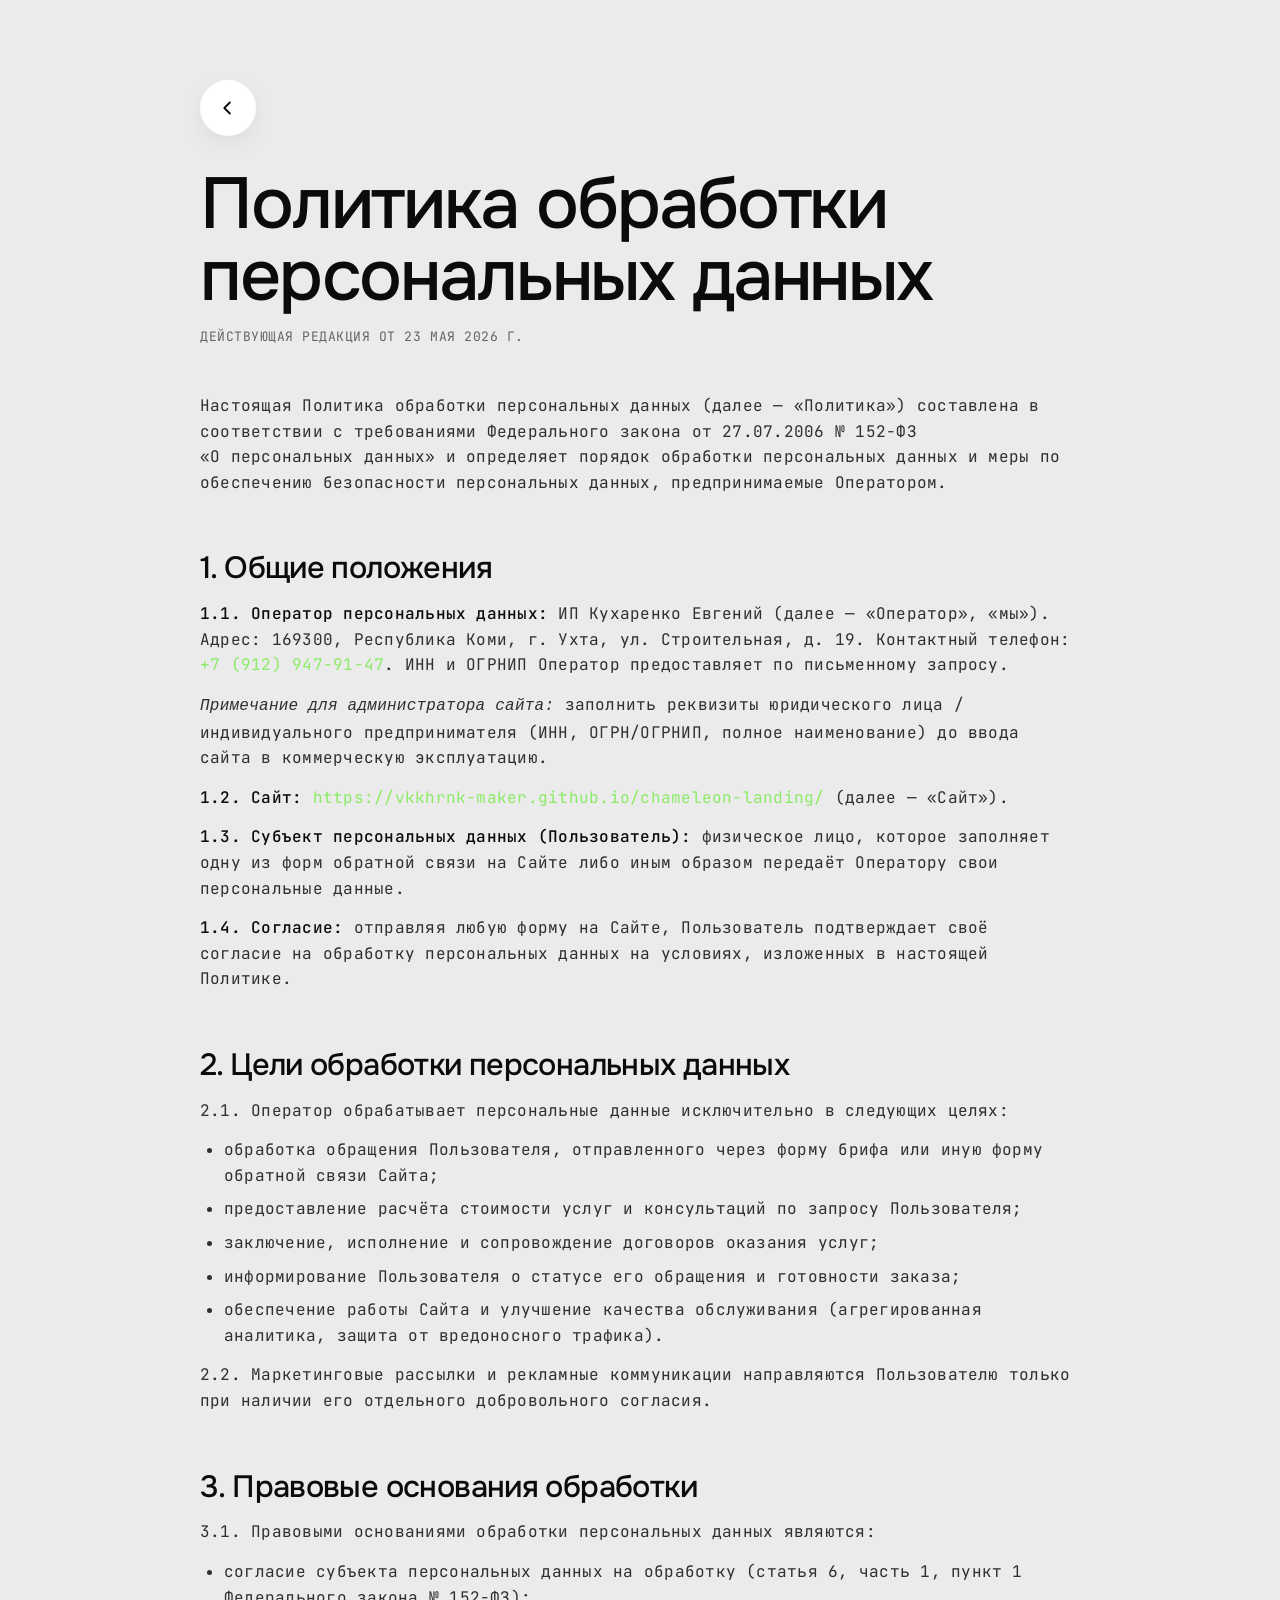
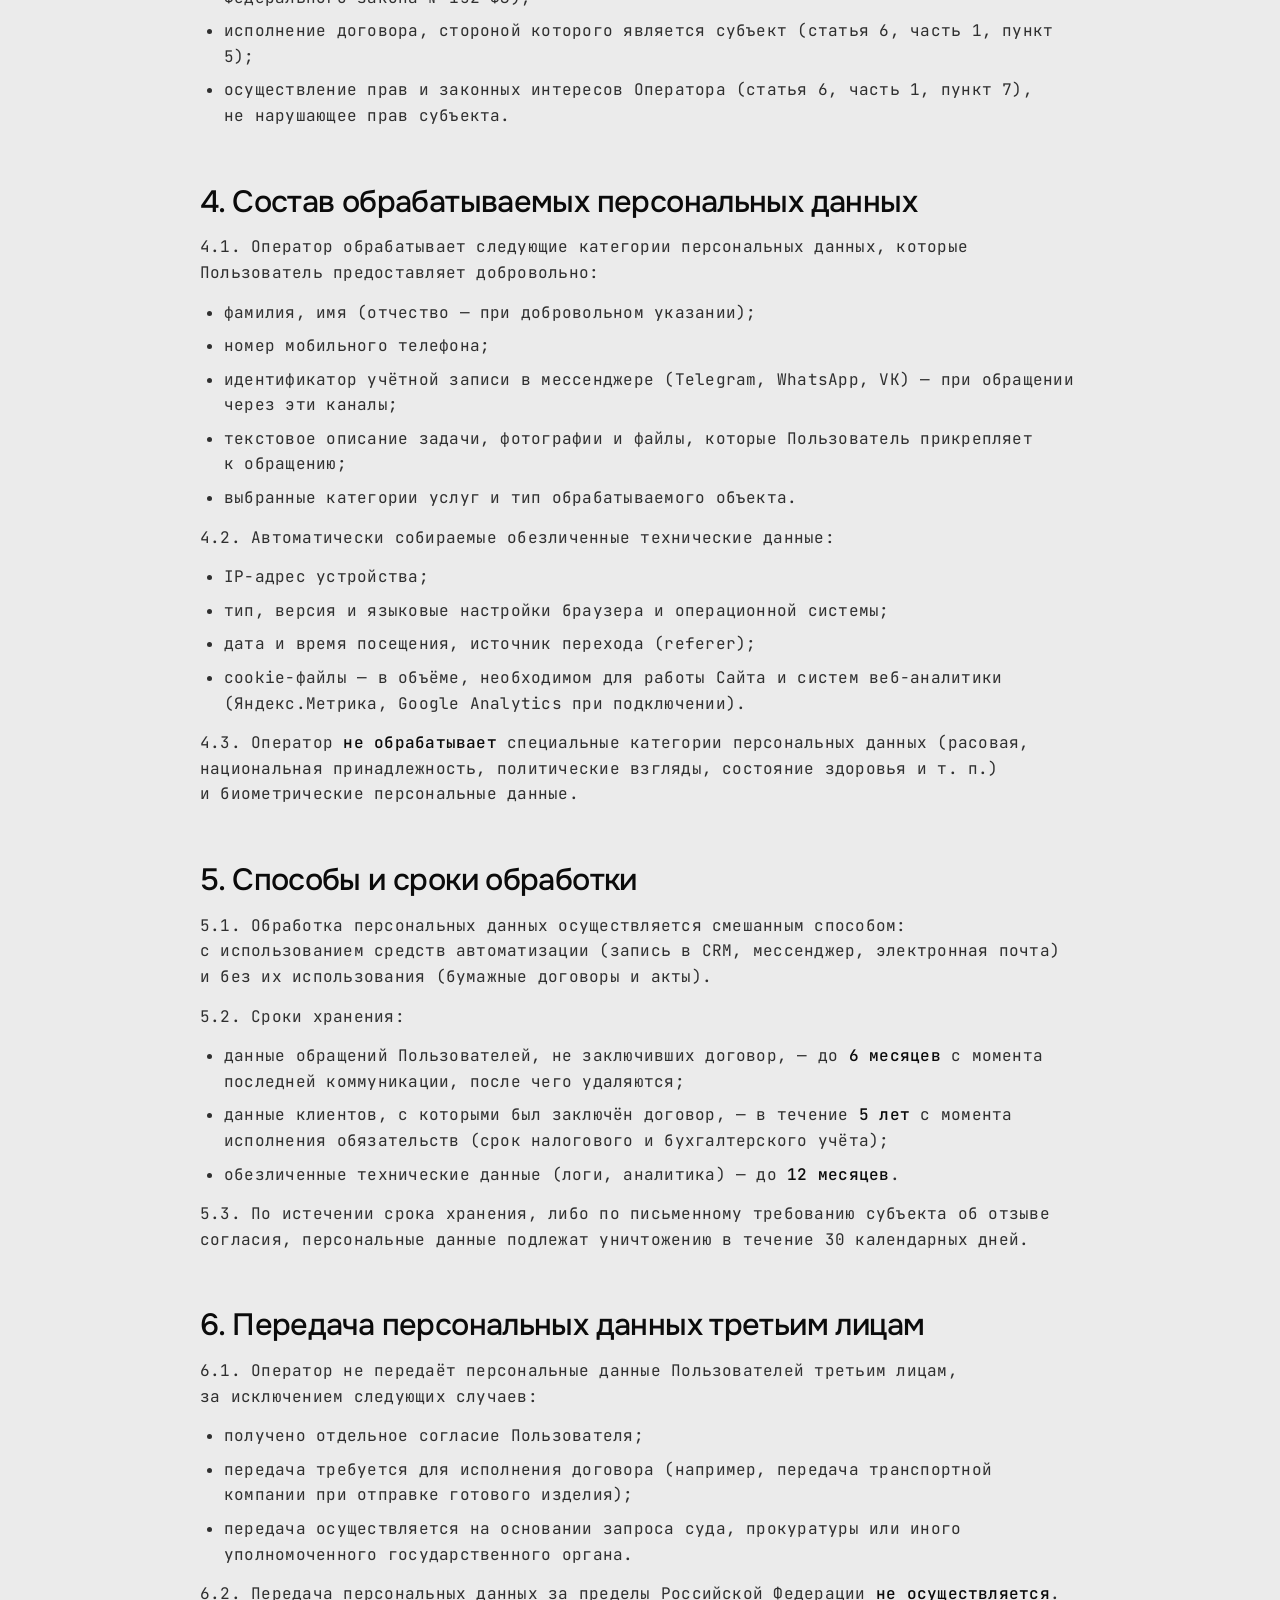
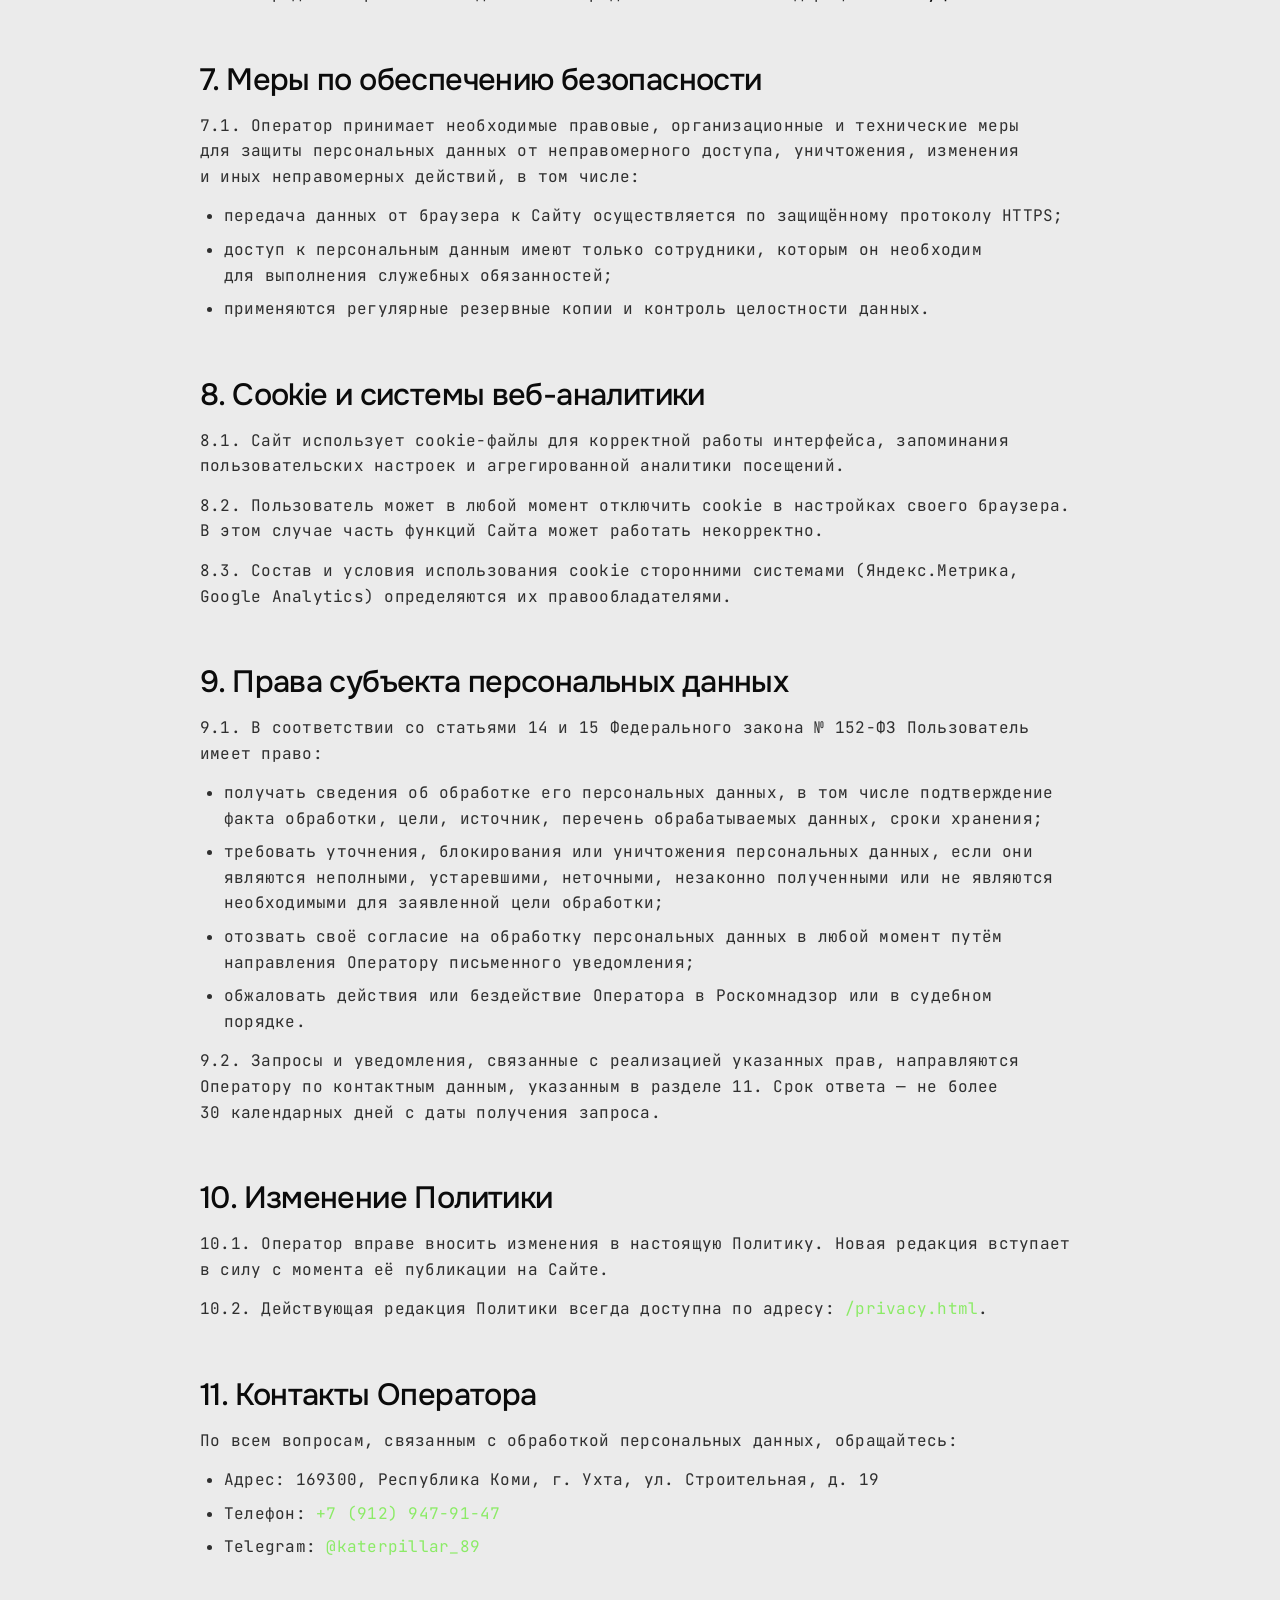
==== commit e640edc5: "ФЗ-152 compliant privacy policy + privacy page rewrite The previous privacy.html claimed "Мы не осущ" ====
--- a/privacy.html
+++ b/privacy.html
@@ -168,64 +168,119 @@
           </svg>
         </a>
 
-        <h1 class="policy-title">Политика конфиденциальности</h1>
-        <p class="policy-meta">Действующая редакция от 10 мая 2026 г.</p>
+        <h1 class="policy-title">Политика обработки персональных данных</h1>
+        <p class="policy-meta">Действующая редакция от 23 мая 2026 г.</p>
 
         <div class="policy-content">
           <p>
-            Настоящий документ «Политика конфиденциальности» (далее — «Политика») представляет собой правила использования студии «Хамелеон» (далее — «мы» и/или «Администрация») данных интернет-пользователей (далее — «вы» и/или «Пользователь»), собираемых с использованием сайта <strong>хамелеон-аквапринт.рф</strong> (далее — «Сайт»).
-          </p>
-
-          <h2>1. Обрабатываемые данные</h2>
-          <p>1.1. Мы не осуществляем сбор ваших персональных данных с использованием Сайта.</p>
-          <p>1.2. Все данные, собираемые на Сайте, предоставляются и принимаются в обезличенной форме (далее — «Обезличенные данные»).</p>
-          <p>1.3. Обезличенные данные включают следующие сведения, которые не позволяют вас идентифицировать:</p>
-          <ul>
-            <li>1.3.1. Информацию, которую вы предоставляете о себе самостоятельно с использованием онлайн-форм и программных модулей Сайта, включая имя и номер телефона и/или адрес электронной почты.</li>
-            <li>1.3.2. Данные, которые передаются в обезличенном виде в автоматическом режиме в зависимости от настроек используемого вами программного обеспечения.</li>
-          </ul>
-          <p>1.4. Администрация вправе устанавливать требования к составу Обезличенных данных Пользователя, которые собираются с использованием Сайта.</p>
-          <p>1.5. Если определённая информация не помечена как обязательная, её предоставление или раскрытие осуществляется Пользователем на своё усмотрение. Одновременно вы даёте информированное согласие на доступ неограниченного круга лиц к таким данным. Указанные данные становятся общедоступными с момента предоставления и/или раскрытия в иной форме.</p>
-          <p>1.6. Администрация не осуществляет проверку достоверности предоставляемых данных и наличия у Пользователя необходимого согласия на их обработку в соответствии с настоящей Политикой, полагая, что Пользователь действует добросовестно, осмотрительно и прилагает все необходимые усилия к поддержанию такой информации в актуальном состоянии и получению всех необходимых согласий на её использование.</p>
-          <p>1.7. Вы осознаёте и принимаете возможность использования на Сайте программного обеспечения третьих лиц, в результате чего такие лица могут получать и передавать указанные в п. 1.3 данные в обезличенном виде. К указанному программному обеспечению третьих лиц относятся системы сбора статистики посещений Google Analytics и Яндекс.Метрика.</p>
-          <p>1.8. Состав и условия сбора обезличенных данных с использованием программного обеспечения третьих лиц определяются непосредственно их правообладателями и могут включать: данные браузера (тип, версия, cookie); данные устройства и место его положения; данные операционной системы (тип, версия, разрешение экрана); данные запроса (время, источник перехода, IP-адрес).</p>
-          <p>1.9. Администрация не несёт ответственности за порядок использования Обезличенных данных Пользователя третьими лицами.</p>
-
-          <h2>2. Цели обработки данных</h2>
-          <p>2.1. Администрация использует данные в следующих целях:</p>
-          <ul>
-            <li>2.1.1. Обработка поступающих запросов и связи с Пользователем;</li>
-            <li>2.1.2. Информационное обслуживание, включая рассылку рекламно-информационных материалов;</li>
-            <li>2.1.3. Проведение маркетинговых, статистических и иных исследований;</li>
-            <li>2.1.4. Таргетирование рекламных материалов на Сайте.</li>
-          </ul>
-
-          <h2>3. Требования к защите данных</h2>
-          <p>3.1. Администрация осуществляет хранение данных и обеспечивает их охрану от несанкционированного доступа и распространения в соответствии с внутренними правилами и регламентами.</p>
-          <p>3.2. В отношении полученных данных сохраняется конфиденциальность, за исключением случаев, когда они сделаны Пользователем общедоступными, а также когда используемые на Сайте технологии и программное обеспечение третьих лиц либо настройки используемого Пользователем программного обеспечения предусматривают открытый обмен с данными лицами и/или иными участниками и пользователями сети Интернет.</p>
-          <p>3.3. В целях повышения качества работы Администрация вправе хранить лог-файлы о действиях, совершённых Пользователем в рамках использования Сайта, в течение 1 (одного) года.</p>
-
-          <h2>4. Передача данных</h2>
-          <p>4.1. Администрация вправе передать данные третьим лицам в следующих случаях:</p>
-          <ul>
-            <li>Пользователь выразил своё согласие на такие действия, включая случаи применения Пользователем настроек используемого программного обеспечения, не ограничивающих предоставление определённой информации;</li>
-            <li>Передача необходима в рамках использования Пользователем функциональных возможностей Сайта;</li>
-            <li>Передача требуется в соответствии с целями обработки данных;</li>
-            <li>В связи с передачей Сайта во владение, пользование или собственность такого третьего лица;</li>
-            <li>По запросу суда или иного уполномоченного государственного органа в рамках установленной законодательством процедуры;</li>
-            <li>Для защиты прав и законных интересов Администрации в связи с допущенными Пользователем нарушениями.</li>
-          </ul>
-
-          <h2>5. Изменение Политики конфиденциальности</h2>
-          <p>5.1. Настоящая Политика может быть изменена или прекращена Администрацией в одностороннем порядке без предварительного уведомления Пользователя. Новая редакция Политики вступает в силу с момента её размещения на Сайте, если иное не предусмотрено новой редакцией Политики.</p>
-          <p>5.2. Действующая редакция Политики находится на Сайте в сети Интернет по адресу <strong>/privacy.html</strong>.</p>
-          <p>Действующая редакция Политики от 10 мая 2026 г.</p>
-
-          <h2>6. Контакты</h2>
-          <p>По вопросам, связанным с настоящей Политикой, обращайтесь:</p>
-          <ul>
-            <li>Адрес: г. Ухта, Строительная ул., 19</li>
-            <li>Телефон: <a href="tel:+79129479147">+7 (912) 947-91-47</a></li>
+            Настоящая Политика обработки персональных данных (далее — «Политика») составлена в соответствии с требованиями Федерального закона от 27.07.2006 № 152-ФЗ «О&nbsp;персональных данных» и определяет порядок обработки персональных данных и меры по обеспечению безопасности персональных данных, предпринимаемые Оператором.
+          </p>
+
+          <h2>1. Общие положения</h2>
+          <p>
+            <strong>1.1. Оператор персональных данных:</strong> ИП&nbsp;Кухаренко Евгений (далее — «Оператор», «мы»). Адрес: 169300, Республика&nbsp;Коми, г.&nbsp;Ухта, ул.&nbsp;Строительная, д.&nbsp;19. Контактный телефон: <a href="tel:+79129479147">+7&nbsp;(912)&nbsp;947-91-47</a>. ИНН и&nbsp;ОГРНИП Оператор предоставляет по&nbsp;письменному запросу.
+          </p>
+          <p>
+            <em>Примечание для&nbsp;администратора сайта:</em> заполнить реквизиты юридического лица&nbsp;/ индивидуального предпринимателя (ИНН, ОГРН/ОГРНИП, полное наименование) до&nbsp;ввода сайта в&nbsp;коммерческую эксплуатацию.
+          </p>
+          <p>
+            <strong>1.2. Сайт:</strong> <a href="https://vkkhrnk-maker.github.io/chameleon-landing/">https://vkkhrnk-maker.github.io/chameleon-landing/</a> (далее — «Сайт»).
+          </p>
+          <p>
+            <strong>1.3. Субъект персональных данных (Пользователь):</strong> физическое лицо, которое заполняет одну из&nbsp;форм обратной связи на&nbsp;Сайте либо иным образом передаёт Оператору свои персональные данные.
+          </p>
+          <p>
+            <strong>1.4. Согласие:</strong> отправляя любую форму на&nbsp;Сайте, Пользователь подтверждает своё согласие на&nbsp;обработку персональных данных на&nbsp;условиях, изложенных в&nbsp;настоящей Политике.
+          </p>
+
+          <h2>2. Цели обработки персональных данных</h2>
+          <p>2.1. Оператор обрабатывает персональные данные исключительно в&nbsp;следующих целях:</p>
+          <ul>
+            <li>обработка обращения Пользователя, отправленного через форму брифа или иную форму обратной связи Сайта;</li>
+            <li>предоставление расчёта стоимости услуг и&nbsp;консультаций по&nbsp;запросу Пользователя;</li>
+            <li>заключение, исполнение и&nbsp;сопровождение договоров оказания услуг;</li>
+            <li>информирование Пользователя о&nbsp;статусе его обращения и&nbsp;готовности заказа;</li>
+            <li>обеспечение работы Сайта и&nbsp;улучшение качества обслуживания (агрегированная аналитика, защита от&nbsp;вредоносного трафика).</li>
+          </ul>
+          <p>2.2. Маркетинговые рассылки и&nbsp;рекламные коммуникации направляются Пользователю только при наличии его отдельного добровольного согласия.</p>
+
+          <h2>3. Правовые основания обработки</h2>
+          <p>3.1. Правовыми основаниями обработки персональных данных являются:</p>
+          <ul>
+            <li>согласие субъекта персональных данных на&nbsp;обработку (статья 6, часть 1, пункт 1 Федерального закона № 152-ФЗ);</li>
+            <li>исполнение договора, стороной которого является субъект (статья 6, часть 1, пункт 5);</li>
+            <li>осуществление прав и&nbsp;законных интересов Оператора (статья 6, часть 1, пункт 7), не&nbsp;нарушающее прав субъекта.</li>
+          </ul>
+
+          <h2>4. Состав обрабатываемых персональных данных</h2>
+          <p>4.1. Оператор обрабатывает следующие категории персональных данных, которые Пользователь предоставляет добровольно:</p>
+          <ul>
+            <li>фамилия, имя (отчество — при&nbsp;добровольном указании);</li>
+            <li>номер мобильного телефона;</li>
+            <li>идентификатор учётной записи в&nbsp;мессенджере (Telegram, WhatsApp, VK) — при обращении через эти каналы;</li>
+            <li>текстовое описание задачи, фотографии и&nbsp;файлы, которые Пользователь прикрепляет к&nbsp;обращению;</li>
+            <li>выбранные категории услуг и&nbsp;тип обрабатываемого объекта.</li>
+          </ul>
+          <p>4.2. Автоматически собираемые обезличенные технические данные:</p>
+          <ul>
+            <li>IP-адрес устройства;</li>
+            <li>тип, версия и&nbsp;языковые настройки браузера и&nbsp;операционной системы;</li>
+            <li>дата и&nbsp;время посещения, источник перехода (referer);</li>
+            <li>cookie-файлы — в&nbsp;объёме, необходимом для&nbsp;работы Сайта и&nbsp;систем веб-аналитики (Яндекс.Метрика, Google Analytics при подключении).</li>
+          </ul>
+          <p>4.3. Оператор <strong>не&nbsp;обрабатывает</strong> специальные категории персональных данных (расовая, национальная принадлежность, политические взгляды, состояние здоровья и&nbsp;т.&nbsp;п.) и&nbsp;биометрические персональные данные.</p>
+
+          <h2>5. Способы и сроки обработки</h2>
+          <p>5.1. Обработка персональных данных осуществляется смешанным способом: с&nbsp;использованием средств автоматизации (запись в&nbsp;CRM, мессенджер, электронная почта) и&nbsp;без&nbsp;их&nbsp;использования (бумажные договоры и&nbsp;акты).</p>
+          <p>5.2. Сроки хранения:</p>
+          <ul>
+            <li>данные обращений Пользователей, не&nbsp;заключивших договор, — до&nbsp;<strong>6&nbsp;месяцев</strong> с&nbsp;момента последней коммуникации, после чего удаляются;</li>
+            <li>данные клиентов, с&nbsp;которыми был заключён договор, — в&nbsp;течение&nbsp;<strong>5&nbsp;лет</strong> с&nbsp;момента исполнения обязательств (срок налогового и&nbsp;бухгалтерского учёта);</li>
+            <li>обезличенные технические данные (логи, аналитика) — до&nbsp;<strong>12&nbsp;месяцев</strong>.</li>
+          </ul>
+          <p>5.3. По&nbsp;истечении срока хранения, либо по&nbsp;письменному требованию субъекта об&nbsp;отзыве согласия, персональные данные подлежат уничтожению в&nbsp;течение 30&nbsp;календарных дней.</p>
+
+          <h2>6. Передача персональных данных третьим лицам</h2>
+          <p>6.1. Оператор не&nbsp;передаёт персональные данные Пользователей третьим лицам, за&nbsp;исключением следующих случаев:</p>
+          <ul>
+            <li>получено отдельное согласие Пользователя;</li>
+            <li>передача требуется для&nbsp;исполнения договора (например, передача транспортной компании при&nbsp;отправке готового изделия);</li>
+            <li>передача осуществляется на&nbsp;основании запроса суда, прокуратуры или иного уполномоченного государственного органа.</li>
+          </ul>
+          <p>6.2. Передача персональных данных за&nbsp;пределы Российской&nbsp;Федерации <strong>не&nbsp;осуществляется</strong>.</p>
+
+          <h2>7. Меры по обеспечению безопасности</h2>
+          <p>7.1. Оператор принимает необходимые правовые, организационные и&nbsp;технические меры для&nbsp;защиты персональных данных от&nbsp;неправомерного доступа, уничтожения, изменения и&nbsp;иных неправомерных действий, в&nbsp;том числе:</p>
+          <ul>
+            <li>передача данных от&nbsp;браузера к&nbsp;Сайту осуществляется по&nbsp;защищённому протоколу HTTPS;</li>
+            <li>доступ к&nbsp;персональным данным имеют только сотрудники, которым он&nbsp;необходим для&nbsp;выполнения служебных обязанностей;</li>
+            <li>применяются регулярные резервные копии и&nbsp;контроль целостности данных.</li>
+          </ul>
+
+          <h2>8. Cookie и системы веб-аналитики</h2>
+          <p>8.1. Сайт использует cookie-файлы для&nbsp;корректной работы интерфейса, запоминания пользовательских настроек и&nbsp;агрегированной аналитики посещений.</p>
+          <p>8.2. Пользователь может в&nbsp;любой момент отключить cookie в&nbsp;настройках своего браузера. В&nbsp;этом случае часть функций Сайта может работать некорректно.</p>
+          <p>8.3. Состав и&nbsp;условия использования cookie сторонними системами (Яндекс.Метрика, Google Analytics) определяются их&nbsp;правообладателями.</p>
+
+          <h2>9. Права субъекта персональных данных</h2>
+          <p>9.1. В&nbsp;соответствии со&nbsp;статьями 14&nbsp;и&nbsp;15 Федерального закона № 152-ФЗ Пользователь имеет право:</p>
+          <ul>
+            <li>получать сведения об&nbsp;обработке его персональных данных, в&nbsp;том числе подтверждение факта обработки, цели, источник, перечень обрабатываемых данных, сроки хранения;</li>
+            <li>требовать уточнения, блокирования или уничтожения персональных данных, если они являются неполными, устаревшими, неточными, незаконно полученными или не&nbsp;являются необходимыми для&nbsp;заявленной цели обработки;</li>
+            <li>отозвать своё согласие на&nbsp;обработку персональных данных в&nbsp;любой момент путём направления Оператору письменного уведомления;</li>
+            <li>обжаловать действия или бездействие Оператора в&nbsp;Роскомнадзор или в&nbsp;судебном порядке.</li>
+          </ul>
+          <p>9.2. Запросы и&nbsp;уведомления, связанные с&nbsp;реализацией указанных прав, направляются Оператору по&nbsp;контактным данным, указанным в&nbsp;разделе&nbsp;11. Срок ответа — не&nbsp;более 30&nbsp;календарных дней с&nbsp;даты получения запроса.</p>
+
+          <h2>10. Изменение Политики</h2>
+          <p>10.1. Оператор вправе вносить изменения в&nbsp;настоящую Политику. Новая редакция вступает в&nbsp;силу с&nbsp;момента её&nbsp;публикации на&nbsp;Сайте.</p>
+          <p>10.2. Действующая редакция Политики всегда доступна по&nbsp;адресу: <a href="./privacy.html">/privacy.html</a>.</p>
+
+          <h2>11. Контакты Оператора</h2>
+          <p>По&nbsp;всем вопросам, связанным с&nbsp;обработкой персональных данных, обращайтесь:</p>
+          <ul>
+            <li>Адрес: 169300, Республика&nbsp;Коми, г.&nbsp;Ухта, ул.&nbsp;Строительная, д.&nbsp;19</li>
+            <li>Телефон: <a href="tel:+79129479147">+7&nbsp;(912)&nbsp;947-91-47</a></li>
             <li>Telegram: <a href="https://t.me/katerpillar_89" target="_blank" rel="noopener noreferrer">@katerpillar_89</a></li>
           </ul>
         </div>
--- a/styles.css
+++ b/styles.css
@@ -11,6 +11,17 @@
   /* Type tokens */
   --body-size: 16px;
   --body-line: 1.45;
+}
+
+/* While the user is actively scrolling, block hover interactions
+   site-wide. Toggled by initScrollPointerLock() in app.mjs.
+   pointer-events: none disables :hover from firing as cards pass
+   under the stationary cursor. We DON'T blanket-disable transitions
+   here — that would also kill the motion-reveal appearance animation
+   that fires when sections enter view during scroll. */
+html.is-scrolling,
+html.is-scrolling * {
+  pointer-events: none !important;
 }
 
 @media (max-width: 720px) {
@@ -23,7 +34,10 @@
     --body-size: 15px;
   }
 
-  /* Unified body-text size on mobile (was a mix of 13/14/16/18) */
+  /* Mobile body copy at 15px. Subtitles dropped to 13 (mono caps,
+     joining the badge tier) so body now sits a clean 2px above
+     them with a different family — reads as a proper text-vs-meta
+     hierarchy. */
   .about-intro-text,
   .service-description,
   .choice-card-text,
@@ -31,12 +45,20 @@
   .clients-network-step-text,
   .business-card-text,
   .faq-answer,
-  .store-card-meta,
+  .store-card-meta {
+    font-size: 15px !important;
+    line-height: 1.45 !important;
+  }
+
+  /* Subtitles drop to 13px (was 15) so they share a single mono-13
+     scale with badges (.service-badge, .works-slide-badge, etc.) —
+     fewer text styles overall, clearer hierarchy from the bigger
+     card titles down to a unified small-caps tier. */
   .testimonials-scroll-subtitle,
   .cover-lead,
   .cover-alt-lead,
   .hero-subtitle {
-    font-size: 15px !important;
+    font-size: 13px !important;
     line-height: 1.45 !important;
   }
 
@@ -44,9 +66,144 @@
 
 @media (min-width: 1920px) {
   :root {
-    --page-gutter: 160px;
-    --cover-gutter: 160px;
-  }
+    --page-gutter: 280px;
+    --cover-gutter: 280px;
+  }
+}
+
+/* ============================================================ */
+/* WIDE-SCREEN (≥1920px) TYPOGRAPHY + ELEMENT SCALE-UP           */
+/* Everything ~+4px so type doesn't feel undersized on large     */
+/* monitors but stays balanced. Section/hero clamp() rules       */
+/* already bump via vw — this targets fixed-size pieces.         */
+/* ============================================================ */
+@media (min-width: 1920px) {
+  /* Body copy + descriptions: 16-18 → 20 (+2-4) */
+  .service-description,
+  .business-card-text,
+  .choice-card-text,
+  .faq-answer,
+  .clients-network-note,
+  .clients-network-step-text,
+  .about-intro-text,
+  .store-card-meta,
+  .cover-alt-lead,
+  .cover-lead,
+  .hero-subtitle,
+  .testimonials-scroll-subtitle,
+  .testimonial-card-quote,
+  .footer-contact-meta,
+  .footer-contact-address p,
+  .footer-contact-address a,
+  .footer-contact-phone {
+    font-size: 20px !important;
+    line-height: 1.45 !important;
+  }
+
+  /* Eyebrow / mono small caps: 13-16 → 17 (+1-4) */
+  .service-badge,
+  .works-slide-badge,
+  .works-slide-badge-dark,
+  .shop-card-badge-label,
+  .cover-nav-link,
+  .float-header-link,
+  .float-header-cta,
+  .cover-phone,
+  .cover-cta-label,
+  .choice-cta-label,
+  .clients-network-cta-label,
+  .cta-label,
+  .works-tab,
+  .shop-tab,
+  .store-tab,
+  .footer-contact-eyebrow,
+  .footer-contact-person,
+  .testimonial-card-name,
+  .testimonial-card-project,
+  .footer-contact-card-eyebrow,
+  .mobile-menu-cta-label,
+  .store-detail-modal-cta .cover-cta-label,
+  .brief-modal-submit,
+  .brief-form-submit {
+    font-size: 17px !important;
+  }
+
+  /* Section headings — clamp() maxes (76-88px) feel undersized on
+     1920+. Bump them so section openers read with the same visual
+     authority as the bigger card titles around them. */
+  .works-title,
+  .shop-title,
+  .about-title,
+  .business-title,
+  .faq-title,
+  .clients-network-title,
+  .choice-title {
+    font-size: 112px !important;
+    line-height: 0.94 !important;
+  }
+  .hero-title,
+  .testimonials-scroll-title,
+  .footer-contact-title {
+    font-size: 148px !important;
+    line-height: 0.92 !important;
+  }
+  /* Clients-network step title 29 → 33 */
+  .clients-network-step-title {
+    font-size: 33px !important;
+  }
+
+  /* Services-cta uses .cover-cta-label but in this context it's a
+     SANS-SERIF card-style title (29px on desktop), not a mono caps
+     label. Restore card-title scale (29 → 33) so my mono-caps
+     17px override above doesn't shrink it. */
+  .cover-cta.services-cta .cover-cta-label {
+    font-size: 33px !important;
+  }
+
+  /* Card titles — desktop base 29px → 33 (+4) */
+  .service-title,
+  .works-slide-title,
+  .business-card-title,
+  .faq-question,
+  .footer-contact-card-title {
+    font-size: 33px !important;
+  }
+
+  /* Choice cards bigger "feature" tier (53 from clamp → 57). */
+  .choice-card-title {
+    font-size: 57px !important;
+  }
+
+  /* Store-card name (26 → 30). */
+  .store-card-name {
+    font-size: 30px !important;
+  }
+
+  /* Store-detail modal title (28 → 32). */
+  .store-detail-modal-title {
+    font-size: 32px !important;
+  }
+
+  /* CTA button sizing — needs to grow with the 19px label */
+  .cover-cta,
+  .choice-cta,
+  .clients-network-cta,
+  .shop-cta,
+  .store-cta {
+    min-height: 76px;
+    padding-block: 24px;
+  }
+
+  .cover-cta-icon,
+  .choice-cta-icon,
+  .clients-network-cta-icon {
+    width: 56px;
+    height: 56px;
+  }
+
+  /* (Testimonials glow rebalance moved to the later @media block
+     below — needs to come AFTER the base .testimonials-glow rule to
+     win the cascade.) */
 }
 
 :root {
@@ -324,7 +481,8 @@
 
 /* Variant 2 — square card in bottom-left corner, no rounding */
 .cookie-banner.variant-corner {
-  left: 24px;
+  /* Align with section content edge (matches --page-gutter) */
+  left: var(--page-gutter);
   right: auto;
   bottom: 24px;
   max-width: 320px;
@@ -500,9 +658,14 @@
 }
 
 @media (max-width: 767px) {
+  /* NOTE: .services-title is intentionally excluded — it's a
+     visually-hidden <h1> (1×1px, clip) kept only for the document
+     outline / screen readers. Applying width: 100% to it made the
+     absolutely-positioned element 375px wide at left: 16, so its
+     right edge poked 16px past the viewport → horizontal drag /
+     rubber-band on iOS. */
   .shop-title,
   .store-title,
-  .services-title,
   .works-title,
   .clients-network-title,
   .choice-title,
@@ -525,21 +688,68 @@
 }
 
 html {
+  /* hidden first for older iOS (<16) without clip support;
+     clip overrides on modern browsers (paint-only, no scroll context). */
+  overflow-x: hidden;
   overflow-x: clip;
-}
+  /* Prevent iOS rubber-band drift horizontally — even with overflow
+     hidden, mobile Safari can let the user drag the page side-to-side
+     a few pixels before snap-back. overscroll-behavior-x: none kills
+     that entirely on the root scroller. */
+  overscroll-behavior-x: none;
+}
+
+/* At phone widths, hide the visual system scrollbar. Samsung
+   Internet on Android draws a classic space-taking scrollbar by
+   default — it made body 14-16px narrower than the viewport so
+   content visibly shifted off-center. The OS-rendered touch scroll
+   gesture is unaffected. iOS Safari and Chrome with overlay
+   scrollbars: no-op, scrollbar already takes no space.
+   NOTE: desktop browsers' built-in mobile emulators (Chrome
+   DevTools, claude-preview tool) IGNORE this rule and keep showing
+   a classic scrollbar — that's a tool limitation, not a real-
+   device problem. */
+@media (max-width: 720px) {
+  html {
+    scrollbar-width: none;
+  }
+  html::-webkit-scrollbar,
+  body::-webkit-scrollbar {
+    width: 0;
+    height: 0;
+    display: none;
+  }
+}
+
 
 body {
   margin: 0;
   min-height: 100vh;
+  width: 100%;
+  max-width: 100vw;
   font-family: "Onest", Arial, sans-serif;
   background: var(--page-bg);
   color: var(--text-primary);
+  overflow-x: hidden;
   overflow-x: clip;
+  overscroll-behavior-x: none;
 }
 
 .services-page {
   min-height: 100vh;
   padding-bottom: 16px;
+  /* Contain horizontal overflow at the page-shell level — children
+     occasionally extend a few px past viewport (e.g. clients-network
+     map at right:378 vs vw:375) and on iOS Safari that tiny overflow
+     becomes a draggable horizontal scroll area for the whole page. */
+  overflow-x: hidden;
+  overflow-x: clip;
+  /* Disable horizontal touch-pan at the page level — overflow + overscroll
+     fixes alone weren't enough on real iPhones; the page could still be
+     dragged side-to-side. Sliders override this on themselves with
+     touch-action: pan-x / pan-x pan-y so swipes inside them still work.
+     Keeping pinch-zoom for accessibility. */
+  touch-action: pan-y pinch-zoom;
 }
 
 .cover {
@@ -791,8 +1001,11 @@
 }
 
 .cover-contact-icon-telegram {
-  width: 22px;
-  height: 22px;
+  /* Telegram svg fills its bounding box more densely than the VK
+     glyph — match optical weight rather than literal pixels by
+     shrinking telegram a touch and bumping vk. */
+  width: 19px;
+  height: 19px;
 }
 
 .cover-contact-icon-whatsapp {
@@ -801,8 +1014,8 @@
 }
 
 .cover-contact-icon-vk {
-  width: 28px;
-  height: 28px;
+  width: 30px;
+  height: 30px;
 }
 
 .cover-contact-link:hover,
@@ -1101,20 +1314,29 @@
   margin: 140px auto 0;
 }
 
+/* "Услуги" H1 is visually hidden across all viewports — hero's
+   title + subtitle act as the section context. The element stays
+   in the DOM for screen readers / section labelling. */
 .services-title {
-  margin: 0 0 40px;
-  font-size: clamp(3.5rem, 8vw, 5.5rem);
-  font-weight: 500;
-  line-height: 0.9659;
-  letter-spacing: -0.03em;
+  position: absolute;
+  width: 1px;
+  height: 1px;
+  margin: -1px;
+  padding: 0;
+  overflow: hidden;
+  clip: rect(0 0 0 0);
+  white-space: nowrap;
+  border: 0;
 }
 
 .services-grid {
   display: grid;
   grid-template-columns: repeat(4, minmax(0, 1fr));
+  /* Row 1: 3 service cards (card-3 spans 2 cols).
+     Row 2: 4 items — Покраска, Ламинация, Шпон, CTA — all 1 col. */
   grid-template-areas:
     "card-1 card-2 card-3 card-3"
-    "card-4 card-5 card-5 cta";
+    "card-4 card-5 card-6 cta";
   grid-auto-rows: 300px;
   gap: 4px;
 }
@@ -1251,6 +1473,10 @@
   grid-area: card-5;
 }
 
+.service-card:nth-child(6) {
+  grid-area: card-6;
+}
+
 .badge-list {
   display: flex;
   flex-wrap: wrap;
@@ -1263,9 +1489,14 @@
     transform 220ms ease;
 }
 
-.service-card:hover .service-title,
-.service-card:focus-within .service-title {
-  color: #ffffff;
+/* Title color flip lives inside the hover-capable block so iOS Safari's
+   sticky :hover after tap can't turn the title white on a still-white
+   card (mobile cards keep their light surface). */
+@media (hover: hover) and (pointer: fine) {
+  .service-card:hover .service-title,
+  .service-card:focus-within .service-title {
+    color: #ffffff;
+  }
 }
 
 .service-card-wide .badge-list {
@@ -1280,13 +1511,31 @@
   height: 32px;
   padding: 0 14px;
   border-radius: 999px;
-  background: var(--badge-bg);
+  /* Desktop: outline chip — matches .works-slide-badge on desktop
+     so both badge groups share one visual language. The bigger
+     service cards have room to let titles dominate; outline chips
+     stay readable as a secondary meta tier. Mobile override below
+     flips to solid black-on-white for contrast on smaller cards. */
+  background: transparent;
+  border: 1px solid rgba(11, 11, 11, 0.2);
+  color: #0b0b0b;
   font-family: "JetBrains Mono", "Roboto Mono", monospace;
   font-size: 13px;
   font-weight: 400;
   line-height: 1;
   text-transform: uppercase;
   white-space: nowrap;
+}
+
+/* Mobile: solid black chip — matches .works-slide-badge mobile so
+   every badge on a phone reads as one component (we explicitly
+   agreed badges stay black on mobile across the site). */
+@media (max-width: 720px) {
+  .service-badge {
+    background: #0b0b0b;
+    border-color: transparent;
+    color: #ffffff;
+  }
 }
 
 .service-badge-accent {
@@ -1481,7 +1730,8 @@
 }
 
 /* When .cover-cta lives inside .services-grid (services-cta modifier),
-   slot it into the same grid area as the old .cta-card */
+   slot it into the same grid area as the old .cta-card.
+   Match Figma node 127-3997: full-pill shape, label hugs left, icon hugs right. */
 .cover-cta.services-cta {
   grid-area: cta;
   grid-column: auto;
@@ -1490,8 +1740,17 @@
   justify-self: end;
   width: auto;
   max-width: 100%;
-  min-height: 104px;
+  min-height: 96px;
   height: auto;
+  padding: 20px 20px 20px 32px;
+  border-radius: 999px;
+  justify-content: space-between;
+  gap: 16px;
+}
+
+/* Push the icon to the far right edge of the pill (Figma) */
+.cover-cta.services-cta .cover-cta-icon {
+  margin-left: auto;
 }
 
 .cta-card:hover {
@@ -1674,7 +1933,10 @@
   flex-direction: column;
   gap: 12px;
   width: 100%;
-  padding: 20px 24px 24px;
+  /* Symmetric top/bottom — no title wraps to 2 lines in the current
+     content, so the extra 4px on the bottom (was 24) read as a
+     lopsided gap. */
+  padding: 20px 24px;
   border-radius: 16px;
   background: #ffffff;
 }
@@ -1697,8 +1959,13 @@
   height: 32px;
   padding: 0 14px;
   border-radius: 32px;
-  background: #0b0b0b;
-  color: #ffffff;
+  /* Desktop: outline chip — keeps the mono-uppercase tag feel while
+     letting the project title stay the primary visual anchor on the
+     white info card. Mobile override (below) flips back to solid
+     black-on-white because the smaller info card needs the contrast. */
+  background: transparent;
+  border: 1px solid rgba(11, 11, 11, 0.2);
+  color: #0b0b0b;
   font-family: "JetBrains Mono", "Roboto Mono", monospace;
   font-size: 13px;
   line-height: 1;
@@ -1712,8 +1979,10 @@
   font-weight: 500;
   line-height: 1.05;
   letter-spacing: -0.02em;
-  /* Reserve space for 2 lines so cards don't jump in height */
-  min-height: calc(2 * 1.05em);
+  /* Hug content — the parent card is flex-end aligned at a fixed 600px
+     height, so info-card position is stable regardless of title height.
+     Forcing 2 lines of reserved space left a visible gap below
+     single-line titles. */
 }
 
 .about {
@@ -1758,7 +2027,7 @@
   z-index: 1;
   max-width: 1193px;
   margin: 0 auto;
-  font-size: clamp(4.5rem, 9.4vw, 8rem);
+  font-size: clamp(4.5rem, 7.25vw, 5.5rem);
   font-weight: 500;
   line-height: 0.86;
   letter-spacing: -0.03em;
@@ -1915,10 +2184,15 @@
   opacity: 1;
 }
 
-.choice-card:hover {
-  --choice-tilt: 0deg;
-  --choice-y: -6px;
-  z-index: 2;
+/* Lift-on-hover only for real pointing devices — on touch the
+   :hover sticks after a tap and leaves the card raised by 6px
+   until you tap somewhere else (looks broken on mobile). */
+@media (hover: hover) and (pointer: fine) {
+  .choice-card:hover {
+    --choice-tilt: 0deg;
+    --choice-y: -6px;
+    z-index: 2;
+  }
 }
 
 @media (prefers-reduced-motion: reduce) {
@@ -2015,6 +2289,14 @@
   height: 100%;
   object-fit: contain;
   max-width: none;
+}
+
+/* The star source asset has a flat left edge — the glyph's content
+   bbox starts at x=0 of the 413×425 image (right margin is 19px).
+   Compensate with object-position so the rendered star sits visually
+   centered instead of looking clipped on the left. */
+.choice-card-visual-img-star {
+  object-position: 60% 50%;
 }
 
 .choice-cta {
@@ -2095,9 +2377,12 @@
 
 .about-title {
   margin: 0;
-  font-size: clamp(3.5rem, 5.5vw, 4.5rem);
+  /* Match the standard section title size used by .works/.services/
+     .store/.faq/.business etc. so this section doesn't read smaller
+     than its neighbors. */
+  font-size: clamp(4.5rem, 7.25vw, 5.5rem);
   font-weight: 500;
-  line-height: 1.02;
+  line-height: 0.9659;
   letter-spacing: -0.03em;
 }
 
@@ -2267,49 +2552,7 @@
 }
 
 .about-stat-accent {
-  background:
-    radial-gradient(circle at var(--stat-x1, 0%) var(--stat-y1, 0%), #ff8a4a 0%, transparent 60%),
-    radial-gradient(circle at var(--stat-x2, 100%) var(--stat-y2, 10%), #ff4d6d 0%, transparent 60%),
-    radial-gradient(circle at var(--stat-x3, 100%) var(--stat-y3, 100%), #4a7eff 0%, transparent 65%),
-    radial-gradient(circle at var(--stat-x4, 0%) var(--stat-y4, 100%), #ffd664 0%, transparent 60%),
-    linear-gradient(135deg, #ff8a4a 0%, #ff4d6d 35%, #b66dff 65%, #4a7eff 100%);
-  animation: about-stat-shift 16s ease-in-out infinite alternate;
-}
-
-@property --stat-x1 { syntax: '<percentage>'; inherits: false; initial-value: 0%; }
-@property --stat-y1 { syntax: '<percentage>'; inherits: false; initial-value: 0%; }
-@property --stat-x2 { syntax: '<percentage>'; inherits: false; initial-value: 100%; }
-@property --stat-y2 { syntax: '<percentage>'; inherits: false; initial-value: 10%; }
-@property --stat-x3 { syntax: '<percentage>'; inherits: false; initial-value: 100%; }
-@property --stat-y3 { syntax: '<percentage>'; inherits: false; initial-value: 100%; }
-@property --stat-x4 { syntax: '<percentage>'; inherits: false; initial-value: 0%; }
-@property --stat-y4 { syntax: '<percentage>'; inherits: false; initial-value: 100%; }
-
-@keyframes about-stat-shift {
-  0% {
-    --stat-x1: 0%; --stat-y1: 0%;
-    --stat-x2: 100%; --stat-y2: 10%;
-    --stat-x3: 100%; --stat-y3: 100%;
-    --stat-x4: 0%; --stat-y4: 100%;
-  }
-  50% {
-    --stat-x1: 15%; --stat-y1: 25%;
-    --stat-x2: 85%; --stat-y2: 0%;
-    --stat-x3: 80%; --stat-y3: 85%;
-    --stat-x4: 20%; --stat-y4: 90%;
-  }
-  100% {
-    --stat-x1: 5%; --stat-y1: 15%;
-    --stat-x2: 95%; --stat-y2: 25%;
-    --stat-x3: 95%; --stat-y3: 95%;
-    --stat-x4: 10%; --stat-y4: 95%;
-  }
-}
-
-@media (prefers-reduced-motion: reduce) {
-  .about-stat-accent {
-    animation: none;
-  }
+  background: var(--cta-bg);
 }
 
 .about-stat-accent .about-stat-value,
@@ -2452,8 +2695,9 @@
   align-items: center;
   justify-content: space-between;
   justify-self: center;
-  gap: 12px;
-  width: 284px;
+  gap: 16px;
+  width: auto;
+  min-width: 284px;
   min-height: 128px;
   margin: 0;
   padding: 32px 40px;
@@ -2510,14 +2754,25 @@
   gap: 120px;
 }
 
-.clients-network-steps::before {
-  content: "";
-  position: absolute;
-  left: 28px;
-  top: 28px;
-  bottom: 28px;
-  width: 1px;
-  background: rgba(11, 11, 11, 0.48);
+/* Vertical connector line on desktop — drawn per-step (from each
+   marker downward to the next marker), with :last-child not drawn.
+   Was a single .clients-network-steps::before that ran from top
+   to bottom of the OL — left an empty "tail" below the last marker
+   when the OL was taller than the last step's content. Scoped to
+   desktop because tablet/mobile use a horizontal connector
+   (handled in the existing @media (max-width: 1100px) block). */
+@media (min-width: 1101px) {
+  .clients-network-step:not(:last-child)::after {
+    content: "";
+    position: absolute;
+    left: -56px;
+    /* Start just below this step's marker (top: 0, height: 56). */
+    top: 56px;
+    /* End at the next step's marker top: step's bottom + 120px gap. */
+    bottom: -120px;
+    width: 1px;
+    background: rgba(11, 11, 11, 0.48);
+  }
 }
 
 .clients-network-step {
@@ -2940,10 +3195,7 @@
 
 .business-card-franchise {
   min-height: 300px;
-  background:
-    radial-gradient(78% 110% at 10% 100%, rgba(214, 217, 169, 0.95) 0%, rgba(214, 217, 169, 0) 56%),
-    radial-gradient(88% 110% at 100% 0%, rgba(222, 123, 236, 0.95) 0%, rgba(222, 123, 236, 0) 58%),
-    linear-gradient(135deg, #f8b26c 0%, #f4a76c 23%, #e487b1 57%, #76bdf3 100%);
+  background: var(--cta-bg);
 }
 
 .business-card-training {
@@ -3062,7 +3314,11 @@
 
 .testimonials-scroll {
   position: relative;
-  height: 220vh;
+  /* Was 220vh — bumped to 280vh so the cards have their full
+     animation window AND the .business panel below has room to
+     naezzhaet over the still-pinned title before the sticky
+     releases (cards finish at 50%, business overlaps from there). */
+  height: 280vh;
   margin-top: 80px;
   overflow-x: clip;
 }
@@ -3074,6 +3330,14 @@
   overflow: visible;
   isolation: isolate;
   background: #ebebeb;
+  /* GPU-promote the sticky container so its rendering doesn't
+     change during the parent's scroll-driven translate. Without
+     this, Chrome on macOS sometimes re-rasterizes the sticky
+     viewport every scroll tick → text shake on the title and
+     adjacent elements. */
+  will-change: transform;
+  transform: translateZ(0);
+  backface-visibility: hidden;
 }
 
 .testimonials-scroll-bg {
@@ -3243,6 +3507,10 @@
   transform: translate3d(120vw, 0, 0);
   will-change: transform;
   backface-visibility: hidden;
+  /* preserve-3d so children's translateZ(0) keeps them on their own
+     compositor layers — otherwise the parent flattens 3D context
+     and child layers can be merged + re-rasterized each frame. */
+  transform-style: preserve-3d;
 }
 
 .testimonial-card {
@@ -3258,19 +3526,33 @@
   pointer-events: auto;
   isolation: isolate;
   z-index: 1;
-  transform: translateY(var(--testimonial-offset-y, 0px)) rotate(var(--testimonial-rotate, 0deg));
+  /* Each card's transform is a fixed rotate + offset; we add an
+     explicit translateZ(0) and will-change so the compositor keeps
+     it on its own GPU layer. Without this, the parent's scroll-
+     driven translate3d forced cards to re-rasterize every frame,
+     and their rotated text rendered with shifting sub-pixel
+     anti-aliasing → "shaking" / "wobbling" feel. */
+  transform: translateY(var(--testimonial-offset-y, 0px)) rotate(var(--testimonial-rotate, 0deg)) translateZ(0);
   transform-origin: center center;
-  transition:
-    transform 220ms ease,
-    box-shadow 220ms ease,
-    z-index 220ms ease;
-}
-
-.testimonial-card:hover,
-.testimonial-card:focus-within {
-  z-index: 5;
-  transform: translateY(var(--testimonial-offset-y, 0px)) rotate(0deg) scale(1.05);
-  box-shadow: none;
+  will-change: transform;
+  backface-visibility: hidden;
+  -webkit-font-smoothing: antialiased;
+  -moz-osx-font-smoothing: grayscale;
+  /* z-index doesn't transition; box-shadow doesn't change on scroll.
+     Keep only the transform transition for the hover lift. */
+  transition: transform 220ms ease;
+}
+
+/* Scale-on-hover for desktop only. There's a mobile override at
+   .testimonials-cards-layer .testimonial-card:hover that clears
+   the transform, but gating at the source is cleaner. */
+@media (hover: hover) and (pointer: fine) {
+  .testimonial-card:hover,
+  .testimonial-card:focus-within {
+    z-index: 5;
+    transform: translateY(var(--testimonial-offset-y, 0px)) rotate(0deg) scale(1.05);
+    box-shadow: none;
+  }
 }
 
 .testimonial-card-light {
@@ -3416,10 +3698,13 @@
   width: 100%;
   min-height: 108px;
   display: flex;
-  align-items: flex-start;
+  /* center cross-axis so the question sits in the vertical middle
+     of the 108px row; align-items: flex-start used to leave a
+     bigger gap below the question text than above it. */
+  align-items: center;
   justify-content: space-between;
   gap: 24px;
-  padding: 38px 24px;
+  padding: 28px 24px;
   border: 0;
   background: transparent;
   color: var(--text-primary);
@@ -3548,15 +3833,23 @@
 
 .footer-contact-title {
   margin: 0;
-  font-size: clamp(4.5rem, 6.15vw, 5.5rem);
+  /* This is the page's terminal CTA — bump it to match the
+     hero / testimonials title scale (~128px on desktop) and
+     center it. Mobile media blocks below override to keep the
+     phone layout sane. */
+  font-size: clamp(4.5rem, 9vw, 8rem);
   font-weight: 500;
   line-height: 0.9659;
   letter-spacing: -0.03em;
+  text-align: center;
 }
 
 .footer-contact-cards {
   display: grid;
-  grid-template-columns: repeat(2, minmax(0, 1fr));
+  /* Brief fills the entire left column (50%); three social
+     buttons share the right column (50%), each 1/6 of total.
+     Total fr: 3+1+1+1 = 6 → brief = 3/6 = 50%, social = 1/6. */
+  grid-template-columns: 3fr 1fr 1fr 1fr;
   gap: 4px;
 }
 
@@ -3577,11 +3870,9 @@
 }
 
 .footer-contact-card-brief {
-  background:
-    radial-gradient(76% 84% at 9% 100%, rgba(244, 231, 163, 0.95) 0%, rgba(244, 231, 163, 0) 46%),
-    radial-gradient(72% 90% at 100% 100%, rgba(99, 174, 250, 0.92) 0%, rgba(99, 174, 250, 0) 44%),
-    radial-gradient(62% 84% at 74% 0%, rgba(243, 118, 210, 0.88) 0%, rgba(243, 118, 210, 0) 54%),
-    linear-gradient(135deg, #f7a160 0%, #f08da6 52%, #8ca7ff 100%);
+  /* Light-green shade matching the privacy-policy bar, so the card pops
+     off the surrounding brand-green footer background */
+  background: #a7ff85;
   cursor: pointer;
 }
 
@@ -3697,6 +3988,33 @@
 .footer-contact-address p,
 .footer-contact-phone {
   transition: color 220ms ease;
+}
+
+/* Inline text links in the footer meta block — "Мы на Яндекс картах"
+   and the phone number. Default state matches surrounding text; on
+   hover the underline thickens and drops further from the baseline,
+   so the link "lifts" subtly. Gated to hover-capable devices to
+   avoid sticky styles on touch. */
+.footer-contact-address a,
+.footer-contact-phone a {
+  text-decoration: underline;
+  text-decoration-thickness: 1px;
+  text-underline-offset: 4px;
+  transition:
+    color 200ms ease,
+    text-decoration-thickness 200ms ease,
+    text-underline-offset 200ms ease;
+}
+
+@media (hover: hover) and (pointer: fine) {
+  .footer-contact-address a:hover,
+  .footer-contact-phone a:hover,
+  .footer-contact-address a:focus-visible,
+  .footer-contact-phone a:focus-visible {
+    text-decoration-thickness: 2px;
+    text-underline-offset: 6px;
+    outline: none;
+  }
 }
 
 .footer-contact-card:hover,
@@ -3824,9 +4142,9 @@
   line-height: 1.4;
 }
 
-body.is-brief-modal-open {
-  overflow: hidden;
-}
+/* Brief-modal scroll-lock is unified with mobile-menu / store-detail
+   at the bottom of the file (single rule with padding-right
+   compensation). */
 
 .brief-modal {
   position: fixed;
@@ -4371,7 +4689,10 @@
 
 .brief-form-footer {
   display: flex;
-  align-items: flex-end;
+  /* Align consent checkbox + label with the TOP of the submit
+     button (not the bottom) so multi-line consent text reads
+     starting at the same baseline as the button label. */
+  align-items: flex-start;
   justify-content: space-between;
   gap: 32px;
 }
@@ -5123,10 +5444,12 @@
 
   .services-grid {
     grid-template-columns: repeat(2, minmax(0, 1fr));
+    /* Tablet (721-1100): 6 cards + CTA → 4 rows of 2 cells. */
     grid-template-areas:
       "card-1 card-2"
       "card-3 card-4"
-      "card-5 cta";
+      "card-5 card-6"
+      "cta cta";
     grid-auto-rows: 300px;
   }
 
@@ -5155,38 +5478,121 @@
   .clients-network,
   .shop,
   .choice-scroll,
-  .about,
   .business,
-  .testimonials-scroll,
-  .faq,
+  .testimonials-scroll {
+    margin-top: 180px;
+  }
+
+  /* "Волновой" ритм: после каждого sticky/overlap-момента — больше
+     дыхания, чтобы глаз успел отдохнуть и подготовиться к следующему
+     "событию" страницы. Sticky/overlap moments are:
+     1. hero → services (services panel pins over hero)
+     2. choice section (title pinned + 4 cards stacked)
+     3. testimonials → business (business slides over pinned title)
+     The section IMMEDIATELY following each gets extra breath. */
+  .works {
+    /* Right after the hero/services overlap — needs room to breathe */
+    margin-top: 240px;
+  }
+  .about {
+    /* Right after the choice section's heavy sticky stack */
+    margin-top: 240px;
+  }
+  .faq {
+    /* Right after the testimonials/business overlap */
+    margin-top: 240px;
+  }
+
+  /* site-footer already provides a large padded green bar with its own
+     breathing space — let the footer-contact section sit naturally
+     inside the footer-main padding instead of adding another 180px on
+     top (was producing a ~440px gap from .faq's bottom to the contact
+     title). */
   .footer-contact {
-    margin-top: 180px;
+    margin-top: 0;
   }
 }
 
 @media (min-width: 1920px) {
   :root {
-    --page-gutter: 100px;
+    --page-gutter: 280px;
+    --cover-gutter: 280px;
   }
 
   .cover-alt {
     padding-bottom: 32px;
   }
+
+  /* Testimonials gradient on wide screens — the original three
+     SVG glows are blurred-circle assets that scale poorly: at 1920+
+     their hard radial edges become visible and the cluster never
+     fills the section smoothly. Hide them and paint a single
+     CSS radial-gradient stack directly on the bg layer using the
+     same brand colors (#48FA80 lime + #F9FF85 yellow). Result is
+     an even wash across the whole section regardless of viewport. */
+  .testimonials-glow {
+    display: none;
+  }
+  .testimonials-scroll-bg {
+    background:
+      radial-gradient(ellipse 55% 55% at 30% 35%, rgba(72, 250, 128, 0.42) 0%, rgba(72, 250, 128, 0) 70%),
+      radial-gradient(ellipse 50% 50% at 70% 65%, rgba(72, 250, 128, 0.38) 0%, rgba(72, 250, 128, 0) 70%),
+      radial-gradient(ellipse 45% 55% at 50% 50%, rgba(249, 255, 133, 0.55) 0%, rgba(249, 255, 133, 0) 65%),
+      #ebebeb;
+  }
+
+  /* Bigger testimonial cards on wide screens — the 312px default
+     looked undersized against a 1920+ viewport. Plus tighter line-
+     height on the mono quote text per user feedback. */
+  .testimonial-card {
+    flex: 0 0 420px;
+    width: 420px;
+    min-height: 460px;
+    padding: 32px;
+  }
+  .testimonial-card-quote {
+    line-height: 1.3 !important;
+  }
+
+  /* Bump the global --card-padding so every card using it
+     (service-card, business-card, faq-trigger, store-card-info,
+     store-card-action-wrap) scales up uniformly on wide screens. */
+  :root {
+    --card-padding: 32px;
+  }
 }
 
 @media (max-width: 720px) {
+  /* Brief modal goes fullscreen on phones — was 12px padding all
+     around the dialog, which read as black edges crowding the form.
+     align-items: start (instead of inherited place-items: center)
+     so when form content exceeds viewport height, the top of the
+     form (incl. the "Получить расчёт" title) stays visible at the
+     top instead of being pushed above the viewport by center
+     alignment. The form scrolls internally for overflow. */
   .brief-modal {
-    padding: 12px;
+    padding: 0;
+    overflow: hidden;
+    align-items: start;
+    justify-items: stretch;
   }
 
   .brief-modal-dialog {
-    width: calc(100vw - 24px);
-    min-height: 0;
+    width: 100vw;
+    max-width: 100vw;
+    min-height: 100vh;
+    min-height: 100dvh;
+    border-radius: 0;
+    /* Same as parent — start (not center). The form inside is often
+       taller than the viewport (chips + 3 inputs + footer), and
+       place-items: center pulled the header above the viewport. */
+    align-items: start;
+    justify-items: stretch;
   }
 
   .brief-modal-close {
-    top: 0;
-    right: 0;
+    top: 12px;
+    right: 12px;
   }
 
   .brief-modal-art {
@@ -5195,9 +5601,22 @@
 
   .brief-form {
     width: 100%;
+    /* Fill the viewport exactly — was min-height only, which let the
+       form grow to its content height (996px) and push the bottom
+       past the viewport with nothing scrolling. Now the form is
+       capped at viewport height and scrolls its overflow internally
+       (overflow-y: auto from the base rule). */
+    height: 100vh;
+    height: 100dvh;
+    max-height: 100vh;
+    max-height: 100dvh;
     min-height: 0;
     gap: 24px;
-    padding: 20px;
+    /* Top padding clears the absolute-positioned close button (X)
+       which sits at top: 12, height: 48 → bottom: 60. Side and
+       bottom paddings keep content off the screen edges. Was a
+       flat 20px which pinned the title right under the X. */
+    padding: 72px 20px 24px;
   }
 
   .brief-form-field {
@@ -5368,12 +5787,23 @@
     --cover-alt-title-top: 0px;
     /* svh = small viewport — stable on mobile, doesn't jitter when URL bar collapses */
     min-height: 100svh;
-    grid-template-columns: 1fr;
+    /* minmax(0, 1fr) — NOT plain 1fr. Plain 1fr = minmax(auto, 1fr),
+       whose auto minimum is the column's min-content. A long typed
+       word in .cover-alt-title (e.g. "аквапринт") has a min-content
+       width that, on a 320px phone, exceeds the content box and
+       expanded the whole column — pushing the header + CTA ~6px
+       past the viewport edge. minmax(0, 1fr) lets the track shrink. */
+    grid-template-columns: minmax(0, 1fr);
     grid-template-rows: auto auto 1fr auto;
     row-gap: 24px;
     padding-top: 24px;
-    padding-bottom: 32px;
-  }
+    /* Bottom padding respects the home-indicator / system-gesture
+       safe area on iOS so the CTA isn't covered by the bottom
+       browser bar / home bar. Falls back to 32px on platforms
+       without env(safe-area-inset-bottom). */
+    padding-bottom: max(32px, calc(env(safe-area-inset-bottom) + 24px));
+  }
+
 
   .cover-alt-header {
     grid-row: 1;
@@ -5419,7 +5849,9 @@
     align-self: start;
     justify-self: center;
     width: min(320px, 100%);
-    margin: 0;
+    /* +40px above the lead so the typed title block sits lower on
+       the screen — header stays sticky at the top unchanged. */
+    margin: 40px 0 0;
     text-align: center;
   }
 
@@ -5436,8 +5868,9 @@
     align-self: end;
   }
 
+  /* .services-title excluded — visually-hidden <h1>, must keep its
+     1×1px clip footprint (else it overflows the viewport). */
   .store-title,
-  .services-title,
   .works-title,
   .clients-network-title,
   .choice-title,
@@ -5460,7 +5893,7 @@
   .business {
     margin-top: 140px;
     padding-top: 0;
-    padding-bottom: 64px;
+    padding-bottom: 0;
   }
 
   .business-layout {
@@ -5508,7 +5941,8 @@
   }
 
   .business-card-title {
-    font-size: 22px;
+    /* +2px to match the bumped card-title scale. */
+    font-size: 24px;
   }
 
   .business-card-text {
@@ -5525,8 +5959,8 @@
   }
 
   .clients-network {
-    padding-top: 48px;
-    padding-bottom: 72px;
+    padding-top: 0;
+    padding-bottom: 0;
   }
 
   .clients-network-layout {
@@ -5561,7 +5995,9 @@
   }
 
   .clients-network-cta {
-    width: min(100%, 340px);
+    width: 100%;
+    max-width: none;
+    min-width: 0;
     min-height: 104px;
     padding: 24px 24px;
     border-radius: 28px;
@@ -5605,33 +6041,57 @@
   }
 
   .hero {
-    min-height: max(480px, 90svh);
+    min-height: 0;
+    margin-top: 80px !important;
+    /* Top padding bumped from 30 → 70 to drop the title + subtitle
+       ~40px lower on the screen — felt cramped right under the
+       sticky header. */
+    padding-block: 70px 0;
+    padding-inline: var(--page-gutter);
     overflow-x: clip;
     overflow-y: visible;
   }
 
   .hero-content {
     gap: 20px;
-    width: min(100%, calc(100vw - 24px));
-    max-width: none;
+    width: 100%;
+    min-width: 0;
+    max-width: 100%;
     padding-inline: 0;
+    margin-inline: auto;
     box-sizing: border-box;
     --hero-glow-scale: 0.54;
   }
 
+  .hero-title {
+    /* prevent long words from forcing the parent wider than viewport */
+    overflow-wrap: break-word;
+    word-break: normal;
+    hyphens: manual;
+  }
+
   .hero-ellipses {
     top: -96px;
-    width: min(714px, calc(100vw - (var(--page-gutter) * 2)));
-    height: auto;
-    aspect-ratio: 714 / 663;
+    /* Keep container at the original 714×663 design coords so the
+       absolutely-positioned glow children (left: 0/113/313) stay
+       centered around the container's middle. The transform scale
+       (--hero-glow-scale: 0.54) shrinks the visual footprint to fit
+       the phone; overflow-x: clip on .hero handles the bleed.
+       Previously we clamped width to viewport, which collapsed the
+       coordinate system and pushed the right glow off-axis. */
+    width: 714px;
+    height: 663px;
+    aspect-ratio: auto;
   }
 
   .hero-title {
     width: 100%;
-    max-width: none;
-    font-size: clamp(3rem, 15vw, 4.5rem);
-    line-height: 0.92;
+    max-width: 100%;
+    min-width: 0;
+    font-size: clamp(2.5rem, 12vw, 3.5rem);
+    line-height: 0.95;
     text-align: center;
+    overflow-wrap: break-word;
   }
 
   .hero-subtitle {
@@ -5648,7 +6108,7 @@
 
   .works-header {
     gap: 20px;
-    margin-bottom: 20px;
+    margin-bottom: 32px;
   }
 
   .works-title {
@@ -5707,7 +6167,8 @@
   }
 
   .works-slide-title {
-    font-size: 22px;
+    /* +2px to match the bumped card-title scale across the site. */
+    font-size: 24px;
     line-height: 1.15;
     min-height: calc(2 * 1.15em);
   }
@@ -5720,10 +6181,19 @@
 
   .works-slide-badge,
   .works-slide-badge-dark {
-    min-height: 28px;
-    padding: 6px 10px 8px;
-    font-size: 11px;
+    /* Match the global .service-badge chip exactly so every badge on
+       the site reads as one component — was 28px tall, 11px text,
+       asymmetric 6/10/8 padding (visibly crooked) and a 32px corner
+       instead of a true pill. */
+    height: 32px;
+    min-height: 32px;
+    padding: 0 14px;
+    border-radius: 999px;
+    font-size: 13px;
     line-height: 1;
+    background: #0b0b0b;
+    border-color: transparent;
+    color: #ffffff;
   }
 
   .shop {
@@ -5731,7 +6201,7 @@
   }
 
   .shop-title {
-    margin-bottom: 24px;
+    margin-bottom: 32px;
     max-width: 320px;
     font-size: clamp(3.5rem, 18vw, 4.75rem);
   }
@@ -5878,7 +6348,7 @@
   }
 
   .services-title {
-    margin-bottom: 24px;
+    margin-bottom: 32px;
   }
 
   .services-grid {
@@ -5889,8 +6359,10 @@
       "card-3"
       "card-4"
       "card-5"
+      "card-6"
       "cta";
-    grid-auto-rows: minmax(220px, auto);
+    /* auto rows so the CTA doesn't leave a 116px tail under itself */
+    grid-auto-rows: auto;
   }
 
   .service-card,
@@ -5911,12 +6383,18 @@
   }
 
   .cover-cta.services-cta {
-    justify-self: center;
+    justify-self: stretch;
     align-self: start;
     width: 100%;
-    max-width: 340px;
+    max-width: none;
     min-height: 104px;
     height: 104px;
+    /* Match the rounded-card style of the other Получить консультацию
+       buttons on mobile (.cover-alt-cta, .clients-network-cta — both
+       use border-radius: 28px and 24px padding). The base 999px pill
+       was a desktop-original style. */
+    padding: 24px;
+    border-radius: 28px;
   }
 
   .cta-card {
@@ -5978,7 +6456,9 @@
   }
 
   .service-title {
-    font-size: 24px;
+    /* Bumped from 24 → 26 so card titles read distinctly above the
+       14px body / 15px subtitles below them. */
+    font-size: 26px;
   }
 
   .cta-label,
@@ -5992,8 +6472,8 @@
   .cover-cta,
   .choice-cta,
   .clients-network-cta {
-    width: min(100%, 340px);
-    max-width: 340px;
+    width: 100%;
+    max-width: none;
     min-height: 104px;
     padding: 24px 24px;
     border-radius: 28px;
@@ -6003,8 +6483,13 @@
     margin-top: 24px;
   }
 
+  /* Mobile testimonials: ditched the sticky + JS-scroll-driven
+     horizontal animation entirely. On touch devices it produced
+     jitter (the JS-set transform fought native scroll fluidity)
+     and a long empty pinned tail. Now it's a regular section: title
+     on top, cards in a native swipe-scroll row below. */
   .testimonials-scroll {
-    height: 260vh;
+    height: auto;
     margin-top: 140px;
     padding-inline: 0;
     overflow-x: clip;
@@ -6016,7 +6501,7 @@
   }
 
   .faq-title {
-    margin-bottom: 24px;
+    margin-bottom: 32px;
     max-width: none;
   }
 
@@ -6027,7 +6512,8 @@
   }
 
   .faq-question {
-    font-size: 22px;
+    /* +2px to match the bumped card-title scale. */
+    font-size: 24px;
     line-height: 1.02;
   }
 
@@ -6103,7 +6589,8 @@
   }
 
   .footer-contact-card-title {
-    font-size: 22px;
+    /* +2px to match the bumped card-title scale. */
+    font-size: 24px;
   }
 
   .footer-contact-meta {
@@ -6122,10 +6609,10 @@
   }
 
   .testimonials-scroll-sticky {
-    position: sticky;
-    top: 0;
-    height: 100vh;
-    min-height: 100vh;
+    position: static;
+    top: auto;
+    height: auto;
+    min-height: 0;
     padding: 0;
     overflow: visible;
   }
@@ -6138,47 +6625,76 @@
     height: 24vh;
   }
 
-  .testimonials-scroll-title {
-    position: absolute;
-    top: 50%;
-    left: 50%;
+  /* Mobile: pull the title out of the centered "stage" layout so the visual
+     gap to the previous section matches every other block (~127px). The
+     horizontal card animation below it still works because cards-layer is
+     absolutely positioned. */
+  .testimonials-scroll-title,
+  .testimonials-scroll-title.motion-reveal,
+  .testimonials-scroll-title.motion-reveal.is-in-view {
+    position: relative;
+    top: auto;
+    left: auto;
     width: calc(100vw - 24px);
-    margin: 0;
-    transform: translate(-50%, -50%);
+    margin: 0 auto;
+    transform: none;
     text-align: center;
+    z-index: 2;
   }
 
   .testimonials-scroll-subtitle {
-    top: calc(50% + 126px);
+    position: relative;
+    top: auto;
+    left: auto;
     width: min(100%, 320px);
+    margin: 16px auto 0;
     font-size: 14px;
-  }
-
+    z-index: 2;
+  }
+
+  /* Mobile cards: classic slider. No rotations, no vertical offsets —
+     each card sits flat at its natural position so the full content
+     and shadow are visible. Snap-scroll keeps swipe gestures aligned
+     to one card at a time. */
   .testimonials-cards-layer {
-    position: absolute;
-    top: 0;
-    left: 0;
+    position: relative;
+    top: auto;
+    left: auto;
+    inset: auto;
+    /* Parent .testimonials-scroll has padding-inline: 0 on mobile, so the
+       layer is already edge-to-edge — no negative margin needed. */
+    width: 100%;
+    margin: 24px 0 0;
+    padding: 8px 16px;
+    height: auto;
+    min-height: 0;
     display: flex;
-    align-items: center;
-    gap: 20px;
-    height: 100%;
-    inset: auto;
-    transform: translate3d(105vw, 0, 0);
-  }
-
-  .testimonial-card {
-    position: relative;
-    flex: 0 0 312px;
-    width: 312px;
-    min-height: 360px;
-    padding: 24px;
-  }
-
-  .testimonial-card:hover,
-  .testimonial-card:focus-within {
-    transform: translateY(var(--testimonial-offset-y, 0px)) rotate(0deg) scale(1.04);
-  }
-
+    align-items: stretch;
+    /* 4px between testimonial cards matches the site-wide gap rhythm
+       used in services / business / works / choice on mobile. */
+    gap: 4px;
+    overflow-x: auto;
+    overflow-y: clip;
+    scroll-snap-type: x mandatory;
+    scroll-padding-inline: 16px;
+    -webkit-overflow-scrolling: touch;
+    scrollbar-width: none;
+    /* Page shell has touch-action: pan-y. This is a horizontal swiper,
+       so re-enable both axes here. */
+    touch-action: pan-x pan-y;
+    /* base rule has pointer-events: none (desktop scroll-animated layer
+       should ignore clicks). On mobile this IS the scrollable container,
+       so it must receive touch. */
+    pointer-events: auto;
+    transform: none !important;
+  }
+
+  .testimonials-cards-layer::-webkit-scrollbar {
+    display: none;
+  }
+
+  /* Reset every card variant: no rotation, no vertical offset. */
+  .testimonials-cards-layer .testimonial-card,
   .testimonial-card-1,
   .testimonial-card-2,
   .testimonial-card-3,
@@ -6191,44 +6707,21 @@
     --testimonial-rotate: 0deg;
   }
 
-  .testimonial-card-1 {
-    --testimonial-offset-y: -48px;
-    --testimonial-rotate: -4deg;
-  }
-
-  .testimonial-card-2 {
-    --testimonial-offset-y: 18px;
-    --testimonial-rotate: 5deg;
-  }
-
-  .testimonial-card-3 {
-    --testimonial-offset-y: -30px;
-    --testimonial-rotate: -3deg;
-  }
-
-  .testimonial-card-4 {
-    --testimonial-offset-y: 26px;
-    --testimonial-rotate: 8deg;
-  }
-
-  .testimonial-card-5 {
-    --testimonial-offset-y: -42px;
-    --testimonial-rotate: -5deg;
-  }
-
-  .testimonial-card-6 {
-    --testimonial-offset-y: 14px;
-    --testimonial-rotate: 6deg;
-  }
-
-  .testimonial-card-7 {
-    --testimonial-offset-y: -24px;
-    --testimonial-rotate: -3deg;
-  }
-
-  .testimonial-card-8 {
-    --testimonial-offset-y: 20px;
-    --testimonial-rotate: 7deg;
+  .testimonials-cards-layer .testimonial-card {
+    position: relative;
+    flex: 0 0 calc(100vw - 48px);
+    max-width: 340px;
+    width: calc(100vw - 48px);
+    min-height: 320px;
+    padding: 24px;
+    scroll-snap-align: start;
+    transform: none !important;
+    transition: none;
+  }
+
+  .testimonials-cards-layer .testimonial-card:hover,
+  .testimonials-cards-layer .testimonial-card:focus-within {
+    transform: none !important;
   }
 }
 
@@ -6469,7 +6962,7 @@
   }
 
   .shop-title {
-    margin-bottom: 24px;
+    margin-bottom: 32px;
     max-width: 320px;
     font-size: clamp(3.5rem, 18vw, 4.75rem);
   }
@@ -6776,7 +7269,7 @@
   display: flex;
   flex-direction: column;
   min-width: 0;
-  min-height: 520px;
+  min-height: 460px;
   background: #ffffff;
   overflow: hidden;
   transition:
@@ -6837,8 +7330,8 @@
 
 .store-card-info {
   display: grid;
-  gap: 12px;
-  padding: 20px;
+  gap: 16px;
+  padding: 20px 20px 8px;
 }
 
 .store-card-name {
@@ -6864,7 +7357,7 @@
 
 .store-card-action-wrap {
   margin-top: auto;
-  padding: 0 16px 16px;
+  padding: 12px 16px 16px;
 }
 
 .store-card-action {
@@ -7011,7 +7504,8 @@
   }
 
   .choice-card-title {
-    font-size: 24px;
+    /* +2px to match the bumped card-title scale. */
+    font-size: 26px;
   }
 
   .choice-card-text {
@@ -7078,7 +7572,10 @@
 
   .choice-slider-track {
     flex-direction: column;
-    gap: 12px;
+    /* Match the site-wide 4px gap between stacked cards (services,
+       business, works, clients-steps). Was 12px → looked too airy
+       compared to neighboring sections. */
+    gap: 4px;
     width: 100%;
     min-width: 0;
     padding-right: 0;
@@ -7132,9 +7629,10 @@
   }
 
   .store-cta {
-    min-height: 52px;
-    padding: 8px 20px;
-    font-size: 13px;
+    min-height: 104px;
+    padding: 24px 28px;
+    font-size: 16px;
+    border-radius: 28px;
   }
 
   .store-cta-note {
@@ -7201,24 +7699,47 @@
     --choice-glow-scale: 0.54;
   }
 
-  /* Mobile choice card: title -> centered icon -> text (Figma 127:4884) */
+  /* Mobile choice card: title -> centered icon -> text (Figma 127:4884).
+     Sticky stack — each card lands at top: 64 (just below the
+     float header) and the next one slides up underneath it as you
+     scroll. z-index ascending so later cards cover earlier — clean
+     deck-replacement behavior, no left/right or downward weirdness. */
   .choice-card {
-    flex-basis: 100%;
+    flex-basis: auto;
     width: 100%;
     min-height: 0;
+    height: auto;
     overflow: hidden;
     display: flex;
     flex-direction: column;
-    padding: 24px;
-    gap: 16px;
-    /* Disable desktop tilt/lift on mobile so cards don't overlap on scroll */
+    padding: 40px 24px;
+    gap: 32px;
+    background: var(--surface);
+    border: 1px solid var(--surface-border);
     --choice-tilt: 0deg !important;
     --choice-y: 0px !important;
     transform: none !important;
-  }
+    transition: none !important;
+    position: sticky;
+    top: 64px;
+    will-change: transform;
+  }
+
+  /* Ascending z-index so the next card covers the previous as it
+     slides into the sticky position. */
+  .choice-card:nth-child(1) { z-index: 1; }
+  .choice-card:nth-child(2) { z-index: 2; }
+  .choice-card:nth-child(3) { z-index: 3; }
+  .choice-card:nth-child(4) { z-index: 4; }
 
   .choice-slider-track {
-    gap: 8px;
+    /* Same 4px rhythm as every other stacked-card section. */
+    gap: 4px;
+    overflow: visible;
+  }
+
+  .choice-slider-shell {
+    overflow: visible !important;
   }
 
   .choice-card-copy {
@@ -7229,7 +7750,8 @@
   .choice-card-title {
     order: 1;
     width: 100%;
-    font-size: 22px;
+    /* Bumped from 22 → 26 to match the bumped card-title scale. */
+    font-size: 26px;
     text-align: center;
   }
 
@@ -7248,9 +7770,11 @@
   .choice-card-visual {
     order: 2;
     align-self: center;
-    width: 140px;
-    height: 140px;
-    margin: 4px 0;
+    /* Bigger icon block for more visual presence on mobile.
+       Was 140 — bumped to 168 since cards have more vertical room now. */
+    width: 168px;
+    height: 168px;
+    margin: 0;
     background: transparent !important;
     overflow: visible !important;
   }
@@ -7276,8 +7800,8 @@
   }
 
   .choice-card-visual-asset {
-    width: 140px;
-    height: 140px;
+    width: 168px;
+    height: 168px;
     overflow: visible;
   }
 
@@ -7366,10 +7890,12 @@
     margin-bottom: 0 !important;
   }
 
-  /* Then set 32px gap on each section's container so title→content is uniform */
+  /* Uniform 32px gap from each section's title to its content
+     on mobile — bumped from 24px because at 24 the title felt
+     visually pinched against the cards (user feedback). */
   .about-top { gap: 32px !important; }
   .services { gap: 32px; display: flex; flex-direction: column; }
-  .works-header { gap: 32px !important; margin-bottom: 32px !important; }
+  .works-header { gap: 24px !important; margin-bottom: 32px !important; }
   .store { gap: 32px !important; }
   .clients-network-copy { gap: 32px !important; }
   .choice-head { margin-bottom: 32px !important; min-height: 0 !important; }
@@ -7417,8 +7943,13 @@
   margin: auto;
   display: flex;
   flex-direction: column;
-  gap: 24px;
-  padding: 56px 32px 32px;
+  /* Bumped 24 → 32 so the image-wrap has more breathing room
+     before the title block below it. */
+  gap: 32px;
+  /* Top padding now clears the absolute-positioned close button
+     (top: 24, height: 48 → ends at 72) with a 16px gap before the
+     image-wrap starts. Was 56 → image visibly clipped behind X. */
+  padding: 88px 32px 32px;
   background: #0b0b0b;
   color: #ffffff;
   transform: translateY(24px) scale(0.98);
@@ -7434,14 +7965,17 @@
 }
 
 .store-detail-modal-close {
+  /* Same dimensions / position as the .mobile-menu-close so the
+     layout reads the same whether the user opens the menu or a
+     product card — top-right of viewport, 48px tap target. */
   position: absolute;
-  top: 16px;
+  top: 24px;
   right: 16px;
   display: inline-flex;
   align-items: center;
   justify-content: center;
-  width: 44px;
-  height: 44px;
+  width: 48px;
+  height: 48px;
   padding: 0;
   border: 0;
   border-radius: 999px;
@@ -7470,7 +8004,11 @@
   align-items: center;
   justify-content: center;
   height: 240px;
-  background: #ffffff;
+  /* Dark detail bg — one tier lighter than the dialog itself
+     (#0b0b0b) so the product reads as on a recessed tile, not a
+     white inset. Matches the rest of the modal's dark theme. */
+  background: #1a1a1a;
+  border-radius: 16px;
   overflow: hidden;
 }
 
@@ -7546,8 +8084,10 @@
     width: 100%;
     height: 100%;
     margin: 0;
-    padding: 64px 16px 24px;
-    gap: 20px;
+    /* 88px top clears the close X (top: 24, h: 48 → bottom 72) + 16px
+       gap before the image. 28px gap between image and title. */
+    padding: 88px 16px 24px;
+    gap: 28px;
   }
   .store-detail-modal-image-wrap {
     height: 280px;
@@ -7564,6 +8104,8 @@
 /* Mobile: tighter section spacing                              */
 /* ============================================================ */
 @media (max-width: 720px) {
+  /* Uniform 100px gap between ALL top-level blocks on mobile */
+  .hero,
   .works,
   .clients-network,
   .shop,
@@ -7573,18 +8115,52 @@
   .business,
   .testimonials-scroll,
   .faq,
+  .site-footer {
+    margin-top: 100px !important;
+  }
+
+  /* Hero → Services should read as ONE block on mobile: the
+     'Услуги' H1 is hidden and the hero subtitle 'Авто, мото,
+     спортинвентарь, интерьерные решения' already names the
+     section. Use a small content-level gap instead of the
+     between-section 100px. */
+  .services {
+    margin-top: 32px !important;
+  }
+
+  /* Footer-contact is INSIDE .site-footer-main, no extra margin needed */
   .footer-contact {
-    margin-top: 80px !important;
-  }
-
-  /* Services section: tighter gap before the "Получить консультацию" CTA card */
+    margin-top: 0 !important;
+  }
+
+  /* Drop the 16px tail padding on <main> so faq→footer is exactly 100, not 116 */
+  .services-page {
+    padding-bottom: 0 !important;
+  }
+
+  /* Kill stray bottom padding inside sections so the gap stays exactly 100 */
+  .clients-network,
+  .business {
+    padding-bottom: 0 !important;
+  }
+
+  /* Hero internal padding: 40px top to drop the title + subtitle
+     lower on the screen (was 0 — felt cramped right under the
+     sticky header), 0 bottom so the gap to services stays clean. */
+  .hero {
+    padding-block: 40px 0 !important;
+  }
+
+  /* Services section: same tight gap as desktop */
   .services-grid {
-    gap: 12px !important;
-  }
-
-  /* Cover-alt: shrink bottom padding, content already laid out */
+    gap: 4px !important;
+  }
+
+  /* Cover-alt bottom padding clears the iOS home indicator / system
+     gesture bar so the CTA isn't covered. max() falls back to a
+     fixed value on platforms without env(safe-area-inset-bottom). */
   .cover-alt {
-    padding-bottom: 16px !important;
+    padding-bottom: max(24px, calc(env(safe-area-inset-bottom) + 16px)) !important;
   }
 }
 
@@ -7644,7 +8220,8 @@
 
 /* Choice card already uses padding via mobile rule, ensure consistency */
 @media (max-width: 720px) {
-  .choice-card { padding: var(--card-padding) !important; gap: var(--card-gap) !important; }
+  /* Choice cards need extra breathing room around title / icon / text */
+  .choice-card { padding: 28px 24px !important; gap: 24px !important; }
   .service-card { padding: var(--card-padding) !important; }
   .business-card { padding: var(--card-padding) !important; }
   .faq-trigger { padding: var(--card-padding) !important; }
@@ -7783,6 +8360,17 @@
   transition: opacity 280ms ease;
 }
 
+/* Make the [hidden] attribute actually take it out of the layout.
+   Без этого правила базовый display: flex перебивал hidden, и
+   закрытое меню оставалось в потоке (висело на z-index 1100,
+   visibility: visible). JS-логика open/close по-прежнему работает:
+   open снимает hidden → display:flex, затем добавляет .is-open
+   (opacity-переход); close убирает .is-open, и через 280ms ставит
+   hidden обратно. */
+.mobile-menu[hidden] {
+  display: none;
+}
+
 .mobile-menu.is-open {
   opacity: 1;
   pointer-events: auto;
@@ -7792,14 +8380,22 @@
   display: flex;
   align-items: center;
   justify-content: space-between;
-  padding: 20px var(--page-gutter);
+  /* Top padding matches the cover-header's top: 24px so the logo
+     and close button land at the same y as the page logo + burger
+     when the menu opens — no 4px vertical jump. */
+  padding: 24px var(--page-gutter) 20px;
   gap: 16px;
 }
 
 .mobile-menu-logo {
+  /* Match .cover-alt-wordmark exactly — same family, size, weight,
+     spacing, line-height — so the logo doesn't jump or change
+     style when the menu opens. Was 0.1em letter-spacing + default
+     line-height which shifted both the position and the width. */
   font-family: "JetBrains Mono", "Roboto Mono", monospace;
   font-size: 22px;
-  letter-spacing: 0.1em;
+  line-height: 1;
+  letter-spacing: 0;
   text-transform: uppercase;
   color: var(--cta-bg);
 }
@@ -7864,8 +8460,11 @@
   display: inline-flex;
   align-items: center;
   gap: 12px;
-  margin: 0 var(--page-gutter) 32px;
-  align-self: flex-start;
+  margin: 0 0 32px;
+  /* Centered horizontally in the menu (was flex-start = left-aligned
+     against the page gutter, which looked off-balance vs. the centered
+     nav links above). */
+  align-self: center;
   color: #ffffff;
   text-decoration: none;
 }
@@ -7919,6 +8518,1314 @@
   text-transform: uppercase;
 }
 
-body.is-mobile-menu-open {
+/* Body scroll-lock when modal / mobile menu opens. padding-right
+   matches the scrollbar width (set by JS via --scrollbar-width)
+   so when the scrollbar disappears, the page width is preserved
+   and nothing shifts sideways. On touch devices with overlay
+   scrollbars --scrollbar-width is 0 so padding-right is also 0. */
+body.is-mobile-menu-open,
+body.is-brief-modal-open,
+body.is-store-detail-open,
+body.is-works-modal-open {
   overflow: hidden;
-}
+  padding-right: var(--scrollbar-width, 0);
+}
+
+/* Pull the fixed mobile menu in by the scrollbar gutter width
+   (set from JS as --scrollbar-width; 0 on touch devices with
+   overlay scrollbars) so the close X aligns with the burger it
+   replaces. */
+.mobile-menu {
+  right: var(--scrollbar-width, 0);
+}
+
+/* ============================================================ */
+/* Choice section — desktop sticky stack matching Figma 173-3985 */
+/* Full-width green tiles, title centered above, cards stack on  */
+/* top of each other as you scroll.                              */
+/* ============================================================ */
+@media (min-width: 1101px) {
+  .choice-scroll {
+    height: auto !important;
+    margin-top: 180px;
+    padding-bottom: 80px;
+  }
+
+  .choice-scroll-sticky {
+    position: static;
+    min-height: 0;
+    display: block;
+  }
+
+  /* Vertical layout: centered title on top, cards stack below.
+     Title is sticky so it stays pinned while cards scroll up
+     underneath it — user sees both the section heading AND the
+     stack of cards at the same time. */
+  .choice {
+    display: flex;
+    flex-direction: column;
+    align-items: stretch;
+    gap: 48px;
+    padding: 0 var(--page-gutter);
+    position: relative;
+  }
+
+  /* Title is in normal flow — no sticky pinning, no background
+     strip. The pinned variant created a visible page-bg slab that
+     cards visually disappeared behind as they scrolled up past it.
+     Now title scrolls naturally above the cards-stack; cards still
+     sticky-stack on their own. */
+  .choice-head {
+    position: relative;
+    width: 100%;
+    margin: 0 auto;
+    min-height: 0;
+    text-align: center;
+    background: transparent;
+    padding-bottom: 0;
+    z-index: auto;
+  }
+
+  /* Hide the glow ellipses entirely on desktop. */
+  .choice-glow,
+  .choice-glow-left,
+  .choice-glow-center,
+  .choice-glow-right {
+    display: none !important;
+  }
+
+  /* Disable infinite drift animations on every glow element used in
+     sticky-pinned contexts (hero, testimonials). While the parent is
+     pinned, an animating child forces the compositor layer to
+     re-rasterize every frame which makes text on/around the sticky
+     element jitter sub-pixel. Glows still render in their starting
+     position — just static. */
+  .testimonials-glow,
+  .testimonials-glow-left,
+  .testimonials-glow-center,
+  .testimonials-glow-right {
+    animation: none !important;
+  }
+
+  .choice-title {
+    text-align: center;
+    margin: 0 auto;
+    max-width: 1024px;
+    /* Match the standard section title size (works/services/store/
+       faq/business etc) so the section reads as part of the same
+       vertical rhythm. */
+    font-size: clamp(4.5rem, 7.25vw, 5.5rem) !important;
+    line-height: 0.9659 !important;
+    letter-spacing: -0.03em !important;
+    will-change: transform;
+    transform: translateZ(0);
+    backface-visibility: hidden;
+  }
+
+  /* Slider shell — no padding here (cards are sticky-bound by their
+     immediate parent, the slider-track, not the shell, so the
+     bottom buffer has to live on the track). */
+  .choice-slider-shell {
+    overflow: visible !important;
+    width: 100% !important;
+    margin: 0 !important;
+    padding: 0 !important;
+    cursor: default !important;
+    scroll-snap-type: none !important;
+    touch-action: auto !important;
+  }
+
+  /* Track is the sticky containing block. We CAN'T use padding-bottom
+     here because sticky elements are bound by the parent's CONTENT
+     BOX, not the padding box — extra padding wouldn't extend the
+     sticky window. Instead use ::after as a real flow-spacer to
+     extend the content area itself, giving the LAST card a proper
+     sticky window equal to the spacer height. */
+  .choice-slider-track {
+    flex-direction: column !important;
+    gap: 0 !important;
+    width: 100% !important;
+    min-width: 0 !important;
+    padding: 0 !important;
+    transform: none !important;
+  }
+
+  .choice-slider-track::after {
+    content: "";
+    display: block;
+    width: 100%;
+    height: 600px;
+    flex: 0 0 600px;
+  }
+
+  /* Full-width tile per Figma 173:4367.
+     Internal layout: text left (~460w), icon right (~392w).
+     No rounded corners — sharp full-bleed edges. */
+  .choice-card {
+    flex: 0 0 auto !important;
+    width: 100% !important;
+    min-height: 551px;
+    max-width: 100%;
+    padding: 40px !important;
+    display: grid !important;
+    grid-template-columns: minmax(0, 1fr) minmax(0, 1fr);
+    gap: 40px !important;
+    align-items: stretch !important;
+    --choice-tilt: 0deg !important;
+    --choice-y: 0px !important;
+    transform: translateZ(0) !important;
+    opacity: 1 !important;
+    border: none !important;
+    border-radius: 0 !important;
+    overflow: hidden;
+    /* Sticky stack — each card peels over the previous on scroll */
+    position: sticky;
+    transition: none !important;
+    will-change: transform;
+    backface-visibility: hidden;
+  }
+
+  /* Alternate fill: odd cards green, even cards white */
+  .choice-card:nth-child(odd) {
+    background: var(--cta-bg) !important;
+  }
+  .choice-card:nth-child(even) {
+    background: var(--surface) !important;
+  }
+
+  .choice-card-copy {
+    position: static !important;
+    display: flex !important;
+    flex-direction: column !important;
+    justify-content: space-between !important;
+    gap: 24px;
+    width: 100%;
+    height: 100%;
+  }
+
+  .choice-card-title {
+    order: 0;
+    width: 100%;
+    max-width: 460px;
+    text-align: left;
+    /* Big 53px title per Figma */
+    font-size: clamp(40px, 3.5vw, 53px);
+    font-weight: 500;
+    line-height: 1;
+    letter-spacing: -0.02em;
+    color: var(--text-primary, #0b0b0b);
+  }
+
+  .choice-card-text {
+    order: 1;
+    width: 100%;
+    max-width: 460px;
+    margin: 0;
+    text-align: left;
+    /* Mono description per Figma */
+    font-family: "JetBrains Mono", "TT Commons Pro Mono Trl", "Roboto Mono", monospace;
+    font-size: 17px;
+    line-height: 1.4;
+    color: rgba(11, 11, 11, 0.6);
+  }
+
+  /* Icon column — right side of card, large with soft green glow */
+  .choice-card-visual {
+    position: relative !important;
+    align-self: center;
+    justify-self: end;
+    width: 100%;
+    max-width: 392px;
+    height: 100%;
+    min-height: 392px;
+    margin: 0;
+    overflow: visible !important;
+    background: transparent !important;
+    top: auto !important;
+    right: auto !important;
+    left: auto !important;
+  }
+
+  /* Soft pale-green glow halo behind the icon */
+  .choice-card-visual-glow {
+    display: block !important;
+    position: absolute !important;
+    left: 50% !important;
+    top: 50% !important;
+    width: 280px !important;
+    height: 280px !important;
+    background: #d4ffc2 !important;
+    border-radius: 60% !important;
+    filter: blur(72px) !important;
+    transform: translate(-50%, -50%) rotate(-10deg) !important;
+    opacity: 0.85 !important;
+    pointer-events: none;
+  }
+
+  .choice-card-visual-asset {
+    position: absolute !important;
+    left: 50% !important;
+    top: 50% !important;
+    transform: translate(-50%, -50%) !important;
+    /* Bigger icons per request — was 290 */
+    width: 340px !important;
+    height: 340px !important;
+    z-index: 1;
+    /* Softer / more diffuse shadow under the 3D-rendered icon */
+    filter: drop-shadow(0 24px 48px rgba(11, 11, 11, 0.12))
+            drop-shadow(0 8px 16px rgba(11, 11, 11, 0.06)) !important;
+    /* Animatable transition for the inner image rotation on hover */
+    transition: transform 700ms cubic-bezier(0.22, 1, 0.36, 1) !important;
+  }
+
+  .choice-card-visual-img {
+    position: static !important;
+    width: 100% !important;
+    height: 100% !important;
+    object-fit: contain !important;
+    transition: transform 700ms cubic-bezier(0.22, 1, 0.36, 1);
+  }
+
+  /* Micro-rotation on hover: subtle 3D-icon tilt + scale lift,
+     gives the metallic icon a feeling of being "lit from above"
+     when the user rests over the card. Apple/Linear style. */
+  .choice-card:hover .choice-card-visual-img {
+    transform: rotate(-8deg) scale(1.06);
+  }
+
+  /* Cards sticky-stack just below the float header (top:16, 48 tall →
+     header bottom at 64). Title is no longer pinned so cards land
+     near the top of viewport. Stagger 12px each so older cards peek
+     out from underneath the newer ones. */
+  .choice-card:nth-child(1) { top: 64px;  z-index: 1; }
+  .choice-card:nth-child(2) { top: 76px;  z-index: 2; }
+  .choice-card:nth-child(3) { top: 88px;  z-index: 3; }
+  .choice-card:nth-child(4) { top: 100px; z-index: 4; }
+
+  /* Hide the legacy stuff that was for forced horizontal scroll */
+  .choice-cta {
+    display: none;
+  }
+}
+
+/* ============================================================ */
+/* Services CTA — desktop full-cell card (Figma node 127-4014).
+   Icon top-right, label bottom-left, fills the bottom-right cell. */
+/* ============================================================ */
+@media (min-width: 1101px) {
+  .cover-cta.services-cta {
+    align-self: stretch;
+    justify-self: stretch;
+    width: 100%;
+    height: 100%;
+    min-height: 0;
+    padding: 24px;
+    border-radius: 40px;
+    flex-direction: column;
+    align-items: stretch;
+    justify-content: space-between;
+    gap: 16px;
+    overflow: hidden;
+  }
+
+  .cover-cta.services-cta .cover-cta-icon {
+    order: 1;
+    margin-left: auto;
+    margin-right: 0;
+  }
+
+  .cover-cta.services-cta .cover-cta-label {
+    order: 2;
+    width: 100%;
+    text-align: left;
+    font-family: "Onest", "TT Commons Pro Trl", sans-serif;
+    font-size: 29px;
+    font-weight: 500;
+    line-height: 1;
+    letter-spacing: -0.02em;
+    text-transform: none;
+    white-space: normal;
+  }
+
+  /* Services merges into hero on desktop. Hero pins (sticky top:0)
+     while .services scrolls UP over it — true "наезжающий" overlap.
+     The .hero-services-stack wrapper bounds hero's sticky lifetime
+     so it releases when services has fully scrolled past.
+
+     The duplicate "Услуги" heading is redundant — hero's title +
+     subtitle describe what this section is. The visually-hidden
+     style now lives globally (outside this media block) so it
+     applies on mobile too — hero subtitle 'Авто, мото...' already
+     names the section on phones. */
+
+  .hero-services-stack {
+    position: relative;
+  }
+
+  .hero {
+    position: sticky;
+    top: 0;
+    z-index: 0;
+  }
+
+  /* Hero is sticky-pinned for ~700px of scroll while services
+     naezzhaet. The infinite drift animations on .hero-glow elements
+     cause the pinned hero's compositor layer to repaint every frame
+     during that pin period — which made text on adjacent sticky
+     elements (.choice-head etc.) jitter sub-pixel. Same fix as
+     .choice-glow earlier: pause the animations on desktop, the glow
+     ellipses still render in their starting positions. */
+  .hero-glow,
+  .hero-glow-left,
+  .hero-glow-center,
+  .hero-glow-right {
+    animation: none !important;
+  }
+
+  /* Same story for the testimonials section: it pins with sticky for
+     ~280vh while cards translate horizontally. The three infinite
+     t-glow-drift-* animations on the bg glow ellipses cause the
+     pinned layer to repaint every frame — text in adjacent sticky
+     elements (title, cards) jitters / shakes during the scroll.
+     Pause the animations entirely on desktop; the glows still render
+     in their starting positions. */
+  .testimonials-glow,
+  .testimonials-glow-left,
+  .testimonials-glow-center,
+  .testimonials-glow-right {
+    animation: none !important;
+  }
+
+  .services {
+    position: relative;
+    z-index: 1;
+    /* match the 140px inter-section rhythm used by .works / .about
+       / .clients-network / .business so the overlap panel doesn't
+       break the page's vertical breathing pattern */
+    padding-top: 140px;
+    padding-bottom: 140px;
+    background: var(--surface);
+    margin-top: 0;
+  }
+
+  /* (Was resetting works' margin-top to 0 here to keep the gap at a
+     single 140px rhythm, but together with the panel's own
+     padding-bottom the visual gap felt under-spaced. Let works keep
+     its default 140px margin-top — consistent with the business →
+     faq spacing we restored.) */
+
+  /* When sitting on the white services panel, swap the card surface
+     so cards read as recessed gray tiles instead of disappearing
+     into the white background. */
+  .services .service-card {
+    background: var(--page-bg);
+    border-color: #d8d8d8;
+  }
+
+  /* Mirror the hero ↔ services pattern for testimonials ↔ business.
+     The cards JS ends the testimonial card slide-by at 50% of the
+     section's scrollable distance, leaving a 50% "title-only pinned"
+     window. Pull business up -75vh so it covers most of the viewport
+     while the testimonials title is still pinned. */
+  .business {
+    position: relative;
+    z-index: 2;
+    margin-top: -75vh;
+    /* match the 140px inter-section rhythm */
+    padding-top: 140px;
+    padding-bottom: 140px;
+    background: var(--surface);
+  }
+
+  /* (Was resetting .business + .faq margin-top to 0 to keep a single
+     140px gap, but the business-cards column doesn't fill its grid
+     row → ~40px of natural slack at the bottom + the eyebrow takes
+     real estate. The visual result felt cramped. Let faq keep its
+     default 140px margin-top so we get ~280px of total breathing
+     between the last business card and the FAQ title, matching the
+     pre-overlap rhythm.) */
+
+  /* The training card is rgba(255,255,255,0.75) — readable on the gray
+     page bg, but disappears against a white business panel. Give it
+     the page-bg gray so it reads as the "secondary option" tile next
+     to the bold green franchise card. */
+  .business .business-card-training {
+    background: var(--page-bg);
+  }
+
+  /* Preserve the dark hover state (was being overridden because my
+     page-bg rule above had equal specificity to .business-card:hover
+     and won by source-order). Restore the black-on-hover behavior. */
+  .business .business-card-training:hover,
+  .business .business-card-training:focus-within {
+    background: #0b0b0b;
+  }
+
+  /* .store has its own base rule with margin-top: 140 later in source
+     than the 1440+ rule that lifts other sections to 180px, so it
+     was winning. Restore the 180px rhythm here (this block is at
+     end-of-file, beats the base rule by source order). */
+  .store {
+    margin-top: 180px;
+  }
+}
+
+
+/* ============================================================ */
+/* Store / shop section — moved here from an inline <style> block */
+/* that used to live in index.html <head>. It sat AFTER the
+   styles.css <link>, so appending at the end of this file keeps
+   the exact same cascade order.                                  */
+/* ============================================================ */
+
+.store {
+  margin-top: 140px;
+  display: flex;
+  flex-direction: column;
+  gap: 40px;
+}
+
+.store-title {
+  margin: 0;
+  max-width: 920px;
+  font-family: "Onest", Arial, sans-serif;
+  font-size: clamp(4.5rem, 7.25vw, 5.5rem);
+  font-weight: 500;
+  line-height: 0.95;
+  letter-spacing: -0.03em;
+}
+
+.store-toolbar {
+  grid-area: toolbar;
+  display: grid;
+  grid-template-columns: minmax(0, 1fr);
+  gap: 24px;
+  align-items: start;
+  margin-bottom: 0;
+}
+
+.store-tabs {
+  display: flex;
+  flex-wrap: wrap;
+  gap: 12px;
+  align-items: flex-start;
+}
+
+.store-tab {
+  appearance: none;
+  -webkit-appearance: none;
+  display: inline-flex;
+  align-items: center;
+  justify-content: center;
+  min-height: 44px;
+  padding: 8px 16px;
+  border: 0;
+  border-radius: 56px;
+  background: #ffffff;
+  color: #0b0b0b;
+  font-family: "JetBrains Mono", "TT Commons Pro Mono Trl", "Roboto Mono", monospace;
+  font-size: 16px;
+  line-height: 1.4;
+  text-transform: uppercase;
+  white-space: nowrap;
+  box-shadow: none;
+  cursor: pointer;
+}
+
+.store-tab.is-active {
+  background: #0e0e0e;
+  color: #ffffff;
+}
+
+.store-cta-block {
+  grid-area: cta;
+  display: grid;
+  gap: 16px;
+  align-content: start;
+}
+
+.store-cta {
+  appearance: none;
+  -webkit-appearance: none;
+  display: inline-flex;
+  align-items: center;
+  justify-content: center;
+  width: 100%;
+  min-height: 60px;
+  padding: 8px 32px;
+  border: 0;
+  border-radius: 16px;
+  background: #0b0b0b;
+  color: #ffffff;
+  font-family: "JetBrains Mono", "TT Commons Pro Mono Trl", "Roboto Mono", monospace;
+  font-size: 16px;
+  line-height: 1.4;
+  text-transform: uppercase;
+  cursor: pointer;
+}
+
+.store-cta-note {
+  margin: 0;
+  color: rgba(11, 11, 11, 0.6);
+  font-family: "JetBrains Mono", "TT Commons Pro Mono Trl", "Roboto Mono", monospace;
+  font-size: 16px;
+  line-height: 1.4;
+}
+
+.store-grid {
+  display: grid;
+  grid-template-columns: repeat(3, minmax(0, 1fr));
+  gap: 4px;
+  align-items: stretch;
+}
+
+.store-footer-cta {
+  display: flex;
+  flex-direction: column;
+  align-items: center;
+  /* Was 8px — too tight between the big CTA pill and the note. */
+  gap: 24px;
+}
+
+.store-footer-cta .store-cta {
+  /* Big rounded pill (same size as the green consultation
+     buttons) but BLACK with white text — secondary CTA tone
+     per user. Green is reserved for the primary "Получить
+     консультацию" action. */
+  width: auto;
+  max-width: 100%;
+  min-width: 284px;
+  min-height: 128px;
+  padding: 32px 40px;
+  border-radius: 32px;
+  background: #0b0b0b;
+  color: #ffffff;
+}
+
+.store-footer-cta .store-cta:hover,
+.store-footer-cta .store-cta:focus-visible {
+  background: #1a1a1a;
+  color: #ffffff;
+  transform: translateY(-2px);
+}
+
+.store-footer-cta .store-cta-note {
+  text-align: center;
+}
+
+/* Mobile: full-width CTA matching the other primary buttons */
+@media (max-width: 720px) {
+  .store-footer-cta {
+    gap: 16px;
+    align-items: stretch;
+  }
+  .store-footer-cta .store-cta {
+    width: 100%;
+    max-width: none;
+    min-width: 0;
+    min-height: 104px;
+    padding: 24px;
+    border-radius: 28px;
+  }
+}
+
+.store-slider-shell {
+  grid-area: slider;
+  overflow-x: auto;
+  overflow-y: visible;
+  width: 100%;
+  scrollbar-width: none;
+  cursor: grab;
+  touch-action: pan-y;
+  overscroll-behavior-x: contain;
+}
+
+.store-slider-shell::-webkit-scrollbar {
+  display: none;
+}
+
+.store-slider-shell.is-dragging {
+  cursor: grabbing;
+}
+
+.store-slider-track {
+  display: flex;
+  gap: 4px;
+  width: max-content;
+  min-width: 100%;
+}
+
+.store-card {
+  display: flex;
+  flex-direction: column;
+  min-width: 0;
+  min-height: 460px;
+  background: #ffffff;
+  overflow: hidden;
+}
+
+.store-card[hidden] {
+  display: none;
+}
+
+.store-card-image-wrap {
+  position: relative;
+  display: flex;
+  align-items: center;
+  justify-content: center;
+  height: 278px;
+  overflow: hidden;
+}
+
+.store-card-image {
+  display: block;
+  width: 200px;
+  height: 200px;
+  max-width: 100%;
+  object-fit: contain;
+}
+
+.store-card-badge {
+  position: absolute;
+  top: 20px;
+  left: 20px;
+  display: inline-flex;
+  align-items: center;
+  justify-content: center;
+  min-height: 32px;
+  padding: 0 12px;
+  border-radius: 40px;
+  overflow: hidden;
+}
+
+.store-card-badge-accent {
+  position: absolute;
+  top: 20px;
+  left: 20px;
+  z-index: 1;
+}
+
+.store-card-badge-bg {
+  position: absolute;
+  inset: 0;
+  width: 100%;
+  height: 100%;
+}
+
+.store-card-badge-label {
+  position: relative;
+  z-index: 1;
+  font-family: "JetBrains Mono", "TT Commons Pro Mono Trl", "Roboto Mono", monospace;
+  font-size: 13px;
+  line-height: 1.4;
+  text-transform: uppercase;
+}
+
+.store-card-info {
+  display: grid;
+  gap: 16px;
+  padding: 20px 20px 8px;
+}
+
+.store-card-name {
+  margin: 0;
+  font-family: "Onest", Arial, sans-serif;
+  font-size: 26px;
+  font-weight: 500;
+  line-height: 1.1;
+  letter-spacing: -0.02em;
+  color: #0b0b0b;
+}
+
+.store-card-price {
+  margin: 0;
+  color: rgba(11, 11, 11, 0.4);
+  font-family: "Onest", Arial, sans-serif;
+  font-size: 29px;
+  font-weight: 500;
+  line-height: 1;
+  letter-spacing: -0.02em;
+}
+
+.store-card-action-wrap {
+  margin-top: auto;
+  padding: 12px 16px 16px;
+}
+
+.store-card-action {
+  appearance: none;
+  -webkit-appearance: none;
+  display: inline-flex;
+  align-items: center;
+  justify-content: center;
+  width: 100%;
+  min-height: 60px;
+  padding: 8px 32px;
+  border: 0;
+  border-radius: 16px;
+  background: #eaeaea;
+  color: #0b0b0b;
+  font-family: "JetBrains Mono", "TT Commons Pro Mono Trl", "Roboto Mono", monospace;
+  font-size: 16px;
+  line-height: 1.4;
+  text-transform: uppercase;
+  cursor: pointer;
+}
+
+@media (max-width: 1100px) {
+  .store {
+    row-gap: 24px;
+  }
+
+  .store-title {
+    max-width: 640px;
+    font-size: clamp(3.75rem, 10vw, 5rem);
+  }
+
+  .store-toolbar {
+    overflow: visible;
+  }
+
+  .store-tabs {
+    display: flex;
+    flex-wrap: nowrap;
+    width: calc(100% + var(--page-gutter));
+    min-width: calc(100% + var(--page-gutter));
+    gap: 8px;
+    overflow-x: auto;
+    overflow-y: visible;
+    padding: 2px var(--page-gutter) 2px 0;
+    margin-right: calc(var(--page-gutter) * -1);
+    align-items: center;
+    -webkit-overflow-scrolling: touch;
+    scrollbar-width: none;
+  }
+
+  .store-tabs::-webkit-scrollbar {
+    display: none;
+  }
+
+  .store-tab {
+    flex: 0 0 auto;
+  }
+
+  .store-cta-block {
+    width: min(100%, 341px);
+  }
+
+  .store-grid {
+    grid-template-columns: repeat(2, minmax(0, 1fr));
+  }
+
+  .store-card {
+    min-height: 460px;
+  }
+}
+
+@media (max-width: 720px) {
+  .store {
+    /* gap on the flex column .store provides the title -> grid spacing.
+       Title's margin-bottom AND .store-header's margin-bottom were
+       stacking on top of this and giving ~56px — way too much. Zero
+       both so the 24px gap on .store is the only spacer. */
+    row-gap: 24px;
+    padding-inline: var(--page-gutter);
+  }
+
+  .store-header {
+    margin-bottom: 0;
+  }
+
+  .store-title {
+    margin-bottom: 0;
+    max-width: 320px;
+    font-size: clamp(3.5rem, 18vw, 4.75rem);
+  }
+
+  .store-toolbar {
+    gap: 20px;
+    margin-bottom: 0;
+    overflow: visible;
+  }
+
+  .store-tabs {
+    display: flex;
+    flex-wrap: nowrap;
+    width: calc(100% + var(--page-gutter));
+    min-width: calc(100% + var(--page-gutter));
+    gap: 8px;
+    overflow-x: auto;
+    overflow-y: visible;
+    padding: 2px var(--page-gutter) 2px 0;
+    margin-right: calc(var(--page-gutter) * -1);
+    align-items: center;
+    -webkit-overflow-scrolling: touch;
+    scrollbar-width: none;
+  }
+
+  .store-tabs::-webkit-scrollbar {
+    display: none;
+  }
+
+  .store-tab {
+    flex: 0 0 auto;
+    min-height: 40px;
+    padding: 8px 14px;
+    font-size: 13px;
+  }
+
+  .store-cta {
+    min-height: 104px;
+    padding: 24px 28px;
+    font-size: 16px;
+    border-radius: 28px;
+  }
+
+  .store-cta-note {
+    font-size: 13px;
+  }
+
+  /* Mobile: store-grid acts as horizontal slider like .works */
+  .store-grid {
+    --store-peek: 28px;
+    grid-template-columns: none;
+    display: flex;
+    gap: 8px;
+    width: calc(100% + var(--page-gutter) * 2);
+    margin-left: calc(var(--page-gutter) * -1);
+    margin-right: calc(var(--page-gutter) * -1);
+    padding-left: var(--page-gutter);
+    padding-right: max(var(--store-peek), var(--page-gutter));
+    overflow-x: auto;
+    overflow-y: visible;
+    scroll-snap-type: x mandatory;
+    scroll-padding-left: var(--page-gutter);
+    scrollbar-width: none;
+    touch-action: pan-x pan-y;
+    -webkit-overflow-scrolling: touch;
+  }
+
+  .store-grid::-webkit-scrollbar {
+    display: none;
+  }
+
+  .store-card {
+    flex: 0 0 auto;
+    width: calc(100vw - (var(--page-gutter) * 2) - var(--store-peek));
+    min-height: 460px;
+    scroll-snap-align: start;
+  }
+
+  .store-card-image-wrap {
+    height: 240px;
+  }
+
+  .store-card-badge {
+    top: 16px;
+    left: 16px;
+  }
+
+  .store-card-badge-accent {
+    top: 16px;
+    left: 16px;
+  }
+
+  .store-card-info {
+    gap: 10px;
+    padding: 16px;
+  }
+
+  .store-card-name {
+    font-size: 24px;
+  }
+
+  .store-card-price {
+    font-size: 22px;
+  }
+
+  .store-card-action-wrap {
+    padding: 0 16px 16px;
+  }
+
+  .store-card-action {
+    min-height: 52px;
+    padding: 8px 20px;
+    font-size: 13px;
+  }
+}
+
+/* ============================================================ */
+/* WIDE-SCREEN (≥1920px) PROPORTIONAL ELEMENT BUMPS              */
+/* Placed at the END of the file so these win source-order       */
+/* cascade against earlier base / card-padding-token rules.      */
+/* Containers / paddings / heights scaled up to match the +4px   */
+/* typography bumps so text breathes against larger viewports.   */
+/* ============================================================ */
+@media (min-width: 1920px) {
+  /* Service-card grid: taller rows + slightly bigger gap */
+  .services-grid {
+    grid-auto-rows: 360px;
+    gap: 6px;
+  }
+
+  /* Badges — text 13→17, height up proportionally */
+  .service-badge,
+  .works-slide-badge,
+  .works-slide-badge-dark {
+    height: 38px;
+    padding: 0 18px;
+  }
+
+  /* Tabs (works/shop/store) */
+  .works-tab,
+  .shop-tab,
+  .store-tab {
+    min-height: 52px;
+    padding: 12px 22px;
+  }
+
+  /* Works slide info pad */
+  .works-slide-info,
+  .works-slide-info-dark-badges {
+    padding: 28px;
+    gap: 16px;
+  }
+
+  /* FAQ — slightly more left padding for the bigger question text */
+  .faq-trigger {
+    min-height: 104px;
+    padding: 32px 32px 32px 36px;
+    gap: 24px;
+  }
+  .faq-answer {
+    padding: 0 36px 32px !important;
+  }
+  .faq-icon,
+  .faq-icon svg {
+    width: 32px;
+    height: 32px;
+  }
+
+  /* Choice cards (bigger feature tier) */
+  .choice-card {
+    padding: 60px;
+  }
+
+  /* Clients-network steps — bigger marker, more vertical gap */
+  .clients-network-step::before {
+    width: 64px;
+    height: 64px;
+    font-size: 19px;
+  }
+  .clients-network-step {
+    max-width: 600px;
+  }
+  .clients-network-steps {
+    padding-left: 96px;
+    gap: 140px;
+  }
+  /* Marker stays at left: -84, width 64 → center at -52.
+     Was -68 = off-center by 16px from the marker. */
+  .clients-network-step:not(:last-child)::after {
+    left: -52px;
+    top: 64px;
+    bottom: -140px;
+  }
+
+  /* About stats: more padding + min-height */
+  .about-stat {
+    padding: 40px;
+    min-height: 320px;
+  }
+
+  /* Store-card action buttons */
+  .store-card-action,
+  .shop-card-action {
+    min-height: 64px;
+  }
+
+  /* Footer-contact cards */
+  .footer-contact-card {
+    min-height: 420px;
+    padding: 40px;
+  }
+  .footer-contact-arrow {
+    width: 64px;
+    height: 64px;
+  }
+  .footer-contact-eyebrow-icon,
+  .footer-contact-eyebrow-icon svg {
+    width: 32px;
+    height: 32px;
+  }
+  .footer-contact-avatar {
+    width: 56px;
+    height: 56px;
+  }
+}
+
+/* On wide screens stack works-header into a single column so the
+   tab row starts at the section's left edge instead of being
+   pushed to the right half of the page (where the grid's second
+   column begins). At 1920+ the right-aligned tabs read as
+   "stuck" to the title. */
+@media (min-width: 1920px) {
+  .works-header {
+    display: flex;
+    flex-direction: column;
+    align-items: flex-start;
+    gap: 40px;
+  }
+  .works-tabs {
+    width: 100%;
+    justify-self: stretch;
+  }
+}
+
+/* ============================================================ */
+/* Footer-contact: social card (replaces Telegram-only card)    */
+/* ============================================================ */
+.footer-contact-card-social {
+  /* same surface as the brief card next to it */
+  background: var(--surface);
+  color: var(--text-primary);
+  text-decoration: none;
+  display: flex;
+  flex-direction: column;
+  justify-content: space-between;
+  gap: 32px;
+}
+
+.footer-contact-socials {
+  display: flex;
+  gap: 16px;
+  flex-wrap: wrap;
+}
+
+.footer-contact-social {
+  display: inline-flex;
+  align-items: center;
+  justify-content: center;
+  flex-direction: column;
+  gap: 8px;
+  flex: 1 1 0;
+  min-width: 0;
+  padding: 18px 12px;
+  border-radius: 18px;
+  background: var(--page-bg);
+  color: var(--text-primary);
+  text-decoration: none;
+  transition: background-color 180ms ease, transform 180ms ease, color 180ms ease;
+}
+
+.footer-contact-social-icon {
+  width: 36px;
+  height: 36px;
+  flex: 0 0 auto;
+}
+
+.footer-contact-social-label {
+  font-family: "JetBrains Mono", "Roboto Mono", monospace;
+  font-size: 12px;
+  letter-spacing: 0.04em;
+  text-transform: uppercase;
+}
+
+@media (hover: hover) and (pointer: fine) {
+  .footer-contact-social:hover,
+  .footer-contact-social:focus-visible {
+    background: #0b0b0b;
+    color: #ffffff;
+    transform: translateY(-2px);
+    outline: none;
+  }
+}
+
+/* ============================================================ */
+/* Wide screens (≥1920): widen about-intro container,           */
+/* bump choice-card body text, enlarge social icons             */
+/* ============================================================ */
+@media (min-width: 1920px) {
+  /* About — both text containers were too narrow on wide (380/560
+     caps). Give the visual column more weight and uncap. */
+  .about-top {
+    grid-template-columns: minmax(0, 0.85fr) minmax(0, 1.15fr);
+    gap: 80px;
+  }
+  .about-copy {
+    max-width: none;
+  }
+  .about-intro {
+    max-width: 720px;
+  }
+  .about-intro-text {
+    font-size: 20px;
+  }
+  .about-intro-title {
+    font-size: 28px;
+  }
+  .about-visual {
+    gap: 56px;
+  }
+
+  /* Choice cards body text — was 20, bump to 24 on wide */
+  .choice-card-text {
+    font-size: 24px !important;
+  }
+
+  /* Footer social icons bigger + label hidden in favor of bigger glyph */
+  .footer-contact-social {
+    padding: 28px 12px;
+    border-radius: 28px;
+  }
+  .footer-contact-social-icon {
+    width: 56px;
+    height: 56px;
+  }
+  .footer-contact-social-label {
+    font-size: 14px;
+  }
+}
+
+/* ============================================================ */
+/* Footer-contact social buttons (3 standalone cards)           */
+/* ============================================================ */
+.footer-contact-card-social-btn {
+  background: #ffffff;
+  text-decoration: none;
+  display: flex;
+  flex-direction: column;
+  align-items: center;
+  justify-content: center;
+  gap: 20px;
+  color: var(--text-primary);
+}
+
+.footer-contact-social-btn-icon {
+  display: inline-flex;
+  align-items: center;
+  justify-content: center;
+  width: 88px;
+  height: 88px;
+  flex: 0 0 auto;
+}
+.footer-contact-social-btn-icon svg {
+  width: 100%;
+  height: 100%;
+}
+
+.footer-contact-card-social-btn .footer-contact-card-title {
+  font-size: 22px;
+  line-height: 1;
+  text-align: center;
+}
+
+@media (hover: hover) and (pointer: fine) {
+  .footer-contact-card-social-btn:hover,
+  .footer-contact-card-social-btn:focus-visible {
+    background: #0b0b0b;
+    color: #ffffff;
+    outline: none;
+  }
+}
+
+/* On wide screens — bigger icons */
+@media (min-width: 1920px) {
+  .footer-contact-social-btn-icon {
+    width: 120px;
+    height: 120px;
+  }
+  .footer-contact-card-social-btn .footer-contact-card-title {
+    font-size: 28px;
+  }
+}
+
+/* Mobile: stack vertically — 4 rows, brief + 3 sub-buttons */
+@media (max-width: 720px) {
+  .footer-contact-cards {
+    grid-template-columns: 1fr;
+  }
+  .footer-contact-card-social-btn {
+    flex-direction: row;
+    justify-content: flex-start;
+    gap: 16px;
+    padding: 20px 24px;
+    min-height: 84px;
+  }
+  .footer-contact-social-btn-icon {
+    width: 48px;
+    height: 48px;
+  }
+  .footer-contact-card-social-btn .footer-contact-card-title {
+    text-align: left;
+    font-size: 18px;
+  }
+}
+
+/* ============================================================ */
+/* Brief form: ФЗ-152 personal-data consent checkbox            */
+/* ============================================================ */
+.brief-form-consent {
+  display: flex;
+  align-items: flex-start;
+  gap: 12px;
+  cursor: pointer;
+  user-select: none;
+  font-family: "JetBrains Mono", "Roboto Mono", monospace;
+  font-size: 13px;
+  line-height: 1.4;
+  color: rgba(11, 11, 11, 0.8);
+}
+
+.brief-form-consent-input {
+  /* Hide native checkbox visually; keep accessible */
+  position: absolute;
+  opacity: 0;
+  width: 1px;
+  height: 1px;
+  pointer-events: none;
+}
+
+.brief-form-consent-box {
+  flex: 0 0 auto;
+  display: inline-flex;
+  align-items: center;
+  justify-content: center;
+  width: 22px;
+  height: 22px;
+  border: 2px solid rgba(11, 11, 11, 0.4);
+  border-radius: 6px;
+  background: #ffffff;
+  color: #ffffff;
+  transition: background-color 160ms ease, border-color 160ms ease, color 160ms ease;
+}
+.brief-form-consent-box svg {
+  width: 14px;
+  height: 14px;
+  opacity: 0;
+  transition: opacity 160ms ease;
+}
+
+.brief-form-consent-input:checked ~ .brief-form-consent-box {
+  background: #0b0b0b;
+  border-color: #0b0b0b;
+}
+.brief-form-consent-input:checked ~ .brief-form-consent-box svg {
+  opacity: 1;
+}
+
+.brief-form-consent-input:focus-visible ~ .brief-form-consent-box {
+  outline: 2px solid #0b0b0b;
+  outline-offset: 2px;
+}
+
+.brief-form-consent-text {
+  flex: 1 1 auto;
+}
+
+/* Submit disabled-look until checkbox is ticked. Pure CSS via
+   :has() — supported in all modern browsers (~2023+). */
+.brief-form:has(.brief-form-consent-input:not(:checked)) .brief-form-submit {
+  opacity: 0.5;
+  cursor: not-allowed;
+}
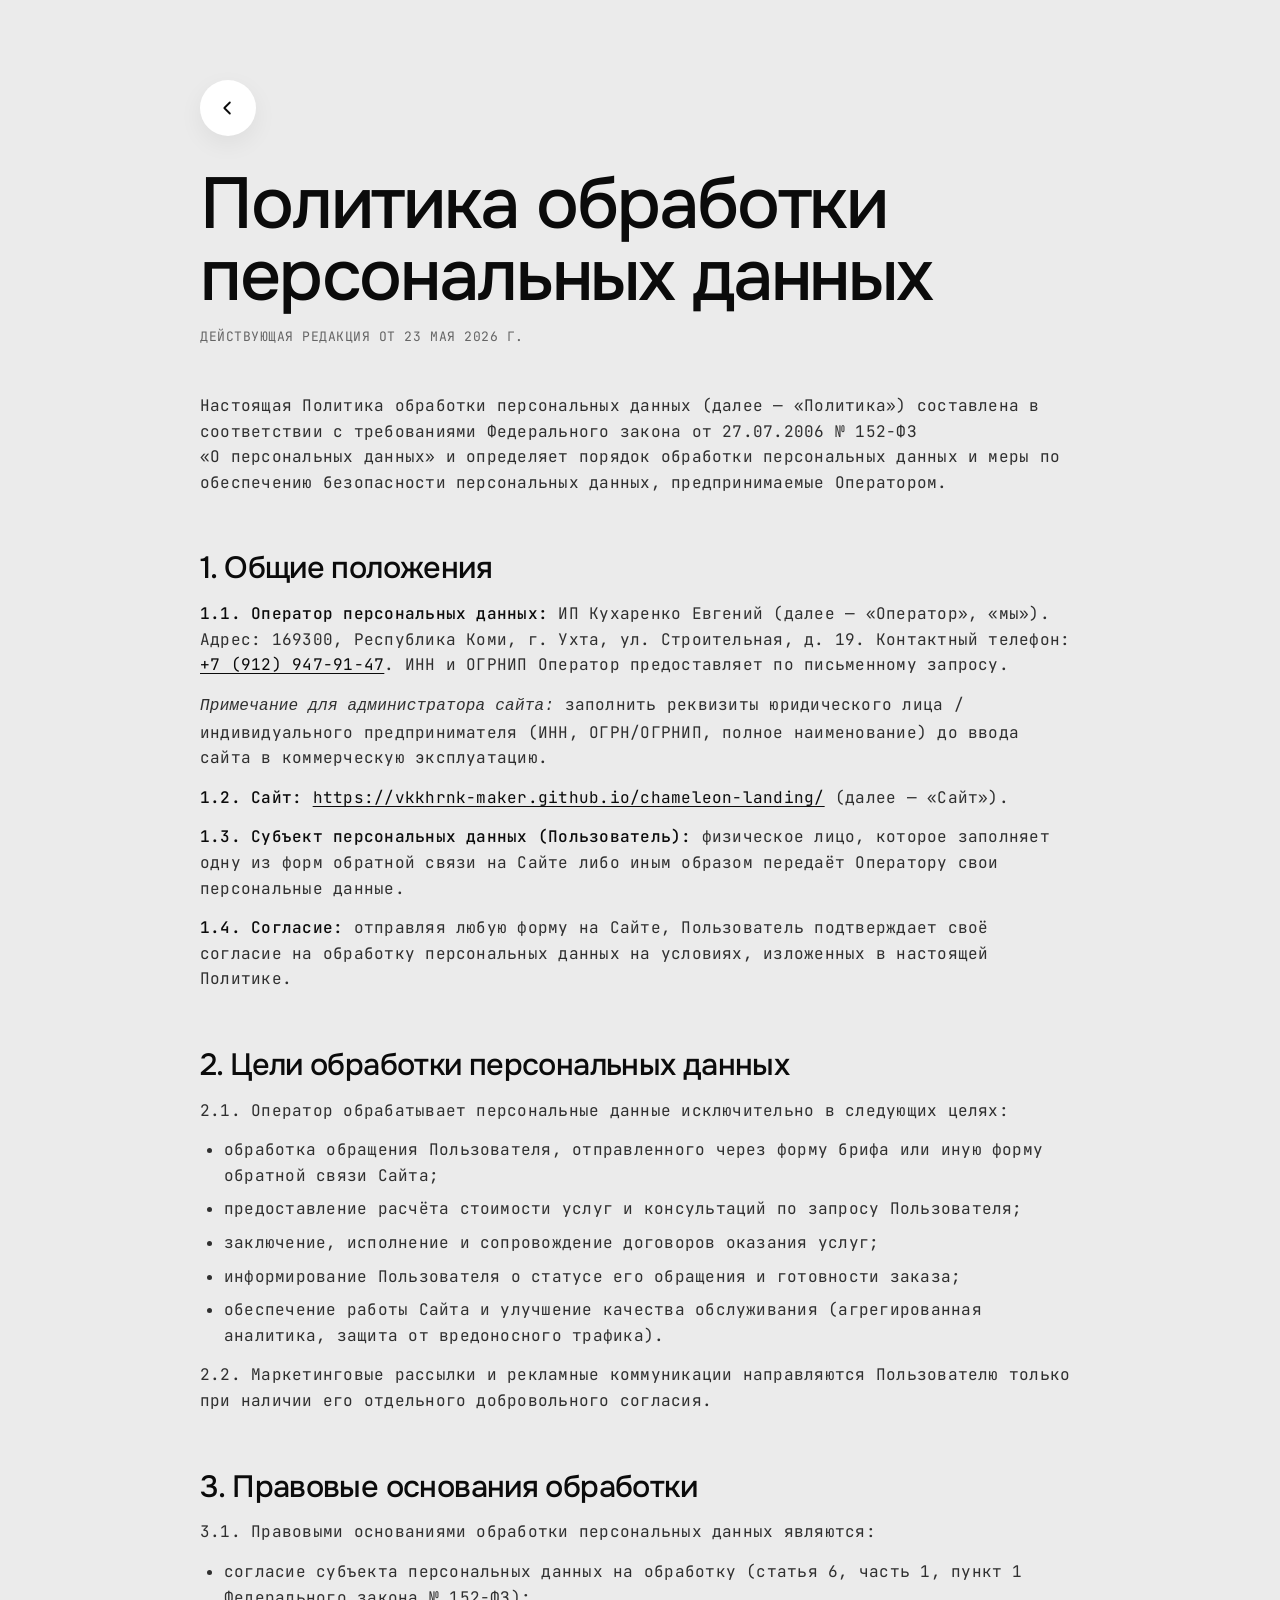
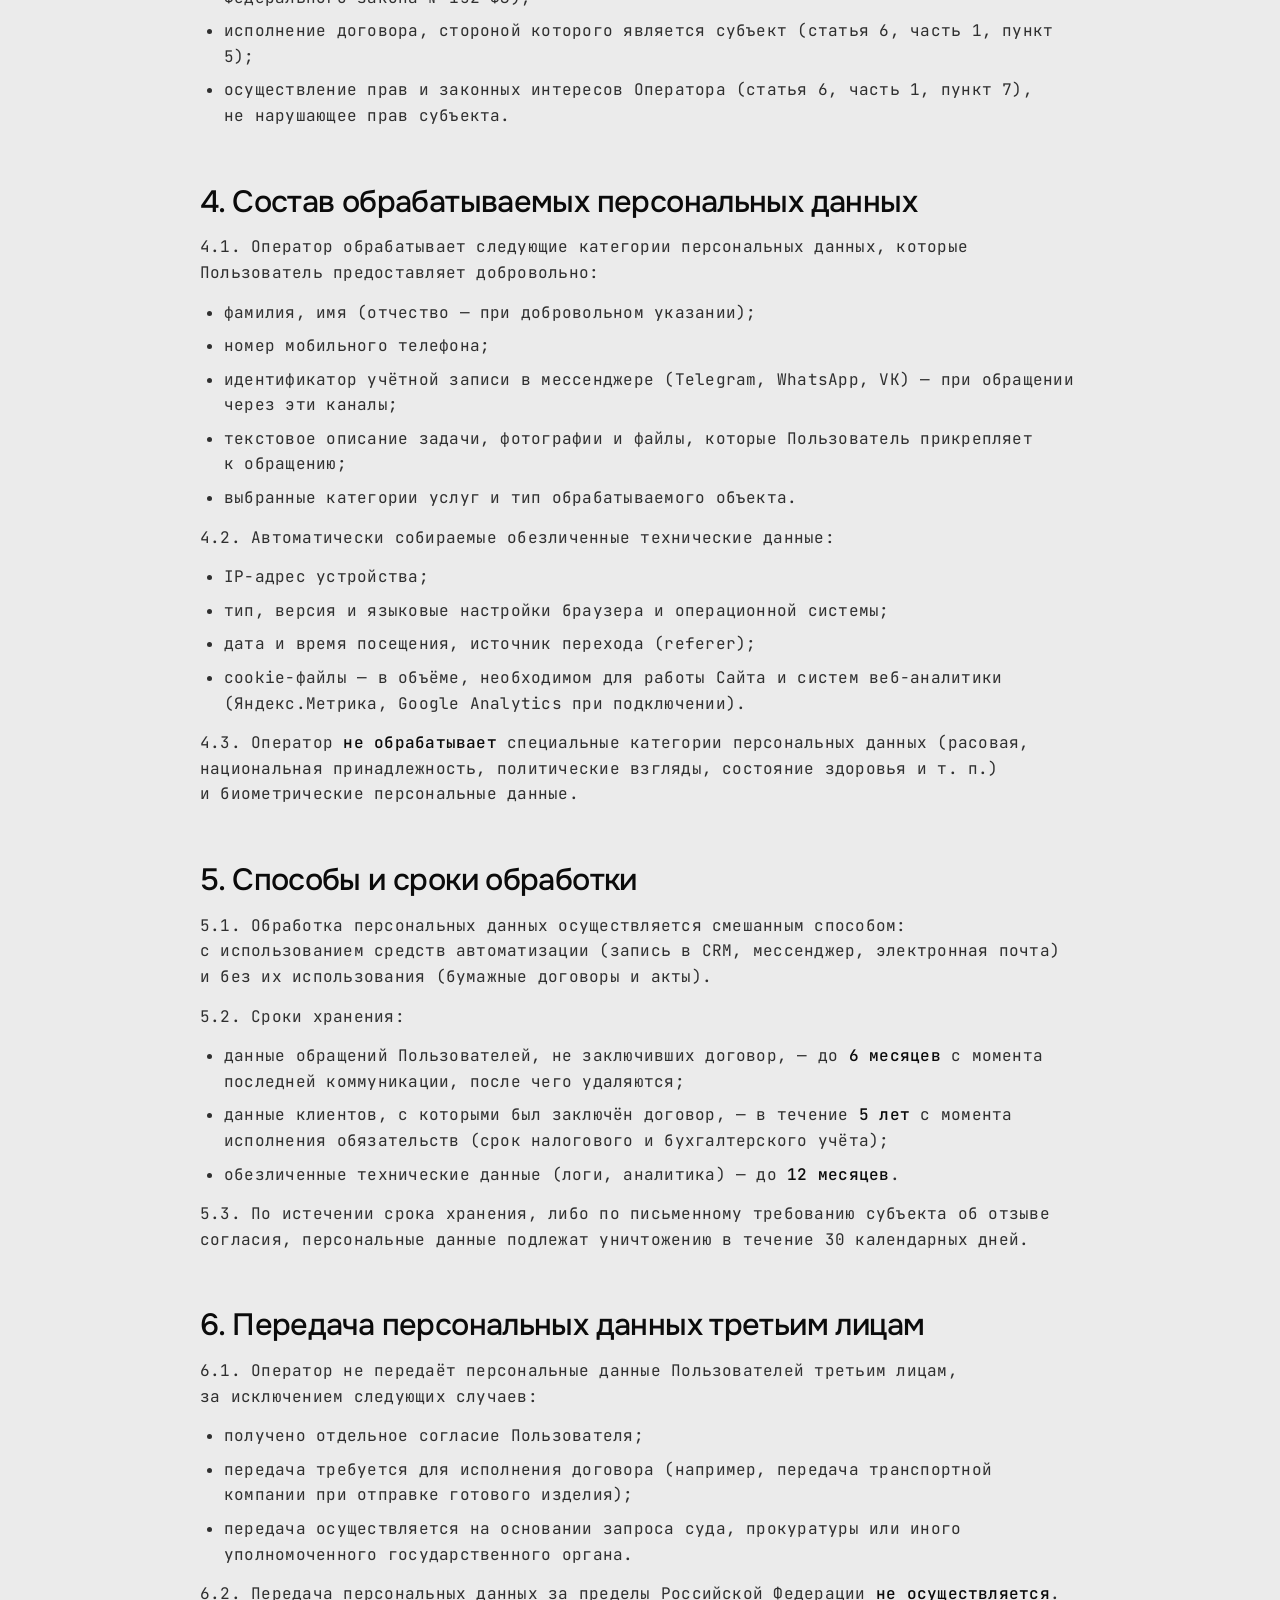
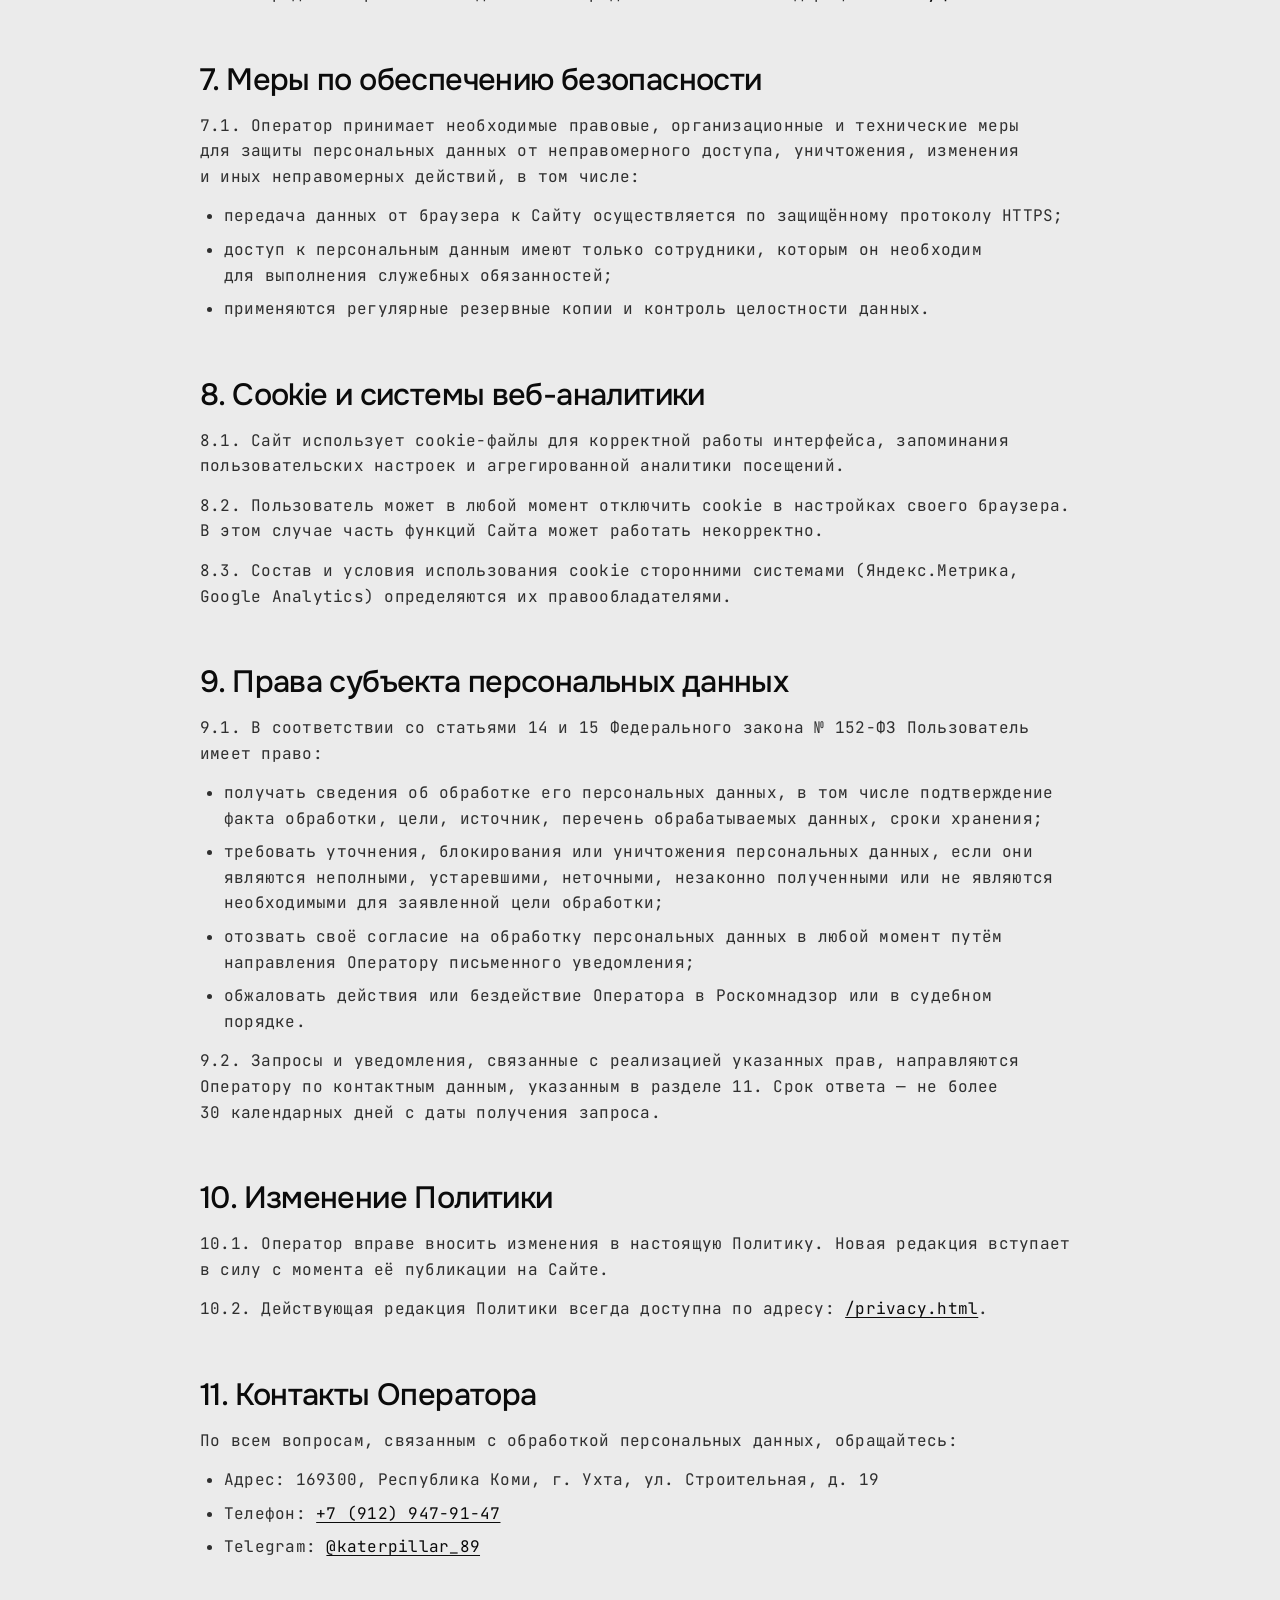
==== commit 36cdc47a: "Privacy: readable links — dark + underline instead of brand green The body links in privacy.html use" ====
--- a/privacy.html
+++ b/privacy.html
@@ -83,16 +83,21 @@
         word-break: break-word;
       }
 
+      /* Readable links — dark text with a visible underline.
+         Brand green at light-bg looked washed-out / unclickable. */
       .policy-content a {
-        color: var(--cta-bg);
-        text-decoration: none;
-        transition: color 160ms ease;
+        color: #0b0b0b;
+        text-decoration: underline;
+        text-decoration-thickness: 1px;
+        text-underline-offset: 3px;
+        transition: text-decoration-thickness 160ms ease, text-underline-offset 160ms ease, color 160ms ease;
       }
 
       .policy-content a:hover,
       .policy-content a:focus-visible {
-        color: var(--cta-bg-hover);
-        text-decoration: underline;
+        color: #0b0b0b;
+        text-decoration-thickness: 2px;
+        text-underline-offset: 5px;
       }
 
       @media (max-width: 720px) {
